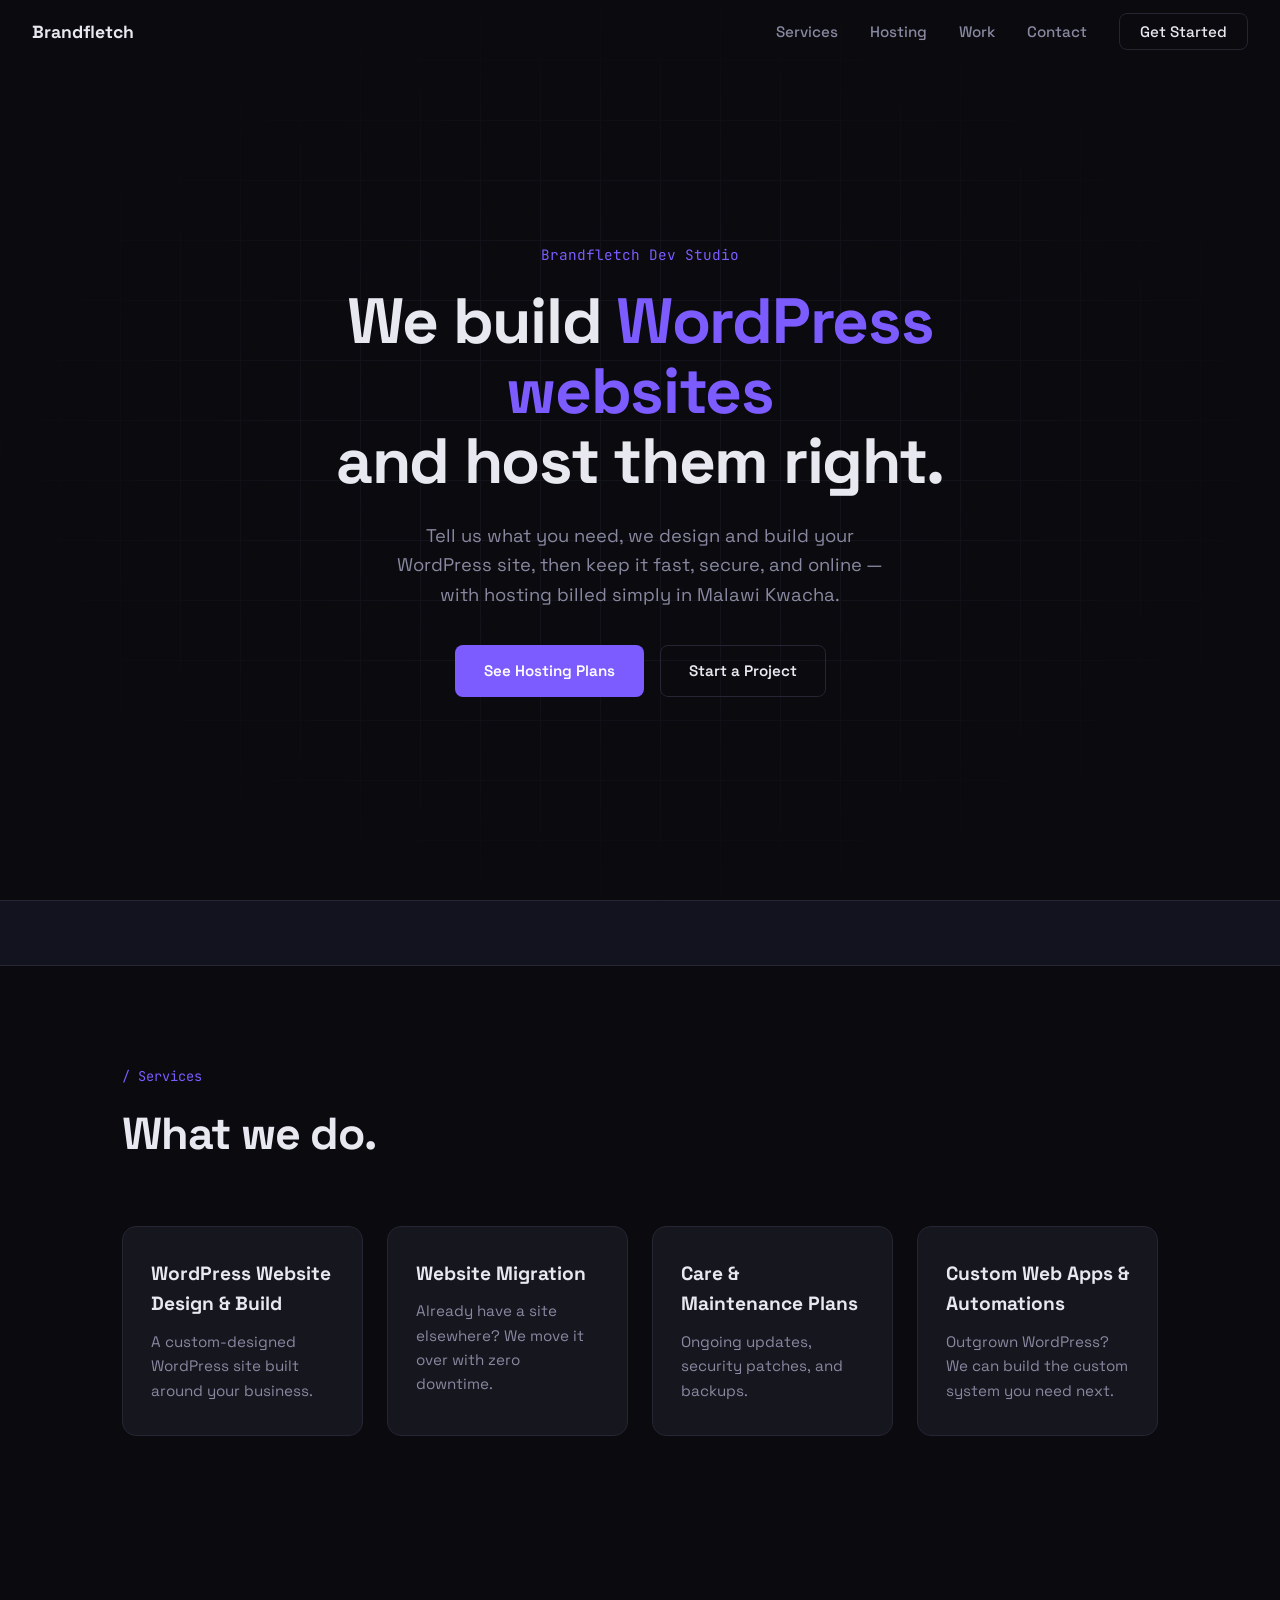
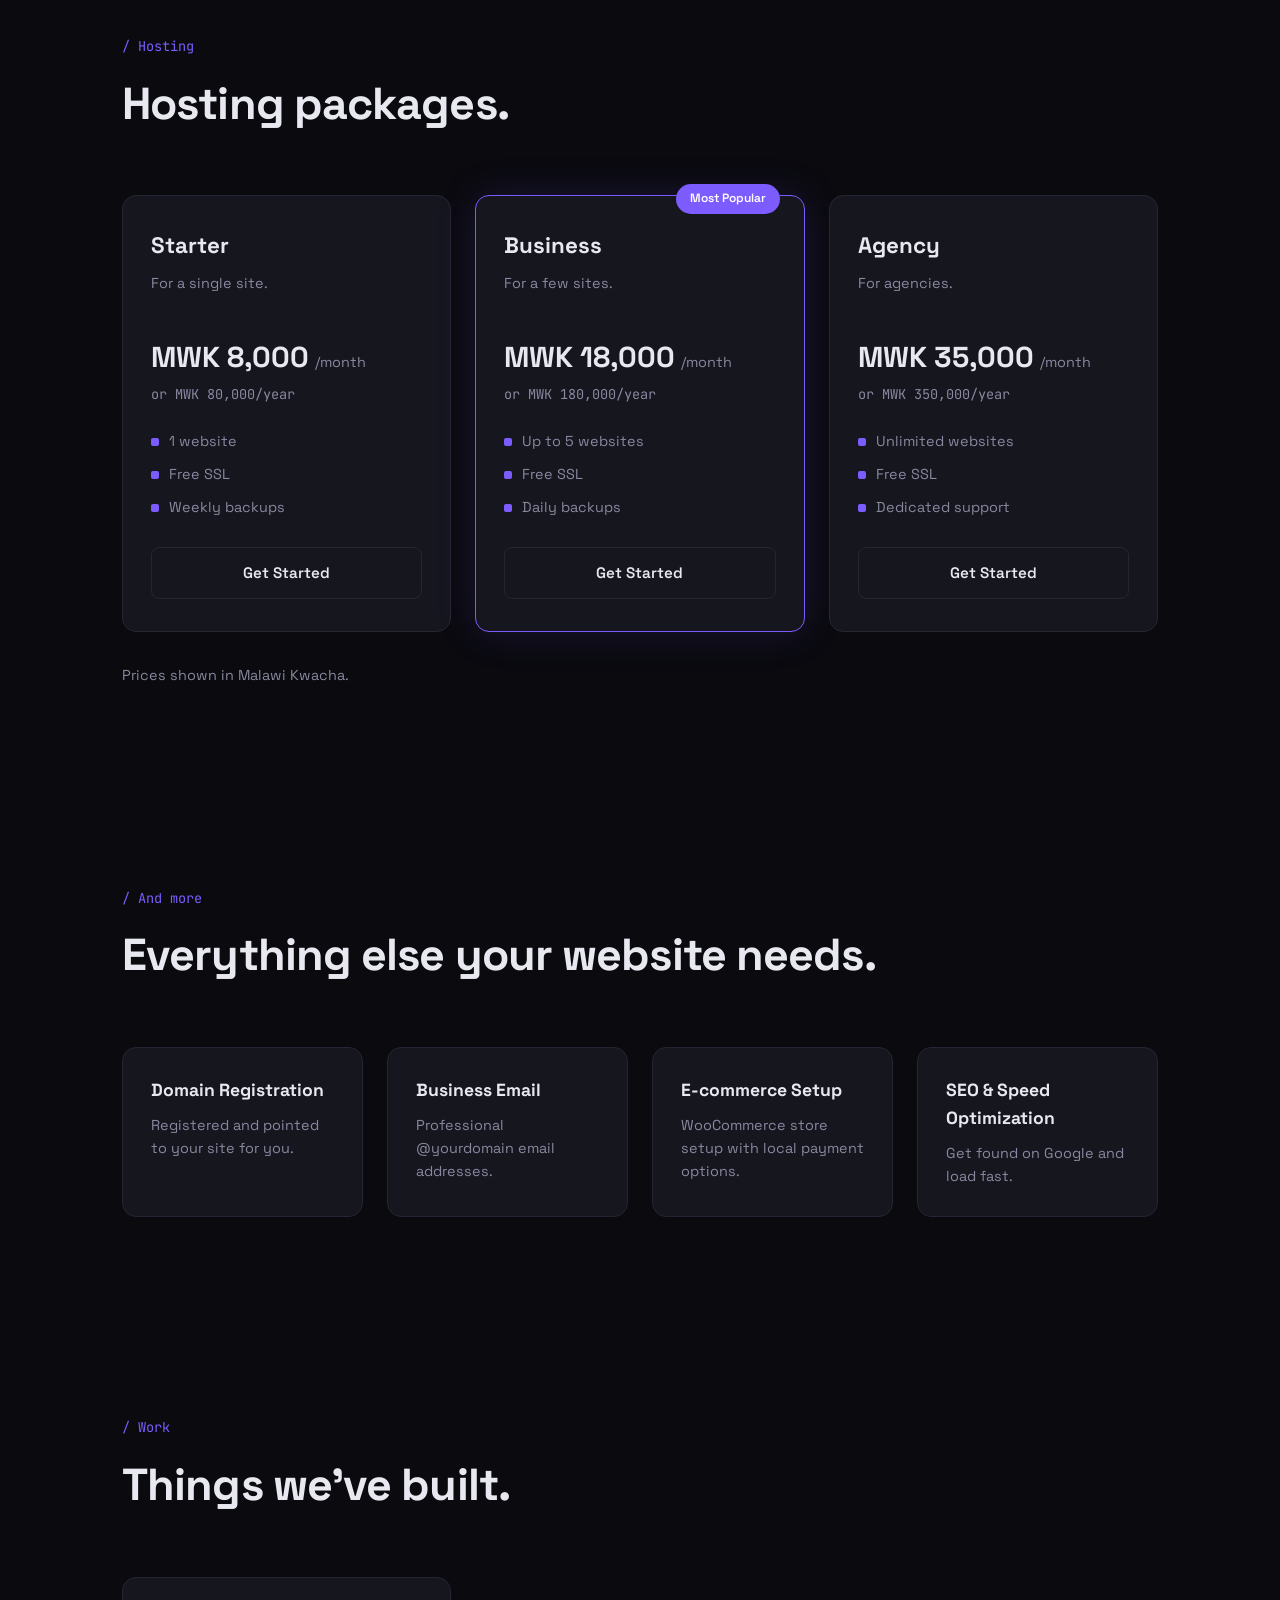
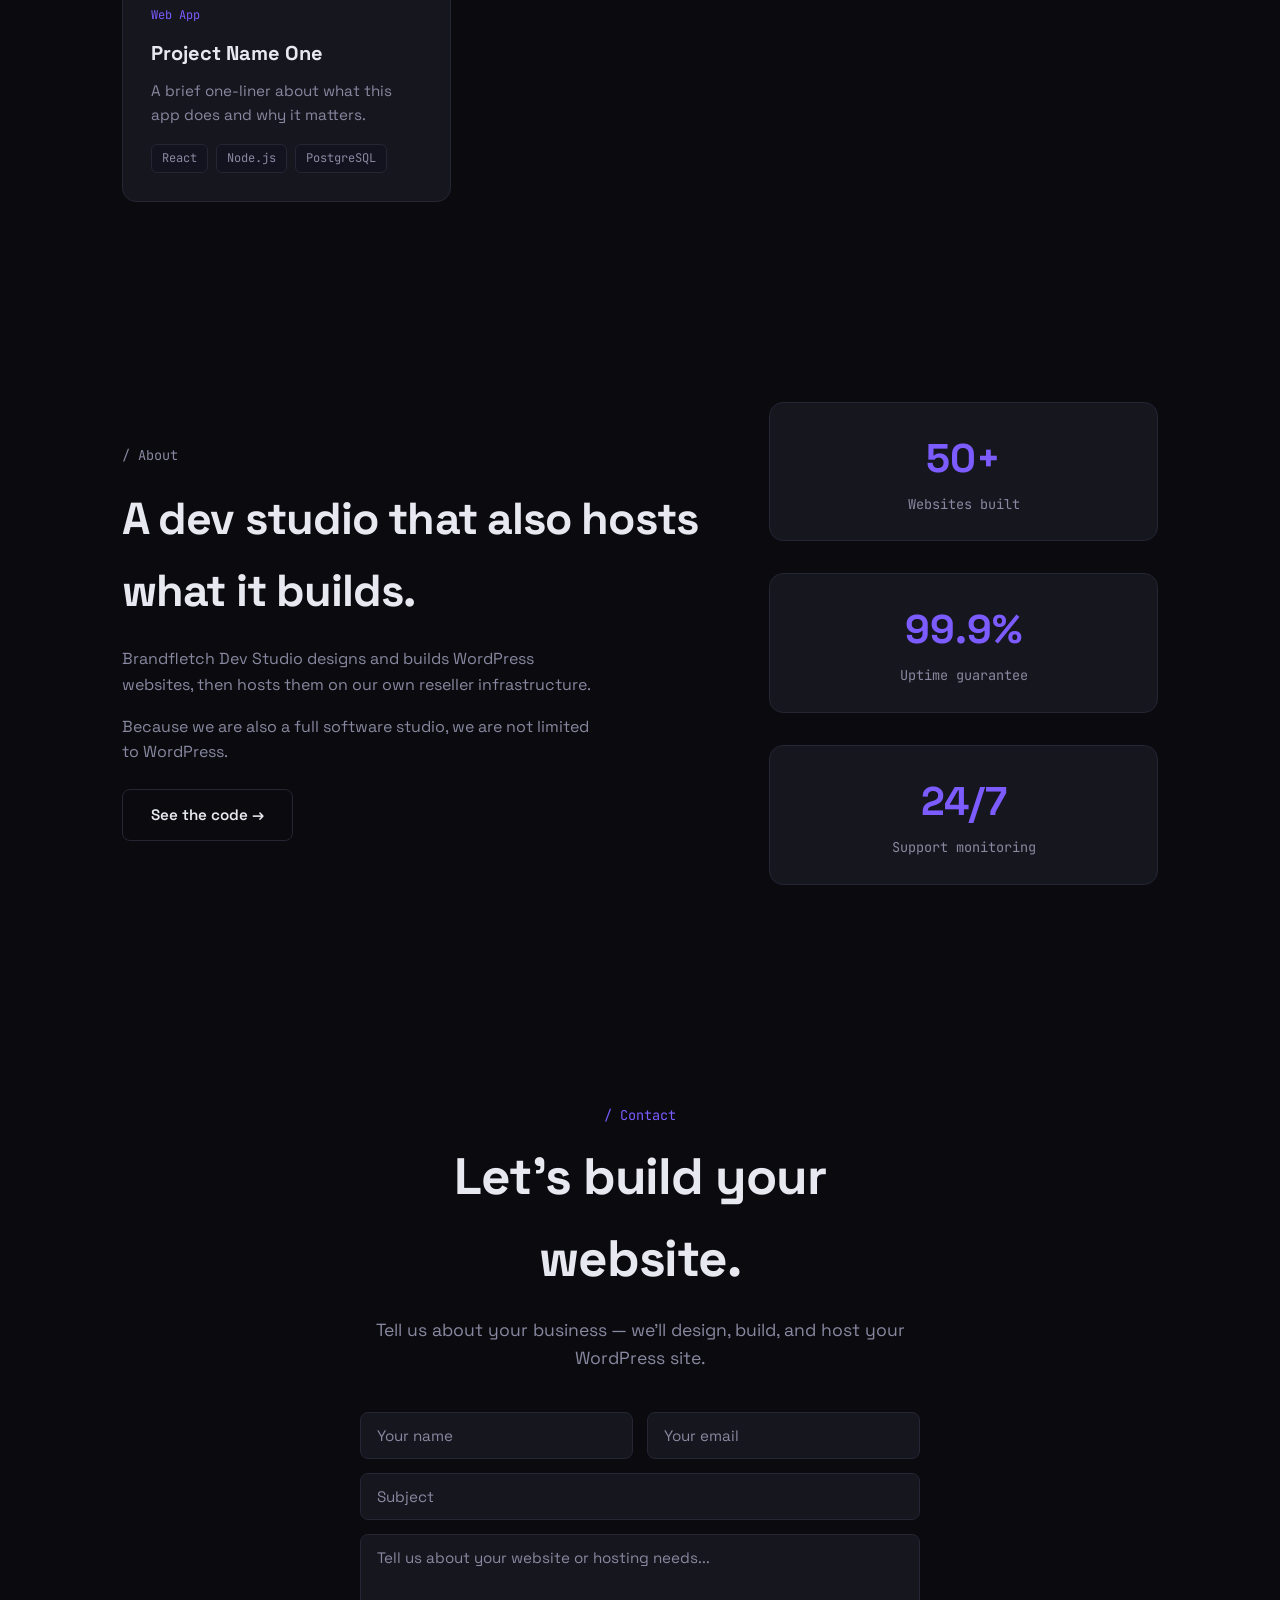
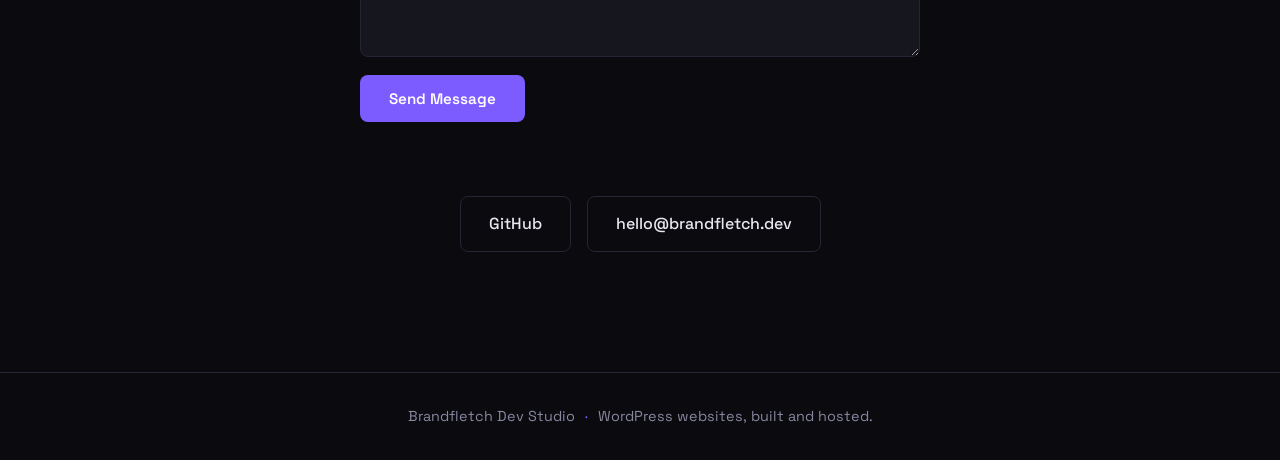
==== index.html @ f89df340 "Restructure site around WordPress build + hosting business model - New positioning: WordPress websit" ====
<!DOCTYPE html>
<html lang="en" data-theme="dark">
<head>
    <meta charset="UTF-8">
    <meta name="viewport" content="width=device-width, initial-scale=1.0">
    <meta name="description" content="Brandfletch Dev Studio builds WordPress websites and hosts them on reliable reseller infrastructure — billed simply in Malawi Kwacha.">
    <meta name="keywords" content="WordPress website Malawi, web hosting Malawi, WordPress hosting MWK, website design Malawi, reseller hosting, Brandfletch">
    <meta name="author" content="Brandfletch Dev Studio">
    <meta name="robots" content="index, follow">
    <meta name="theme-color" content="#0a0a0f">

    <!-- Open Graph -->
    <meta property="og:type" content="website">
    <meta property="og:title" content="Brandfletch Dev Studio — WordPress Websites, Built and Hosted.">
    <meta property="og:description" content="We design and build your WordPress website, then host it on reliable infrastructure — billed in Malawi Kwacha.">
    <meta property="og:url" content="https://brandfletch-studio.vercel.app/">
    <meta property="og:site_name" content="Brandfletch Dev Studio">
    <meta property="og:image" content="https://brandfletch-studio.vercel.app/assets/og-image.png">

    <!-- Twitter Cards -->
    <meta name="twitter:card" content="summary_large_image">
    <meta name="twitter:title" content="Brandfletch Dev Studio">
    <meta name="twitter:description" content="We design and build your WordPress website, then host it on reliable infrastructure — billed in Malawi Kwacha.">
    <meta name="twitter:image" content="https://brandfletch-studio.vercel.app/assets/og-image.png">

    <!-- Canonical -->
    <link rel="canonical" href="https://brandfletch-studio.vercel.app/">

    <!-- Structured Data -->
    <script type="application/ld+json">
    {
      "@context": "https://schema.org",
      "@type": "Organization",
      "name": "Brandfletch Dev Studio",
      "url": "https://brandfletch-studio.vercel.app/",
      "description": "We design and build WordPress websites and host them on reliable reseller infrastructure, billed in Malawi Kwacha.",
      "sameAs": [
        "https://github.com/Brandfletch-Dev-Studio"
      ]
    }
    </script>

    <title>Brandfletch Dev Studio — WordPress Websites, Built and Hosted.</title>
    <link rel="preconnect" href="https://fonts.googleapis.com">
    <link rel="preconnect" href="https://fonts.gstatic.com" crossorigin>
    <link href="https://fonts.googleapis.com/css2?family=Space+Grotesk:wght@400;500;600;700&family=JetBrains+Mono:wght@400;500&display=swap" rel="stylesheet">
    <link rel="stylesheet" href="css/style.css">
    <link rel="icon" href="assets/favicon.svg" type="image/svg+xml">

    <!-- Vercel Analytics -->
    <script defer src="/_vercel/insights/script.js"></script>
</head>
<body>
    <!-- NAV -->
    <nav id="nav">
        <a href="#hero" class="nav-logo">
            <span class="logo-text">Brandfletch</span>
        </a>
        <button class="nav-toggle" aria-label="Toggle menu" id="navToggle">
            <span></span><span></span><span></span>
        </button>
        <ul class="nav-links" id="navLinks">
            <li><a href="#services">Services</a></li>
            <li><a href="#hosting">Hosting</a></li>
            <li><a href="#work">Work</a></li>
            <li><a href="#contact">Contact</a></li>
            <li><a href="#contact" class="nav-cta">Get Started</a></li>
        </ul>
    </nav>

    <!-- HERO -->
    <header id="hero">
        <div class="hero-content">
            <p class="hero-tag" id="heroTag">Brandfletch Dev Studio</p>
            <h1 id="heroHeading">We build <span class="accent">WordPress websites</span><br>and host them right.</h1>
            <p class="hero-sub" id="heroSub">Tell us what you need, we design and build your WordPress site, then keep it fast, secure, and online — with hosting billed simply in Malawi Kwacha.</p>
            <div class="hero-actions">
                <a href="#hosting" class="btn btn-primary" id="heroCtaPrimary">See Hosting Plans</a>
                <a href="#contact" class="btn btn-ghost" id="heroCtaSecondary">Start a Project</a>
            </div>
        </div>
        <div class="hero-grid" aria-hidden="true"></div>
    </header>

    <!-- MARQUEE -->
    <div class="marquee" aria-hidden="true">
        <div class="marquee-track">
            <span>WordPress Design</span><span>•</span>
            <span>Hosting</span><span>•</span>
            <span>Migrations</span><span>•</span>
            <span>Maintenance</span><span>•</span>
            <span>Support</span><span>•</span>
            <span>WordPress Design</span><span>•</span>
            <span>Hosting</span><span>•</span>
            <span>Migrations</span><span>•</span>
            <span>Maintenance</span><span>•</span>
            <span>Support</span><span>•</span>
        </div>
    </div>

    <!-- SERVICES -->
    <section id="services">
        <div class="section-head">
            <p class="section-label">/ Services</p>
            <h2>What we do.</h2>
        </div>
        <div class="services-grid" id="servicesGrid">
            <!-- Services loaded via JS -->
        </div>
    </section>

    <!-- HOSTING -->
    <section id="hosting">
        <div class="section-head">
            <p class="section-label">/ Hosting</p>
            <h2>Hosting packages.</h2>
        </div>
        <div class="pricing-grid" id="pricingGrid">
            <!-- Packages loaded via JS -->
        </div>
        <p class="hosting-note" id="hostingNote"></p>
    </section>

    <!-- ADD-ONS -->
    <section id="addons">
        <div class="section-head">
            <p class="section-label">/ And more</p>
            <h2>Everything else your website needs.</h2>
        </div>
        <div class="addon-grid" id="addonGrid">
            <!-- Add-ons loaded via JS -->
        </div>
    </section>

    <!-- WORK -->
    <section id="work">
        <div class="section-head">
            <p class="section-label">/ Work</p>
            <h2>Things we've built.</h2>
        </div>
        <div class="work-grid" id="workGrid">
            <!-- Projects loaded via JS -->
        </div>
    </section>

    <!-- ABOUT -->
    <section id="about">
        <div class="about-wrap">
            <div class="about-text">
                <p class="section-label">/ About</p>
                <h2 id="aboutHeading">A dev studio that also hosts what it builds.</h2>
                <p id="aboutP1">Brandfletch Dev Studio designs and builds WordPress websites, then hosts them on our own reseller infrastructure — one team, one bill, in Malawi Kwacha.</p>
                <p id="aboutP2">Because we're also a full software studio, we're not limited to WordPress. If your business outgrows it, we can build the custom app or system you need next.</p>
                <a href="https://github.com/Brandfletch-Dev-Studio" target="_blank" rel="noopener" class="btn btn-outline" id="aboutGithubLink">See the code &#8594;</a>
            </div>
            <div class="about-stats" id="aboutStats">
                <!-- Stats loaded via JS -->
            </div>
        </div>
    </section>

    <!-- CONTACT -->
    <section id="contact">
        <div class="contact-wrap">
            <p class="section-label">/ Contact</p>
            <h2 id="contactHeading">Let's build your website.</h2>
            <p class="contact-sub" id="contactSub">Tell us about your business — we'll design, build, and host your WordPress site from start to finish.</p>
            <form id="contactForm" class="contact-form">
                <div class="form-row">
                    <input type="text" name="name" placeholder="Your name" required autocomplete="name">
                    <input type="email" name="email" placeholder="Your email" required autocomplete="email">
                </div>
                <input type="text" name="subject" placeholder="Subject" required>
                <textarea name="message" rows="5" placeholder="Tell us about your website or hosting needs..." required></textarea>
                <button type="submit" class="btn btn-primary">Send Message</button>
                <p id="formStatus" class="form-status"></p>
            </form>
            <div class="contact-links">
                <a href="https://github.com/Brandfletch-Dev-Studio" target="_blank" rel="noopener" class="contact-link" id="contactGithubLink">
                    <span>GitHub</span>
                </a>
                <a href="mailto:hello@brandfletch.dev" class="contact-link" id="contactEmailLink">
                    <span>hello@brandfletch.dev</span>
                </a>
            </div>
        </div>
    </section>

    <!-- FOOTER -->
    <footer>
        <div class="footer-inner">
            <span>Brandfletch Dev Studio</span>
            <span class="footer-sep">&middot;</span>
            <span>WordPress websites, built and hosted.</span>
        </div>
    </footer>

    <script src="js/main.js"></script>
</body>
</html>
---- css/style.css ----
/* ===================================
   BRANDFLETCH DEV STUDIO
   Stylesheet
   =================================== */

/* --- Reset & Base --- */
*, *::before, *::after {
    box-sizing: border-box;
    margin: 0;
    padding: 0;
}

:root {
    --bg: #0a0a0f;
    --bg-elev: #131320;
    --bg-card: #16161f;
    --border: #252533;
    --text: #e8e8f0;
    --text-muted: #8888a0;
    --accent: #7c5cff;
    --accent-glow: rgba(124, 92, 255, 0.15);
    --accent-hover: #9479ff;
    --radius: 14px;
    --radius-sm: 8px;
    --max-w: 1100px;
    --font-display: 'Space Grotesk', sans-serif;
    --font-mono: 'JetBrains Mono', monospace;
    --ease: cubic-bezier(0.22, 1, 0.36, 1);
}

html {
    scroll-behavior: smooth;
    -webkit-text-size-adjust: 100%;
}

body {
    background: var(--bg);
    color: var(--text);
    font-family: var(--font-display);
    font-size: 16px;
    line-height: 1.6;
    overflow-x: hidden;
    -webkit-font-smoothing: antialiased;
}

a {
    color: inherit;
    text-decoration: none;
}

/* --- NAV --- */
#nav {
    position: fixed;
    top: 0;
    left: 0;
    right: 0;
    z-index: 100;
    display: flex;
    align-items: center;
    justify-content: space-between;
    padding: 18px 32px;
    transition: all 0.3s var(--ease);
    border-bottom: 1px solid transparent;
}

#nav.scrolled {
    background: rgba(10, 10, 15, 0.85);
    backdrop-filter: blur(14px);
    -webkit-backdrop-filter: blur(14px);
    border-bottom-color: var(--border);
    padding: 12px 32px;
}

.nav-logo {
    display: flex;
    align-items: center;
    gap: 8px;
    font-weight: 700;
    font-size: 1.1rem;
}

.nav-links {
    display: flex;
    list-style: none;
    gap: 32px;
    align-items: center;
}

.nav-links a {
    color: var(--text-muted);
    font-size: 0.95rem;
    font-weight: 500;
    transition: color 0.2s ease;
}

.nav-links a:hover {
    color: var(--text);
}

.nav-cta {
    padding: 8px 20px;
    border: 1px solid var(--border);
    border-radius: var(--radius-sm);
    color: var(--text) !important;
    transition: all 0.2s ease;
}

.nav-cta:hover {
    border-color: var(--accent) !important;
    background: var(--accent-glow);
}

.nav-toggle {
    display: none;
    background: none;
    border: none;
    cursor: pointer;
    flex-direction: column;
    gap: 5px;
}

.nav-toggle span {
    width: 24px;
    height: 2px;
    background: var(--text);
    border-radius: 2px;
    transition: all 0.3s ease;
}

/* --- HERO --- */
#hero {
    min-height: 100vh;
    display: flex;
    align-items: center;
    justify-content: center;
    position: relative;
    padding: 80px 32px 40px;
    text-align: center;
}

.hero-content {
    max-width: 720px;
    position: relative;
    z-index: 2;
}

.hero-tag {
    font-family: var(--font-mono);
    color: var(--accent);
    font-size: 0.9rem;
    margin-bottom: 20px;
    opacity: 0;
    animation: fadeUp 0.8s var(--ease) 0.1s forwards;
}

.hero-content h1 {
    font-size: clamp(2.2rem, 6vw, 4rem);
    font-weight: 700;
    line-height: 1.1;
    letter-spacing: -0.02em;
    margin-bottom: 24px;
    opacity: 0;
    animation: fadeUp 0.8s var(--ease) 0.25s forwards;
}

.accent {
    color: var(--accent);
}

.hero-sub {
    color: var(--text-muted);
    font-size: 1.15rem;
    max-width: 520px;
    margin: 0 auto 36px;
    opacity: 0;
    animation: fadeUp 0.8s var(--ease) 0.4s forwards;
}

.hero-actions {
    display: flex;
    gap: 16px;
    justify-content: center;
    opacity: 0;
    animation: fadeUp 0.8s var(--ease) 0.55s forwards;
}

/* --- Buttons --- */
.btn {
    display: inline-flex;
    align-items: center;
    justify-content: center;
    padding: 13px 28px;
    border-radius: var(--radius-sm);
    font-family: var(--font-display);
    font-weight: 600;
    font-size: 0.95rem;
    cursor: pointer;
    transition: all 0.25s var(--ease);
    border: 1px solid transparent;
}

.btn-primary {
    background: var(--accent);
    color: #fff;
    box-shadow: 0 0 0 0 var(--accent-glow);
}

.btn-primary:hover {
    background: var(--accent-hover);
    box-shadow: 0 0 30px var(--accent-glow);
    transform: translateY(-2px);
}

.btn-ghost {
    border-color: var(--border);
    color: var(--text);
}

.btn-ghost:hover {
    border-color: var(--accent);
    color: var(--accent);
}

.btn-outline {
    border: 1px solid var(--border);
    color: var(--text);
    display: inline-flex;
    margin-top: 8px;
}

.btn-outline:hover {
    border-color: var(--accent);
    color: var(--accent);
}

/* --- Hero grid bg --- */
.hero-grid {
    position: absolute;
    inset: 0;
    background-image:
        linear-gradient(var(--border) 1px, transparent 1px),
        linear-gradient(90deg, var(--border) 1px, transparent 1px);
    background-size: 60px 60px;
    mask-image: radial-gradient(ellipse at center, black 30%, transparent 75%);
    -webkit-mask-image: radial-gradient(ellipse at center, black 30%, transparent 75%);
    opacity: 0.35;
    z-index: 0;
}

/* --- Marquee --- */
.marquee {
    overflow: hidden;
    border-block: 1px solid var(--border);
    background: var(--bg-elev);
    padding: 18px 0;
    white-space: nowrap;
}

.marquee-track {
    display: inline-flex;
    gap: 32px;
    font-family: var(--font-mono);
    font-size: 1.1rem;
    color: var(--text-muted);
    animation: scroll 24s linear infinite;
    padding-left: 100%;
}

.marquee-track span:nth-child(even) {
    color: var(--accent);
}

/* --- Sections --- */
section {
    padding: 100px 32px;
    max-width: var(--max-w);
    margin: 0 auto;
}

.section-head {
    margin-bottom: 56px;
}

.section-label {
    font-family: var(--font-mono);
    color: var(--accent);
    font-size: 0.85rem;
    margin-bottom: 10px;
    display: block;
}

.section-head h2 {
    font-size: clamp(1.8rem, 4vw, 2.8rem);
    font-weight: 700;
    letter-spacing: -0.02em;
}

/* --- Work Grid --- */
.work-grid {
    display: grid;
    grid-template-columns: repeat(auto-fill, minmax(320px, 1fr));
    gap: 24px;
}

.work-card {
    background: var(--bg-card);
    border: 1px solid var(--border);
    border-radius: var(--radius);
    padding: 28px;
    transition: all 0.3s var(--ease);
    cursor: pointer;
    position: relative;
    overflow: hidden;
}

.work-card::before {
    content: '';
    position: absolute;
    top: 0;
    left: 0;
    right: 0;
    height: 3px;
    background: var(--accent);
    transform: scaleX(0);
    transform-origin: left;
    transition: transform 0.4s var(--ease);
}

.work-card:hover {
    border-color: var(--accent);
    transform: translateY(-4px);
}

.work-card:hover::before {
    transform: scaleX(1);
}

.work-card-tag {
    font-family: var(--font-mono);
    font-size: 0.75rem;
    color: var(--accent);
    margin-bottom: 12px;
    display: block;
}

.work-card h3 {
    font-size: 1.25rem;
    margin-bottom: 10px;
}

.work-card p {
    color: var(--text-muted);
    font-size: 0.95rem;
    margin-bottom: 16px;
}

.work-stack {
    display: flex;
    flex-wrap: wrap;
    gap: 8px;
}

.work-stack span {
    font-family: var(--font-mono);
    font-size: 0.75rem;
    color: var(--text-muted);
    background: var(--bg-elev);
    padding: 4px 10px;
    border-radius: 6px;
    border: 1px solid var(--border);
}

/* --- Services --- */
.services-grid {
    display: grid;
    grid-template-columns: repeat(auto-fit, minmax(240px, 1fr));
    gap: 24px;
}

.service-card {
    background: var(--bg-card);
    border: 1px solid var(--border);
    border-radius: var(--radius);
    padding: 32px 28px;
    transition: all 0.3s var(--ease);
}

.service-card:hover {
    border-color: var(--accent);
    transform: translateY(-3px);
}

.service-card h3 {
    font-size: 1.2rem;
    margin-bottom: 10px;
}

.service-card p {
    color: var(--text-muted);
    font-size: 0.95rem;
}

/* --- About --- */
.about-wrap {
    display: grid;
    grid-template-columns: 1.5fr 1fr;
    gap: 64px;
    align-items: center;
}

.about-text h2 {
    font-size: clamp(1.8rem, 4vw, 2.8rem);
    margin-bottom: 20px;
    letter-spacing: -0.02em;
}

.about-text p {
    color: var(--text-muted);
    margin-bottom: 16px;
    max-width: 480px;
}

.about-stats {
    display: flex;
    flex-direction: column;
    gap: 32px;
}

.stat {
    text-align: center;
    padding: 24px;
    background: var(--bg-card);
    border: 1px solid var(--border);
    border-radius: var(--radius);
}

.stat-num {
    display: block;
    font-size: 2.5rem;
    font-weight: 700;
    color: var(--accent);
}

.stat-label {
    font-family: var(--font-mono);
    font-size: 0.85rem;
    color: var(--text-muted);
}

/* --- Contact --- */
#contact {
    text-align: center;
    padding-top: 120px;
    padding-bottom: 120px;
}

.contact-wrap {
    max-width: 560px;
    margin: 0 auto;
}

.contact-wrap h2 {
    font-size: clamp(2rem, 5vw, 3.2rem);
    margin-bottom: 16px;
    letter-spacing: -0.02em;
}

.contact-sub {
    color: var(--text-muted);
    margin-bottom: 40px;
    font-size: 1.1rem;
}

/* --- Contact Form --- */
.contact-form {
    display: flex;
    flex-direction: column;
    gap: 14px;
    margin-bottom: 32px;
    text-align: left;
}

.form-row {
    display: flex;
    gap: 14px;
}

.form-row input {
    flex: 1;
}

.contact-form input,
.contact-form textarea {
    background: var(--bg-card);
    border: 1px solid var(--border);
    border-radius: var(--radius-sm);
    padding: 13px 16px;
    color: var(--text);
    font-family: var(--font-display);
    font-size: 0.95rem;
    transition: border-color 0.2s ease;
    width: 100%;
    resize: vertical;
}

.contact-form input::placeholder,
.contact-form textarea::placeholder {
    color: var(--text-muted);
}

.contact-form input:focus,
.contact-form textarea:focus {
    outline: none;
    border-color: var(--accent);
}

.contact-form button {
    align-self: flex-start;
    margin-top: 4px;
}

.form-status {
    font-size: 0.9rem;
    margin-top: 8px;
    min-height: 20px;
    transition: opacity 0.3s ease;
}

.form-status.success {
    color: #4ade80;
}

.form-status.error {
    color: #f87171;
}

.form-status.sending {
    color: var(--text-muted);
}

.contact-links {
    display: flex;
    gap: 16px;
    justify-content: center;
    flex-wrap: wrap;
}

.contact-link {
    display: flex;
    align-items: center;
    gap: 10px;
    padding: 14px 28px;
    border: 1px solid var(--border);
    border-radius: var(--radius-sm);
    font-weight: 500;
    transition: all 0.25s var(--ease);
}

.contact-link:hover {
    border-color: var(--accent);
    color: var(--accent);
    transform: translateY(-2px);
}

/* --- Footer --- */
footer {
    border-top: 1px solid var(--border);
    padding: 32px;
    text-align: center;
}

.footer-inner {
    display: flex;
    align-items: center;
    justify-content: center;
    gap: 10px;
    color: var(--text-muted);
    font-size: 0.9rem;
    flex-wrap: wrap;
}

.footer-sep {
    color: var(--accent);
}

/* --- Animations --- */
@keyframes fadeUp {
    from {
        opacity: 0;
        transform: translateY(24px);
    }
    to {
        opacity: 1;
        transform: translateY(0);
    }
}

@keyframes scroll {
    from { transform: translateX(0); }
    to { transform: translateX(-50%); }
}

.reveal {
    opacity: 0;
    transform: translateY(30px);
    transition: opacity 0.7s var(--ease), transform 0.7s var(--ease);
}

.reveal.visible {
    opacity: 1;
    transform: translateY(0);
}

/* --- Responsive --- */
@media (max-width: 768px) {
    .nav-links {
        position: fixed;
        top: 0;
        right: -100%;
        height: 100vh;
        width: 260px;
        background: var(--bg-elev);
        flex-direction: column;
        justify-content: center;
        gap: 24px;
        transition: right 0.4s var(--ease);
        border-left: 1px solid var(--border);
        padding: 40px;
    }

    .nav-links.open {
        right: 0;
    }

    .nav-toggle {
        display: flex;
        z-index: 101;
    }

    .nav-toggle.active span:nth-child(1) {
        transform: rotate(45deg) translate(5px, 5px);
    }
    .nav-toggle.active span:nth-child(2) {
        opacity: 0;
    }
    .nav-toggle.active span:nth-child(3) {
        transform: rotate(-45deg) translate(5px, -5px);
    }

    .about-wrap {
        grid-template-columns: 1fr;
        gap: 40px;
    }

    .about-stats {
        flex-direction: row;
        justify-content: center;
        gap: 16px;
    }

    .stat {
        flex: 1;
        padding: 16px;
    }

    .stat-num {
        font-size: 1.8rem;
    }

    .form-row {
        flex-direction: column;
    }

    section {
        padding: 70px 24px;
    }

    #hero {
        padding: 100px 24px 40px;
    }
}

@media (max-width: 480px) {
    .hero-actions {
        flex-direction: column;
    }

    .btn {
        width: 100%;
    }
}

/* --- Pricing / Hosting --- */
.pricing-grid {
    display: grid;
    grid-template-columns: repeat(auto-fit, minmax(280px, 1fr));
    gap: 24px;
}

.pricing-card {
    background: var(--bg-card);
    border: 1px solid var(--border);
    border-radius: var(--radius);
    padding: 32px 28px;
    display: flex;
    flex-direction: column;
    position: relative;
    transition: all 0.3s var(--ease);
}

.pricing-card:hover {
    border-color: var(--accent);
    transform: translateY(-3px);
}

.pricing-card-highlight {
    border-color: var(--accent);
    box-shadow: 0 0 40px var(--accent-glow);
}

.pricing-badge {
    position: absolute;
    top: -12px;
    right: 24px;
    background: var(--accent);
    color: #fff;
    font-size: 0.75rem;
    font-weight: 600;
    padding: 5px 14px;
    border-radius: 999px;
}

.pricing-card h3 {
    font-size: 1.4rem;
    margin-bottom: 8px;
}

.pricing-tagline {
    color: var(--text-muted);
    font-size: 0.9rem;
    margin-bottom: 20px;
    min-height: 42px;
}

.pricing-amount {
    display: flex;
    align-items: baseline;
    gap: 6px;
    margin-bottom: 4px;
}

.pricing-price {
    font-size: 1.8rem;
    font-weight: 700;
    color: var(--text);
}

.pricing-period {
    color: var(--text-muted);
    font-size: 0.9rem;
}

.pricing-yearly {
    color: var(--text-muted);
    font-size: 0.85rem;
    font-family: var(--font-mono);
    margin-bottom: 24px;
}

.pricing-features {
    list-style: none;
    display: flex;
    flex-direction: column;
    gap: 10px;
    margin-bottom: 28px;
    flex: 1;
}

.pricing-features li {
    color: var(--text-muted);
    font-size: 0.9rem;
    padding-left: 18px;
    position: relative;
}

.pricing-features li::before {
    content: '';
    position: absolute;
    left: 0;
    top: 8px;
    width: 8px;
    height: 8px;
    background: var(--accent);
    border-radius: 2px;
}

.pricing-cta {
    width: 100%;
}

.hosting-note {
    color: var(--text-muted);
    font-size: 0.9rem;
    margin-top: 32px;
    max-width: 640px;
    line-height: 1.6;
}

/* --- Add-ons --- */
.addon-grid {
    display: grid;
    grid-template-columns: repeat(auto-fit, minmax(240px, 1fr));
    gap: 24px;
}

.addon-card {
    background: var(--bg-card);
    border: 1px solid var(--border);
    border-radius: var(--radius);
    padding: 28px;
    transition: all 0.3s var(--ease);
}

.addon-card:hover {
    border-color: var(--accent);
    transform: translateY(-3px);
}

.addon-card h3 {
    font-size: 1.1rem;
    margin-bottom: 10px;
}

.addon-card p {
    color: var(--text-muted);
    font-size: 0.9rem;
}

@media (max-width: 768px) {
    .pricing-grid {
        grid-template-columns: 1fr;
    }
}
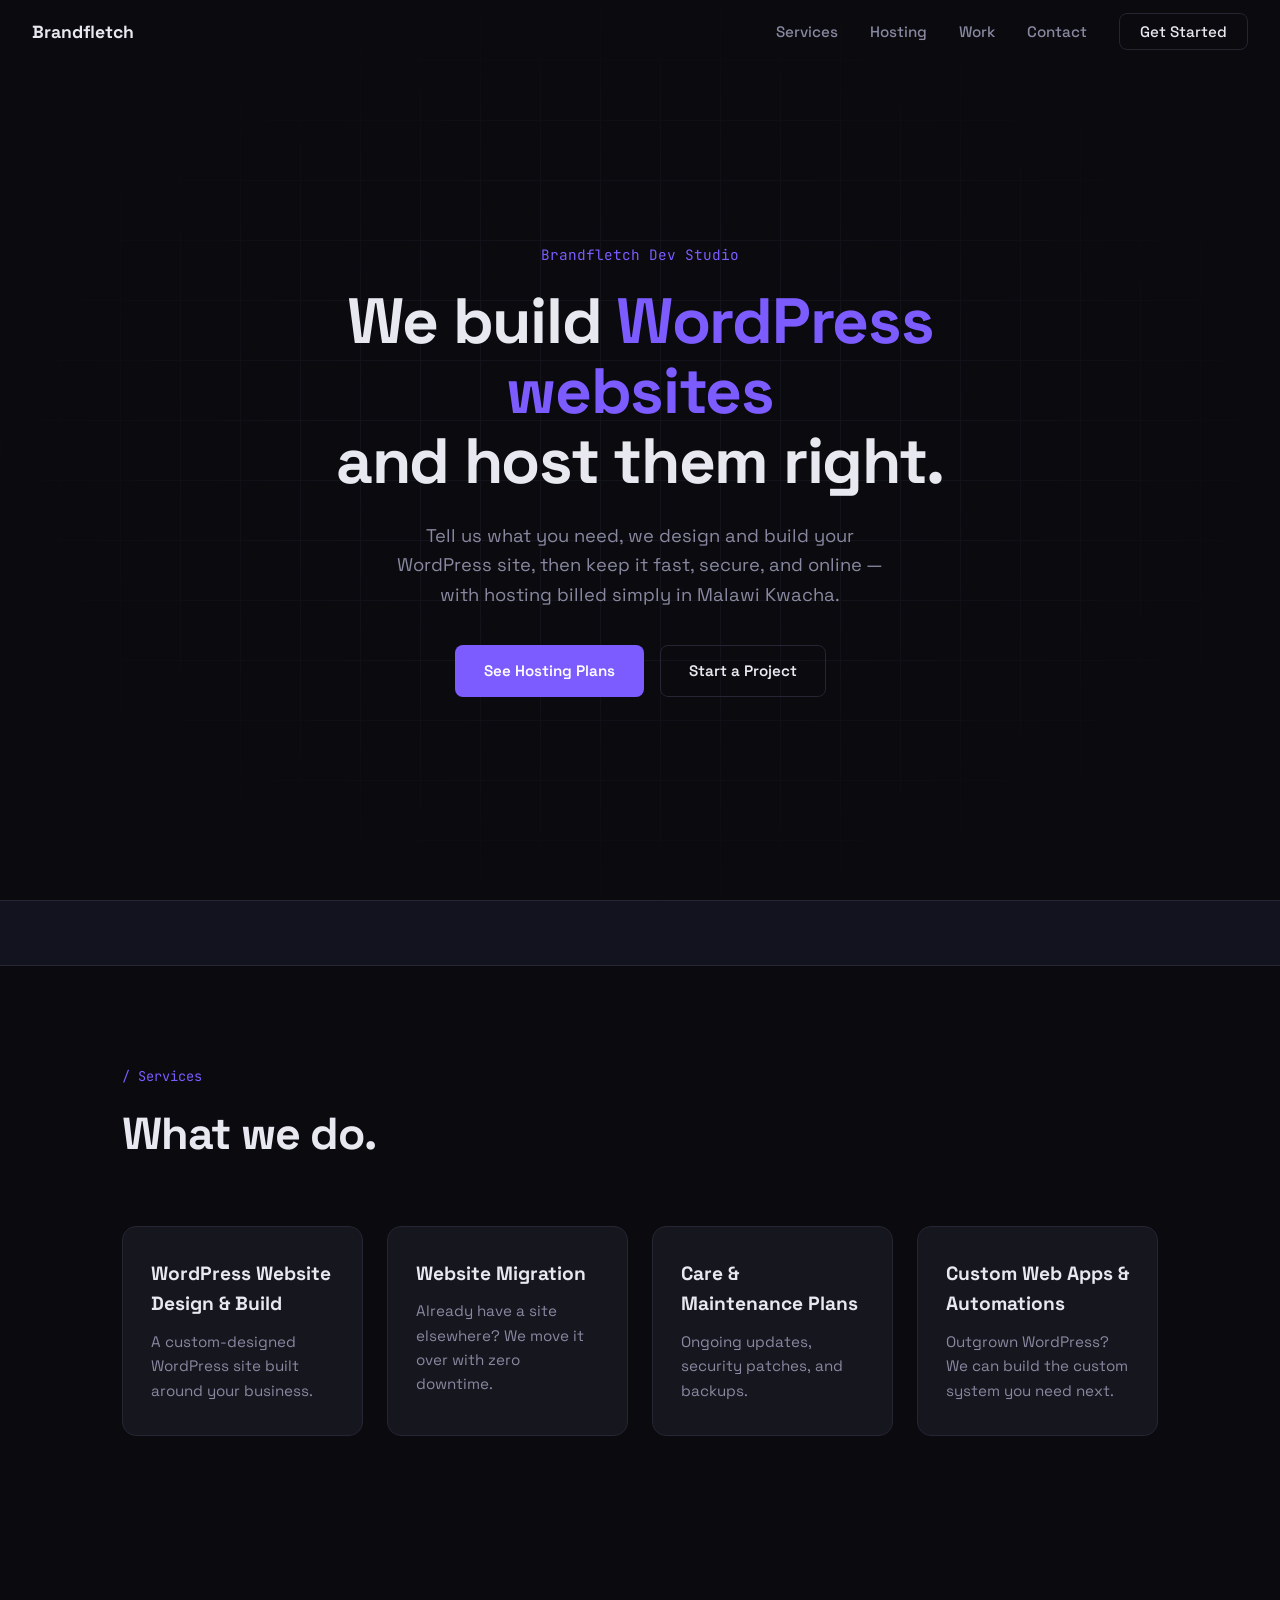
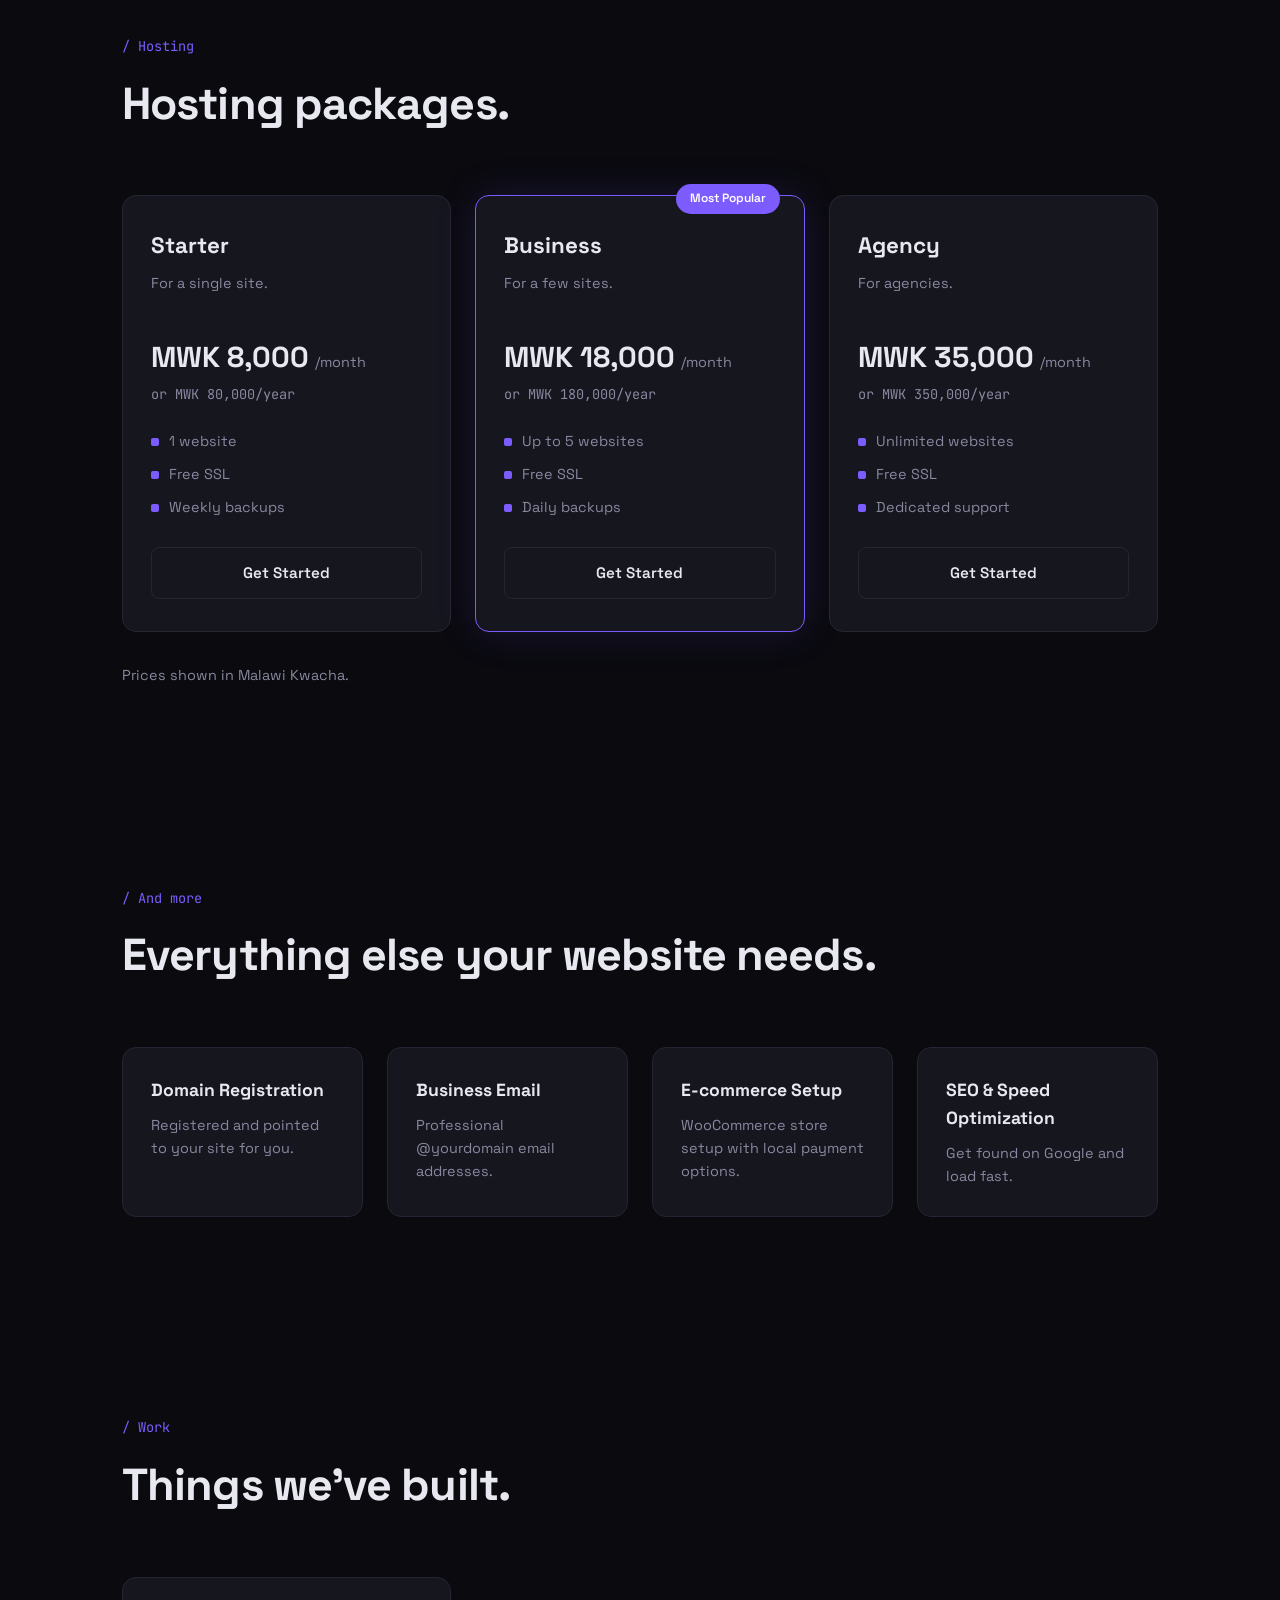
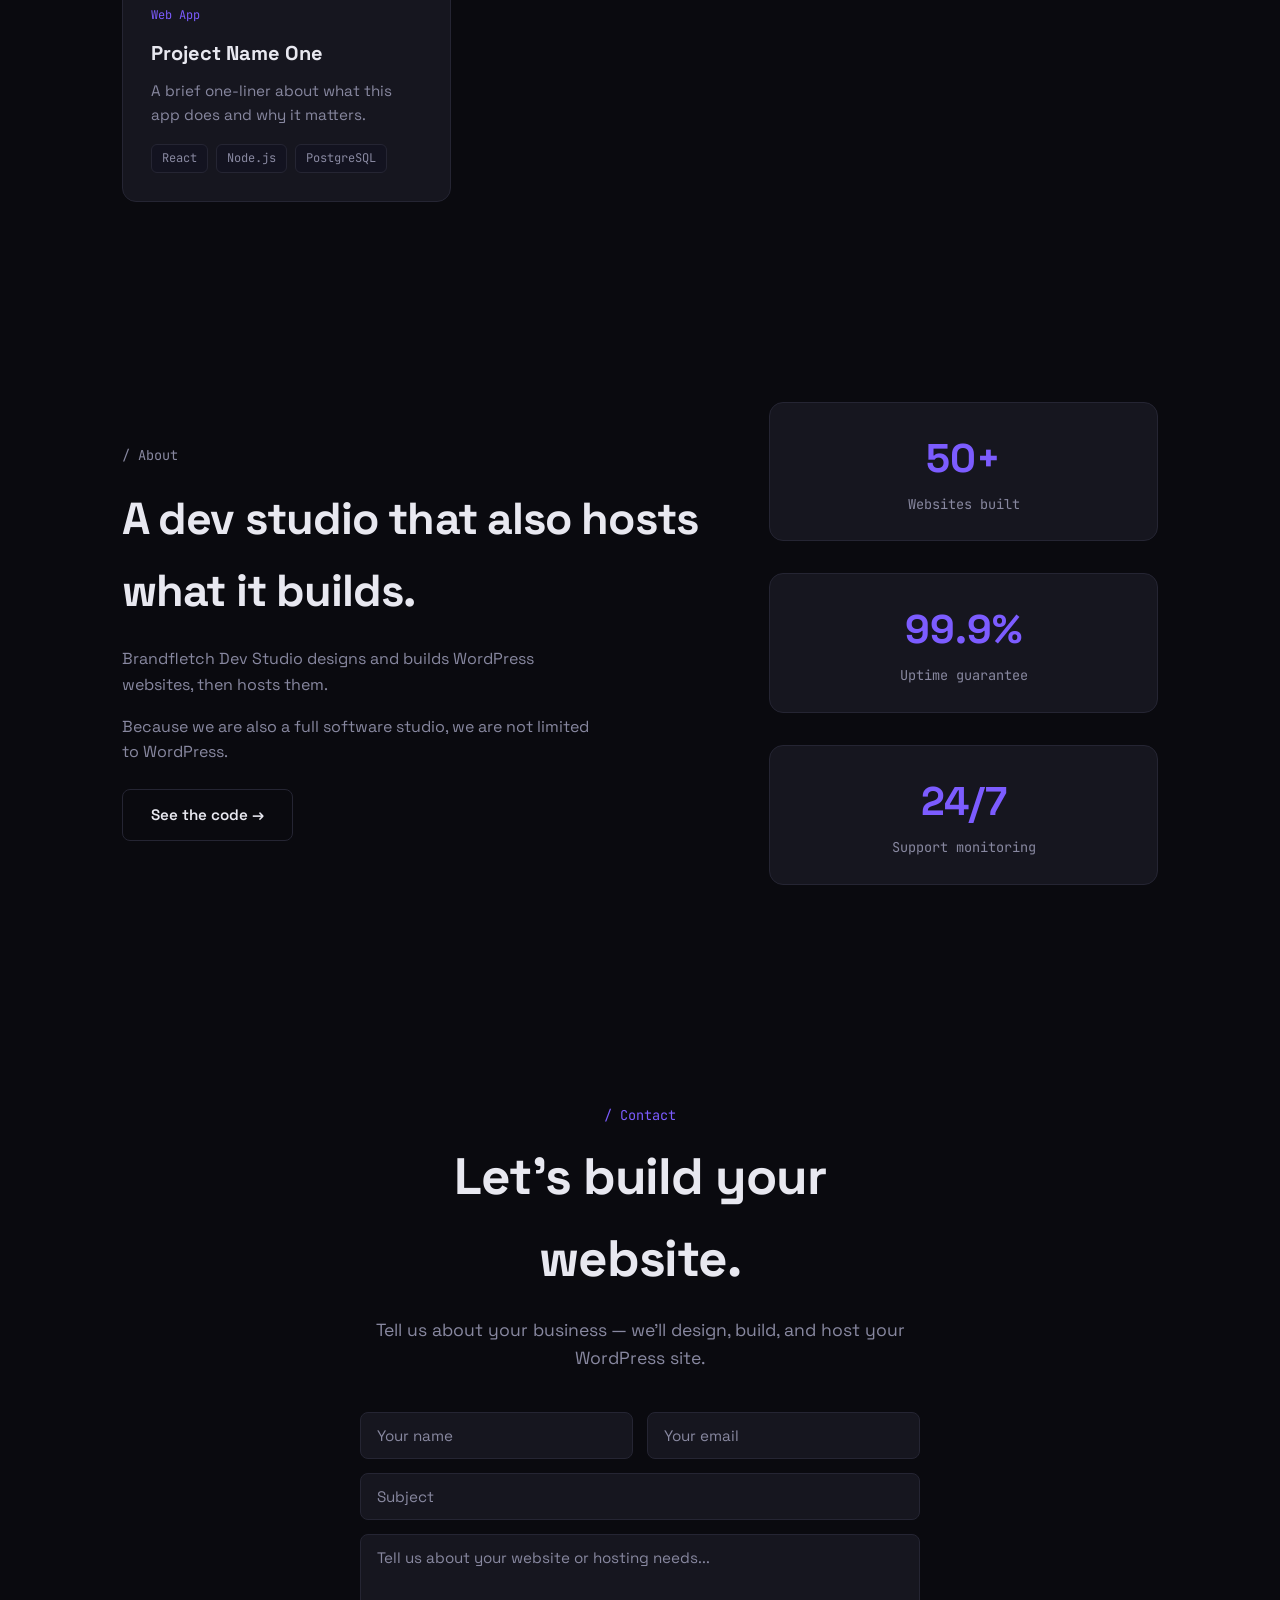
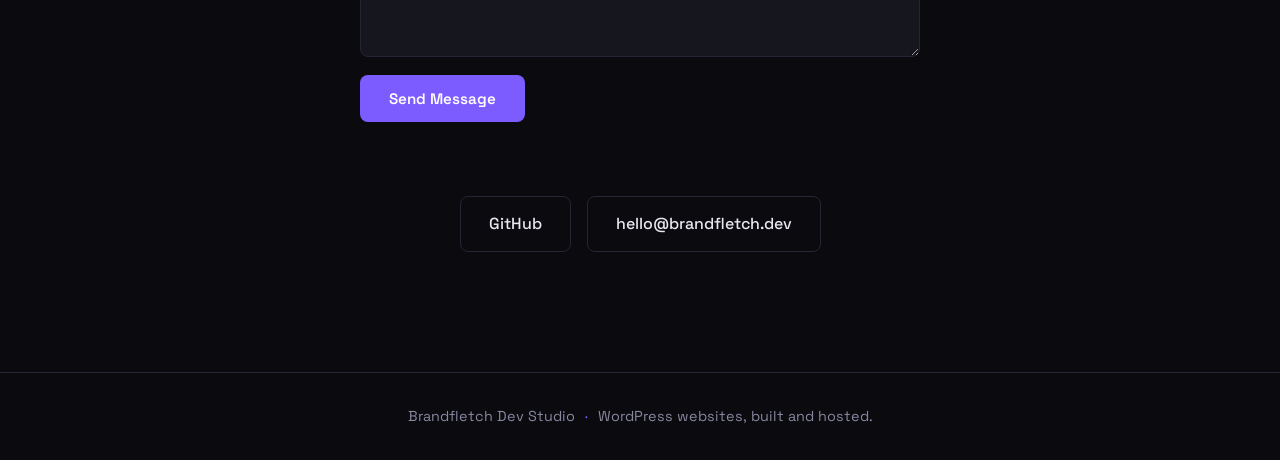
==== commit 92fc1511: "Remove all reseller infrastructure references Replaced mentions of 'reseller infrastructure' with 'm" ====
--- a/index.html
+++ b/index.html
@@ -3,8 +3,8 @@
 <head>
     <meta charset="UTF-8">
     <meta name="viewport" content="width=device-width, initial-scale=1.0">
-    <meta name="description" content="Brandfletch Dev Studio builds WordPress websites and hosts them on reliable reseller infrastructure — billed simply in Malawi Kwacha.">
-    <meta name="keywords" content="WordPress website Malawi, web hosting Malawi, WordPress hosting MWK, website design Malawi, reseller hosting, Brandfletch">
+    <meta name="description" content="Brandfletch Dev Studio builds WordPress websites and hosts them on reliable infrastructure — billed simply in Malawi Kwacha.">
+    <meta name="keywords" content="WordPress website Malawi, web hosting Malawi, WordPress hosting MWK, website design Malawi, managed WordPress hosting, Brandfletch">
     <meta name="author" content="Brandfletch Dev Studio">
     <meta name="robots" content="index, follow">
     <meta name="theme-color" content="#0a0a0f">
@@ -33,7 +33,7 @@
       "@type": "Organization",
       "name": "Brandfletch Dev Studio",
       "url": "https://brandfletch-studio.vercel.app/",
-      "description": "We design and build WordPress websites and host them on reliable reseller infrastructure, billed in Malawi Kwacha.",
+      "description": "We design and build WordPress websites and host them on reliable managed infrastructure, billed in Malawi Kwacha.",
       "sameAs": [
         "https://github.com/Brandfletch-Dev-Studio"
       ]
@@ -149,7 +149,7 @@
             <div class="about-text">
                 <p class="section-label">/ About</p>
                 <h2 id="aboutHeading">A dev studio that also hosts what it builds.</h2>
-                <p id="aboutP1">Brandfletch Dev Studio designs and builds WordPress websites, then hosts them on our own reseller infrastructure — one team, one bill, in Malawi Kwacha.</p>
+                <p id="aboutP1">Brandfletch Dev Studio designs and builds WordPress websites, then hosts them — one team, one bill, in Malawi Kwacha.</p>
                 <p id="aboutP2">Because we're also a full software studio, we're not limited to WordPress. If your business outgrows it, we can build the custom app or system you need next.</p>
                 <a href="https://github.com/Brandfletch-Dev-Studio" target="_blank" rel="noopener" class="btn btn-outline" id="aboutGithubLink">See the code &#8594;</a>
             </div>
--- a/css/style.css
+++ b/css/style.css
@@ -298,7 +298,7 @@
 /* --- Work Grid --- */
 .work-grid {
     display: grid;
-    grid-template-columns: repeat(auto-fill, minmax(320px, 1fr));
+    grid-template-columns: repeat(auto-fill, minmax(min(320px, 100%), 1fr));
     gap: 24px;
 }
 
@@ -373,7 +373,7 @@
 /* --- Services --- */
 .services-grid {
     display: grid;
-    grid-template-columns: repeat(auto-fit, minmax(240px, 1fr));
+    grid-template-columns: repeat(auto-fit, minmax(min(240px, 100%), 1fr));
     gap: 24px;
 }
 
@@ -406,18 +406,27 @@
     grid-template-columns: 1.5fr 1fr;
     gap: 64px;
     align-items: center;
+    min-width: 0;
+}
+
+.about-text {
+    min-width: 0;
 }
 
 .about-text h2 {
     font-size: clamp(1.8rem, 4vw, 2.8rem);
     margin-bottom: 20px;
     letter-spacing: -0.02em;
+    overflow-wrap: break-word;
+    word-break: break-word;
 }
 
 .about-text p {
     color: var(--text-muted);
     margin-bottom: 16px;
-    max-width: 480px;
+    max-width: min(480px, 100%);
+    overflow-wrap: break-word;
+    word-break: break-word;
 }
 
 .about-stats {
@@ -655,16 +664,23 @@
     .about-stats {
         flex-direction: row;
         justify-content: center;
-        gap: 16px;
+        gap: 12px;
+        min-width: 0;
     }
 
     .stat {
         flex: 1;
-        padding: 16px;
+        min-width: 0;
+        padding: 14px 10px;
     }
 
     .stat-num {
-        font-size: 1.8rem;
+        font-size: 1.5rem;
+    }
+
+    .stat-label {
+        font-size: 0.75rem;
+        overflow-wrap: break-word;
     }
 
     .form-row {
@@ -693,7 +709,7 @@
 /* --- Pricing / Hosting --- */
 .pricing-grid {
     display: grid;
-    grid-template-columns: repeat(auto-fit, minmax(280px, 1fr));
+    grid-template-columns: repeat(auto-fit, minmax(min(280px, 100%), 1fr));
     gap: 24px;
 }
 
@@ -809,7 +825,7 @@
 /* --- Add-ons --- */
 .addon-grid {
     display: grid;
-    grid-template-columns: repeat(auto-fit, minmax(240px, 1fr));
+    grid-template-columns: repeat(auto-fit, minmax(min(240px, 100%), 1fr));
     gap: 24px;
 }
 
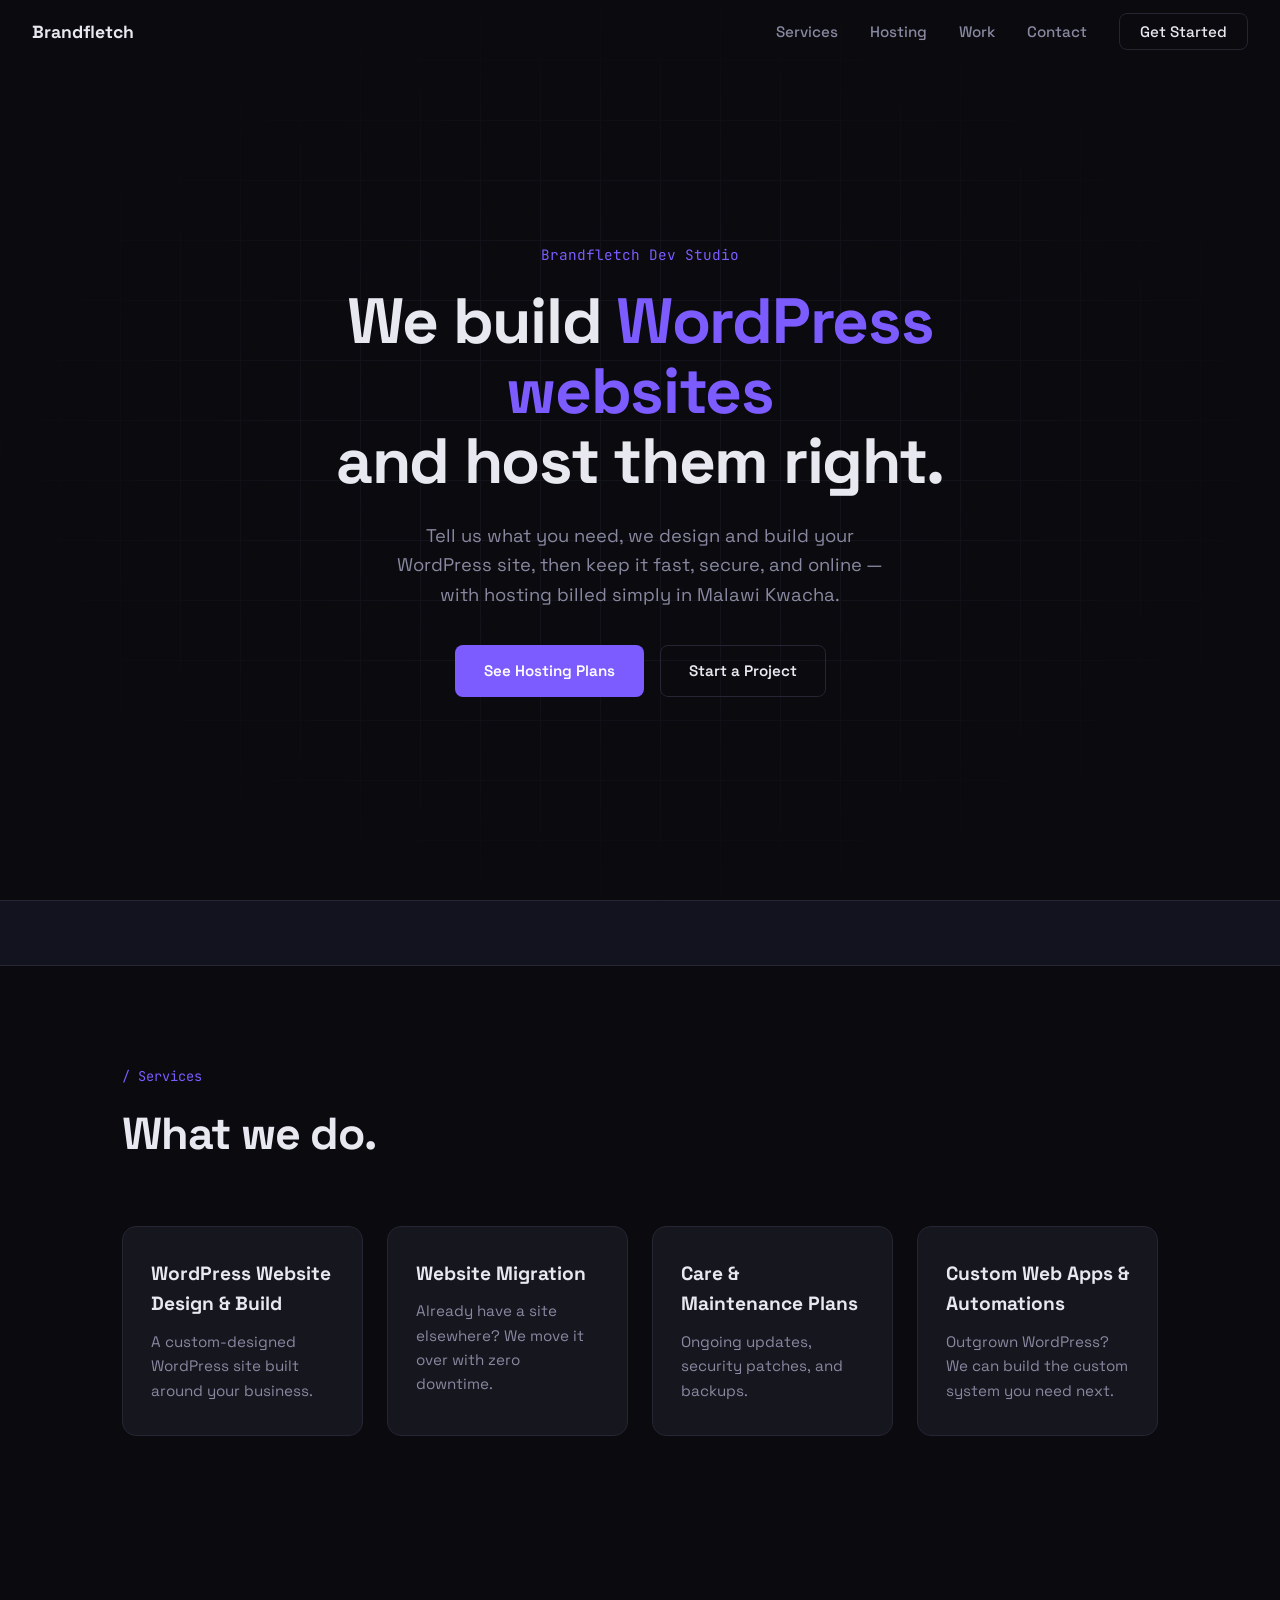
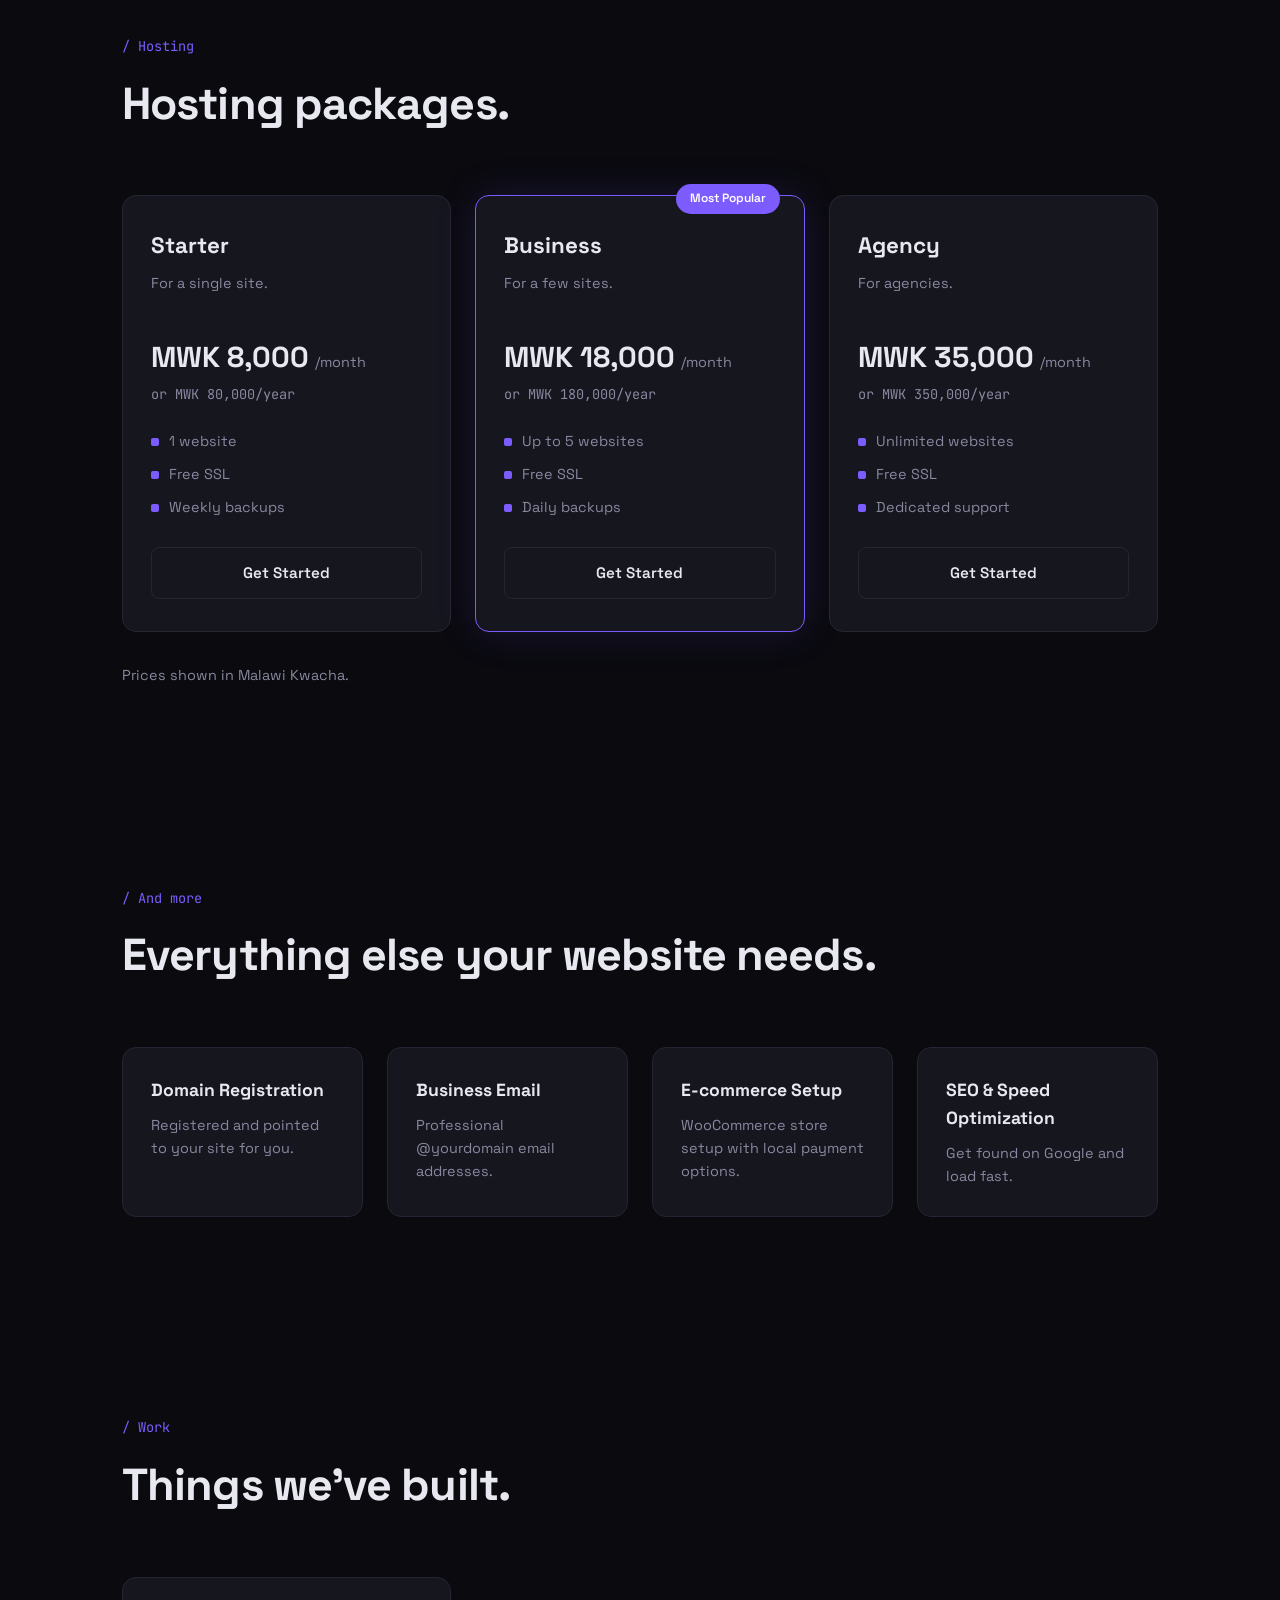
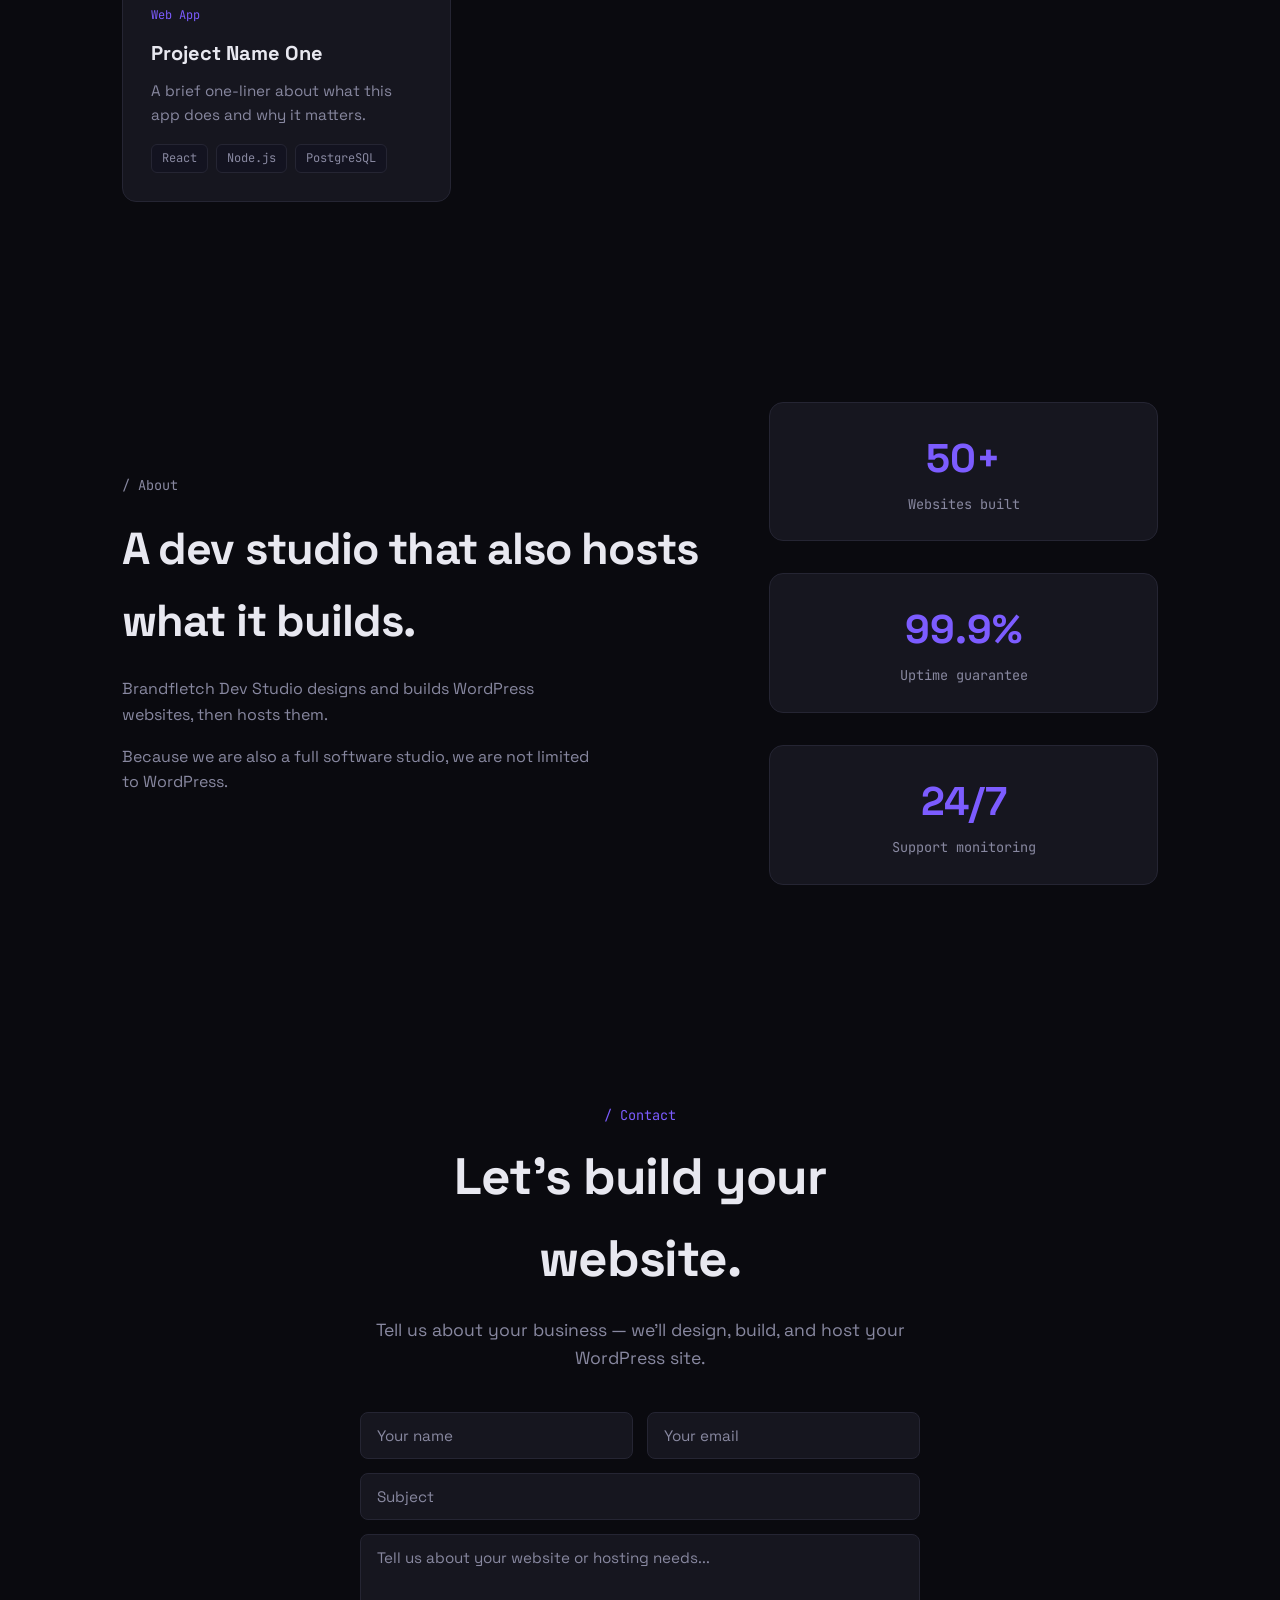
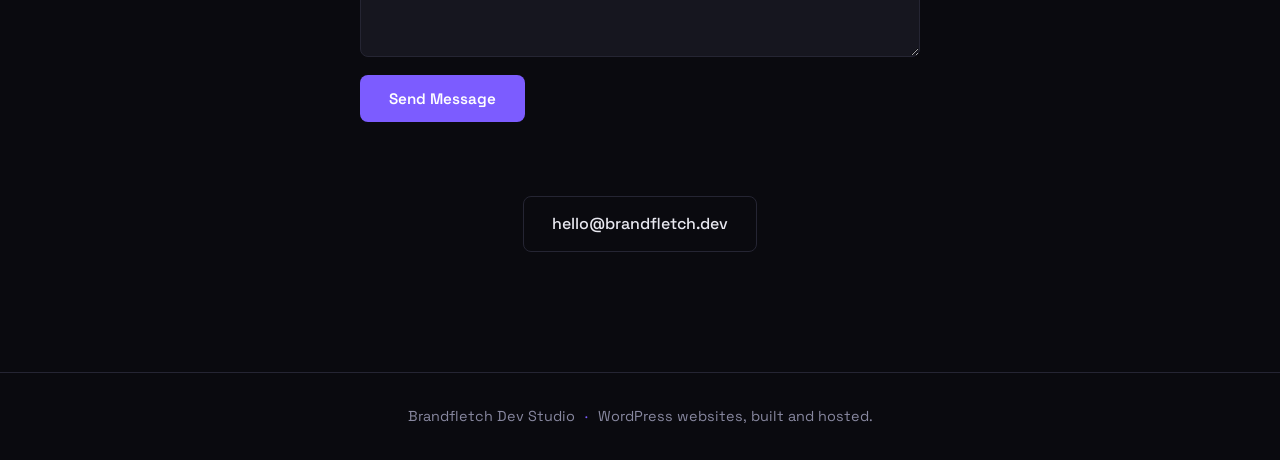
==== commit 4499d179: "Remove all public-facing GitHub links from the site Removed GitHub URL from: About section 'See the " ====
--- a/index.html
+++ b/index.html
@@ -35,7 +35,6 @@
       "url": "https://brandfletch-studio.vercel.app/",
       "description": "We design and build WordPress websites and host them on reliable managed infrastructure, billed in Malawi Kwacha.",
       "sameAs": [
-        "https://github.com/Brandfletch-Dev-Studio"
       ]
     }
     </script>
@@ -151,7 +150,6 @@
                 <h2 id="aboutHeading">A dev studio that also hosts what it builds.</h2>
                 <p id="aboutP1">Brandfletch Dev Studio designs and builds WordPress websites, then hosts them — one team, one bill, in Malawi Kwacha.</p>
                 <p id="aboutP2">Because we're also a full software studio, we're not limited to WordPress. If your business outgrows it, we can build the custom app or system you need next.</p>
-                <a href="https://github.com/Brandfletch-Dev-Studio" target="_blank" rel="noopener" class="btn btn-outline" id="aboutGithubLink">See the code &#8594;</a>
             </div>
             <div class="about-stats" id="aboutStats">
                 <!-- Stats loaded via JS -->
@@ -176,9 +174,7 @@
                 <p id="formStatus" class="form-status"></p>
             </form>
             <div class="contact-links">
-                <a href="https://github.com/Brandfletch-Dev-Studio" target="_blank" rel="noopener" class="contact-link" id="contactGithubLink">
-                    <span>GitHub</span>
-                </a>
+
                 <a href="mailto:hello@brandfletch.dev" class="contact-link" id="contactEmailLink">
                     <span>hello@brandfletch.dev</span>
                 </a>
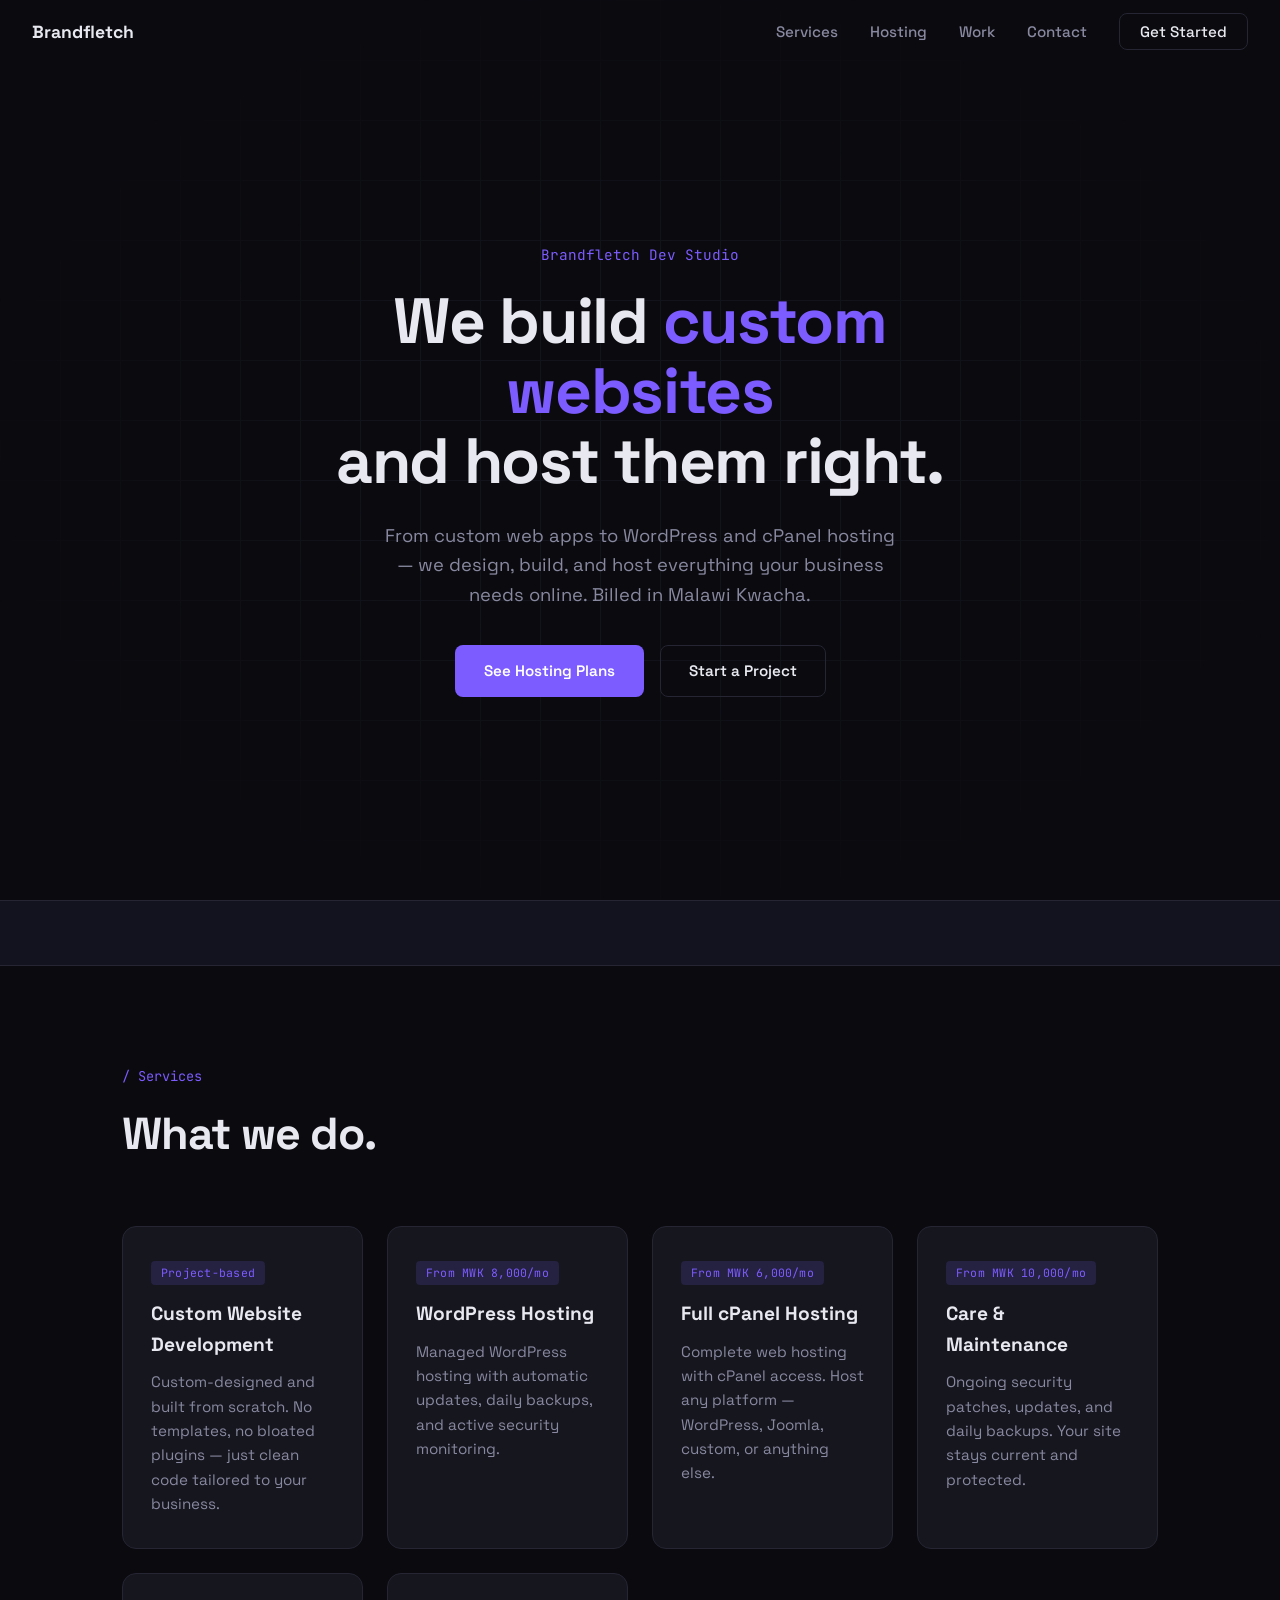
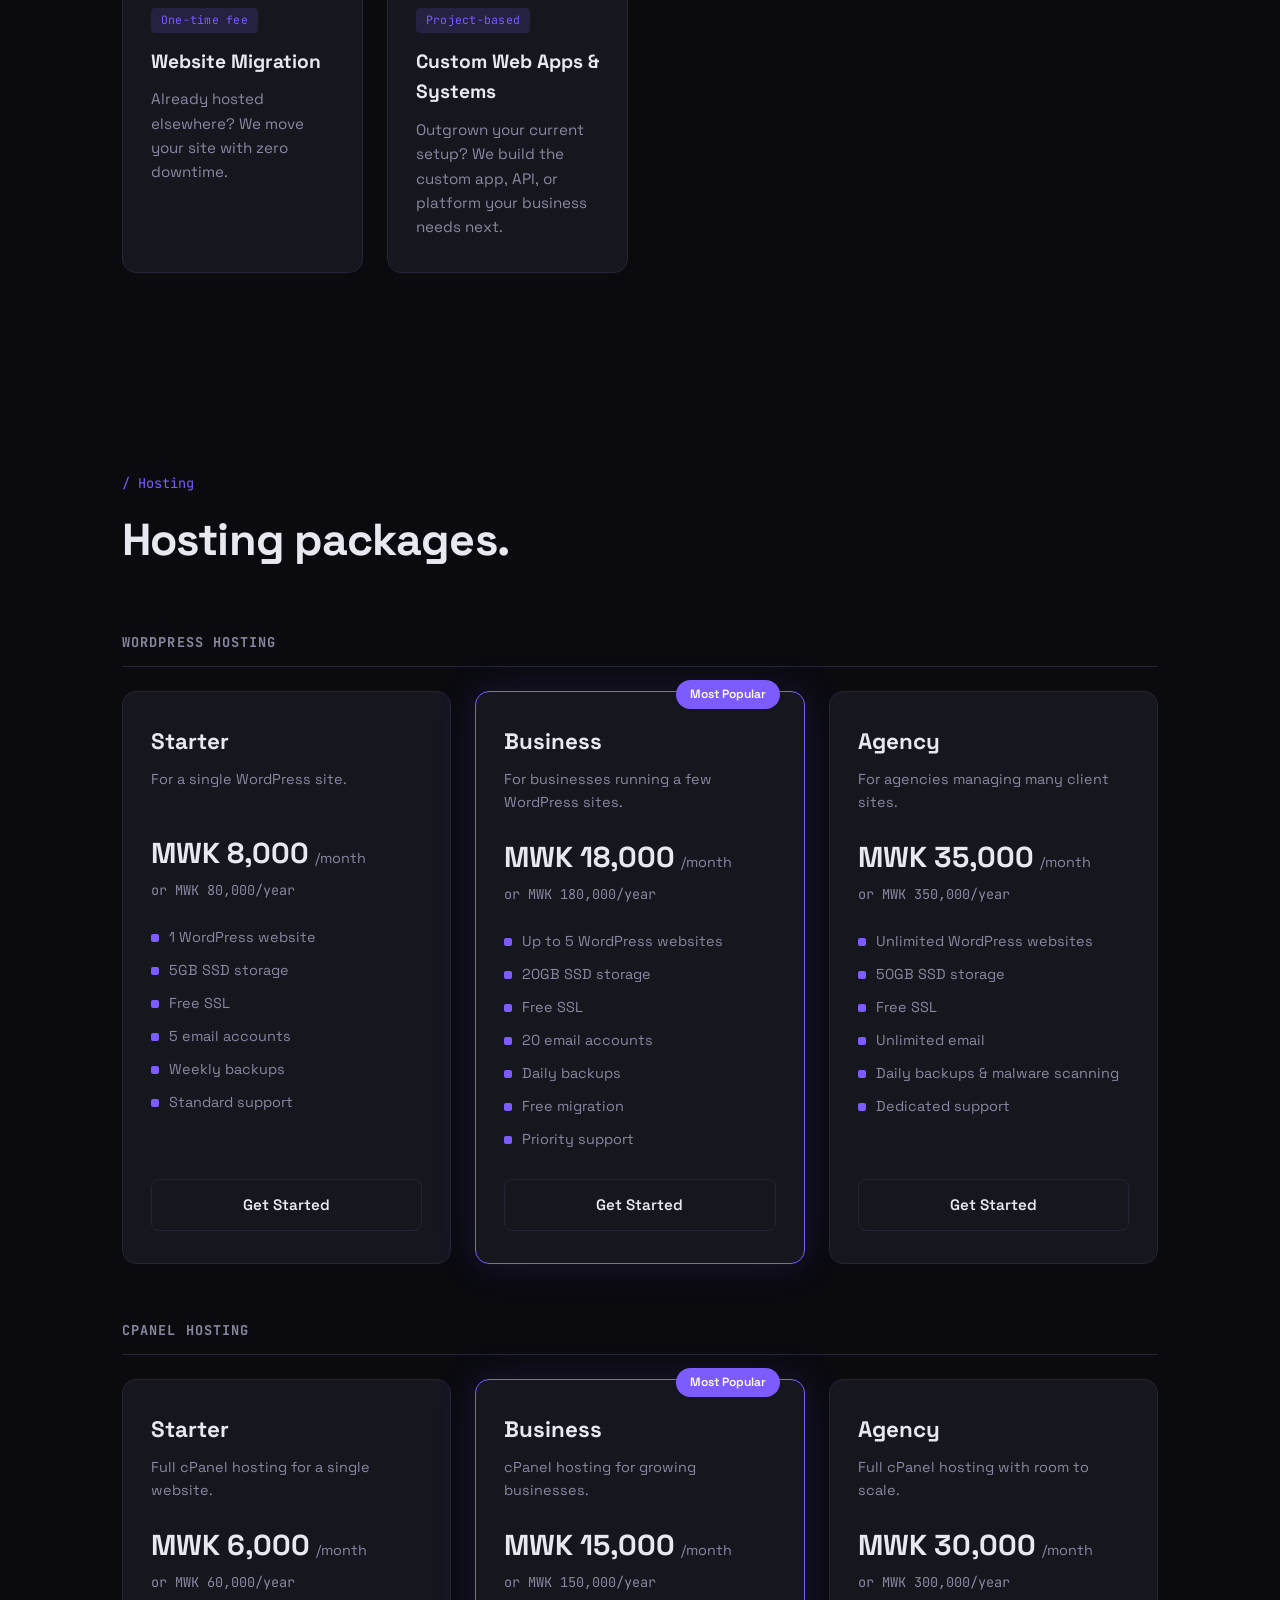
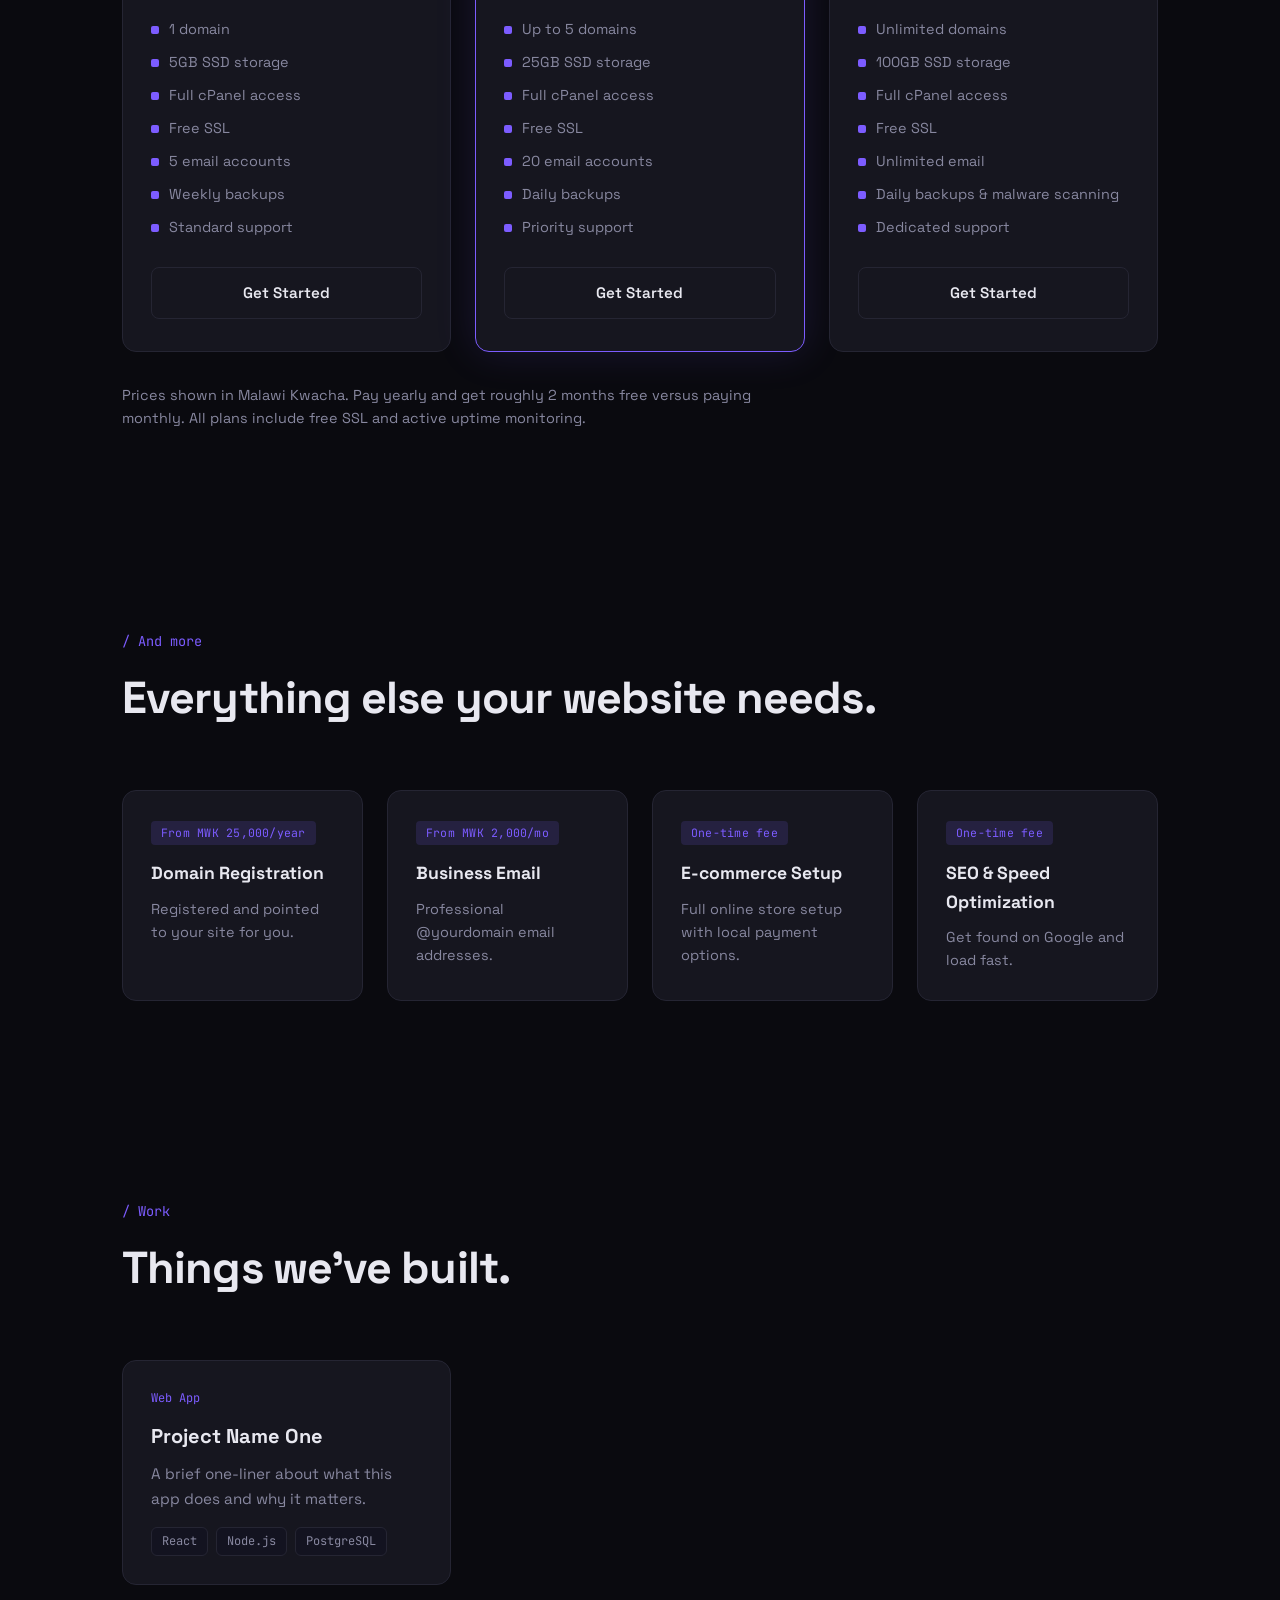
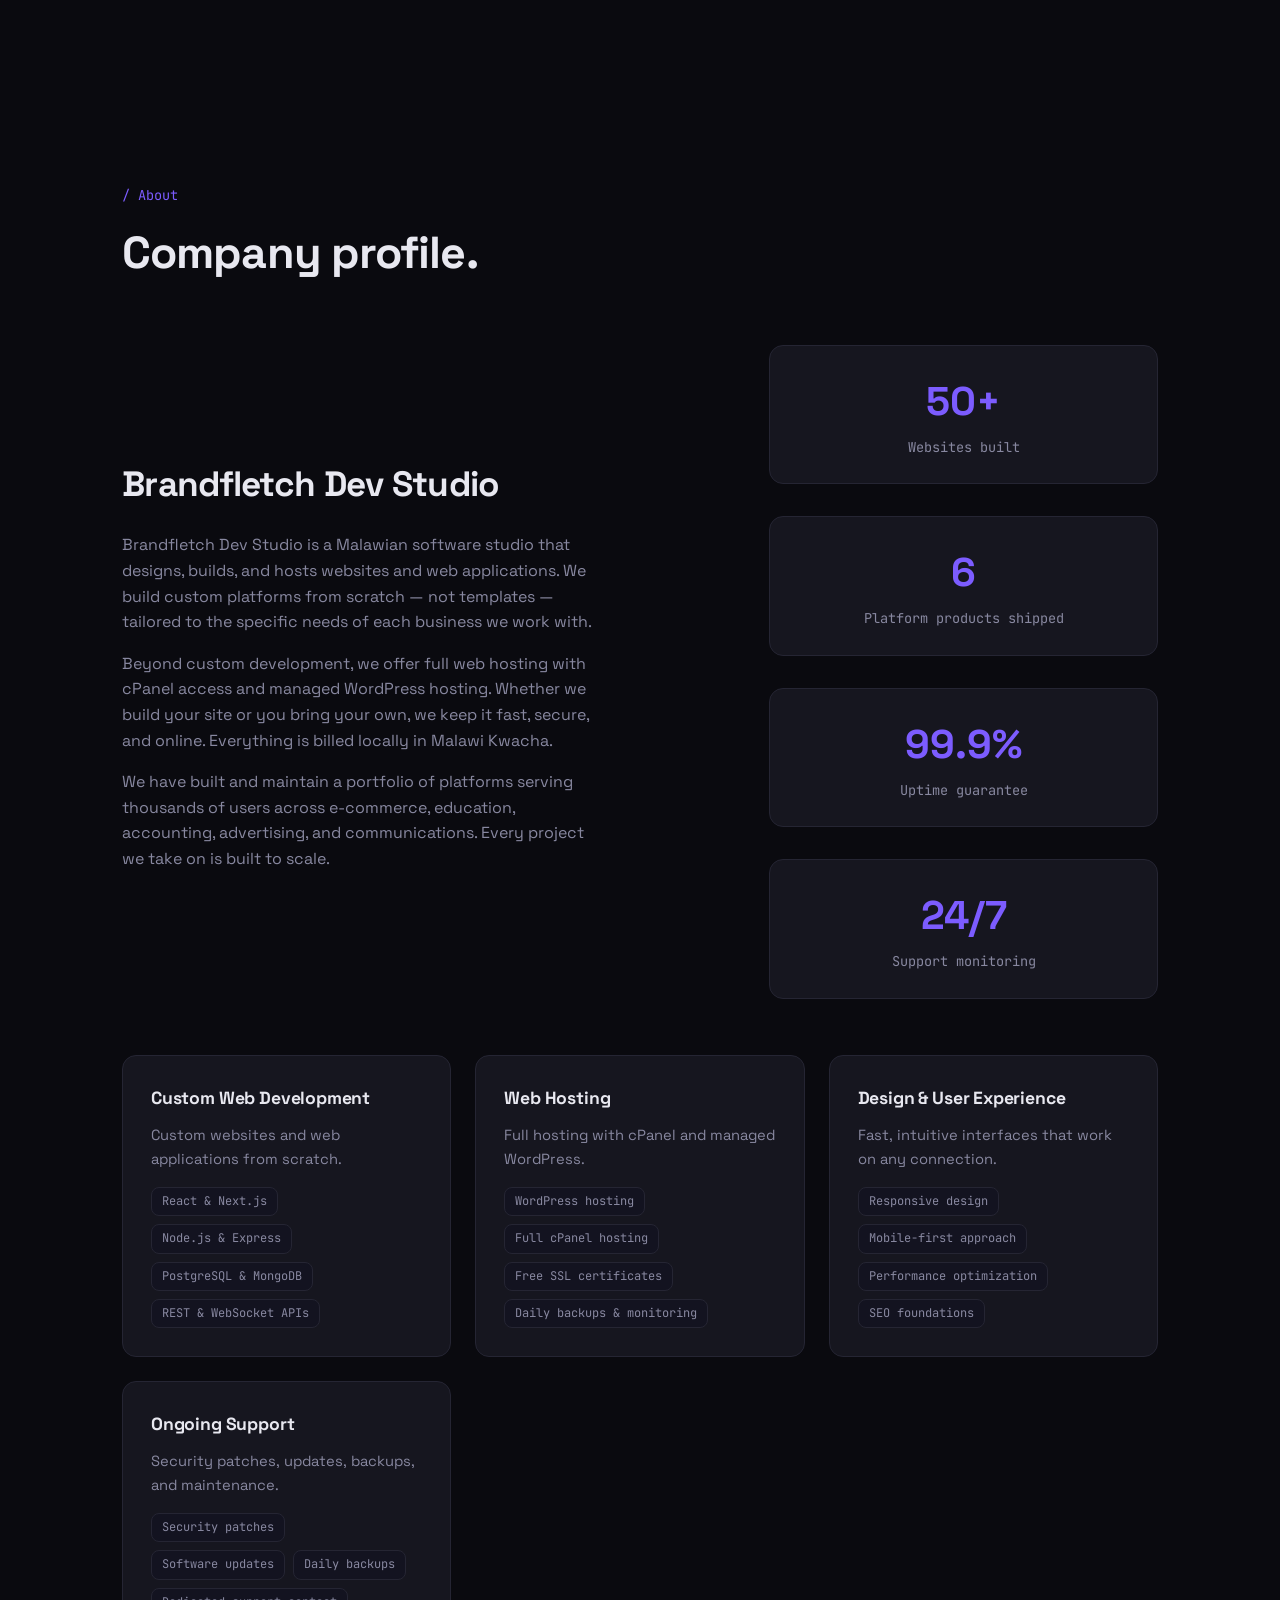
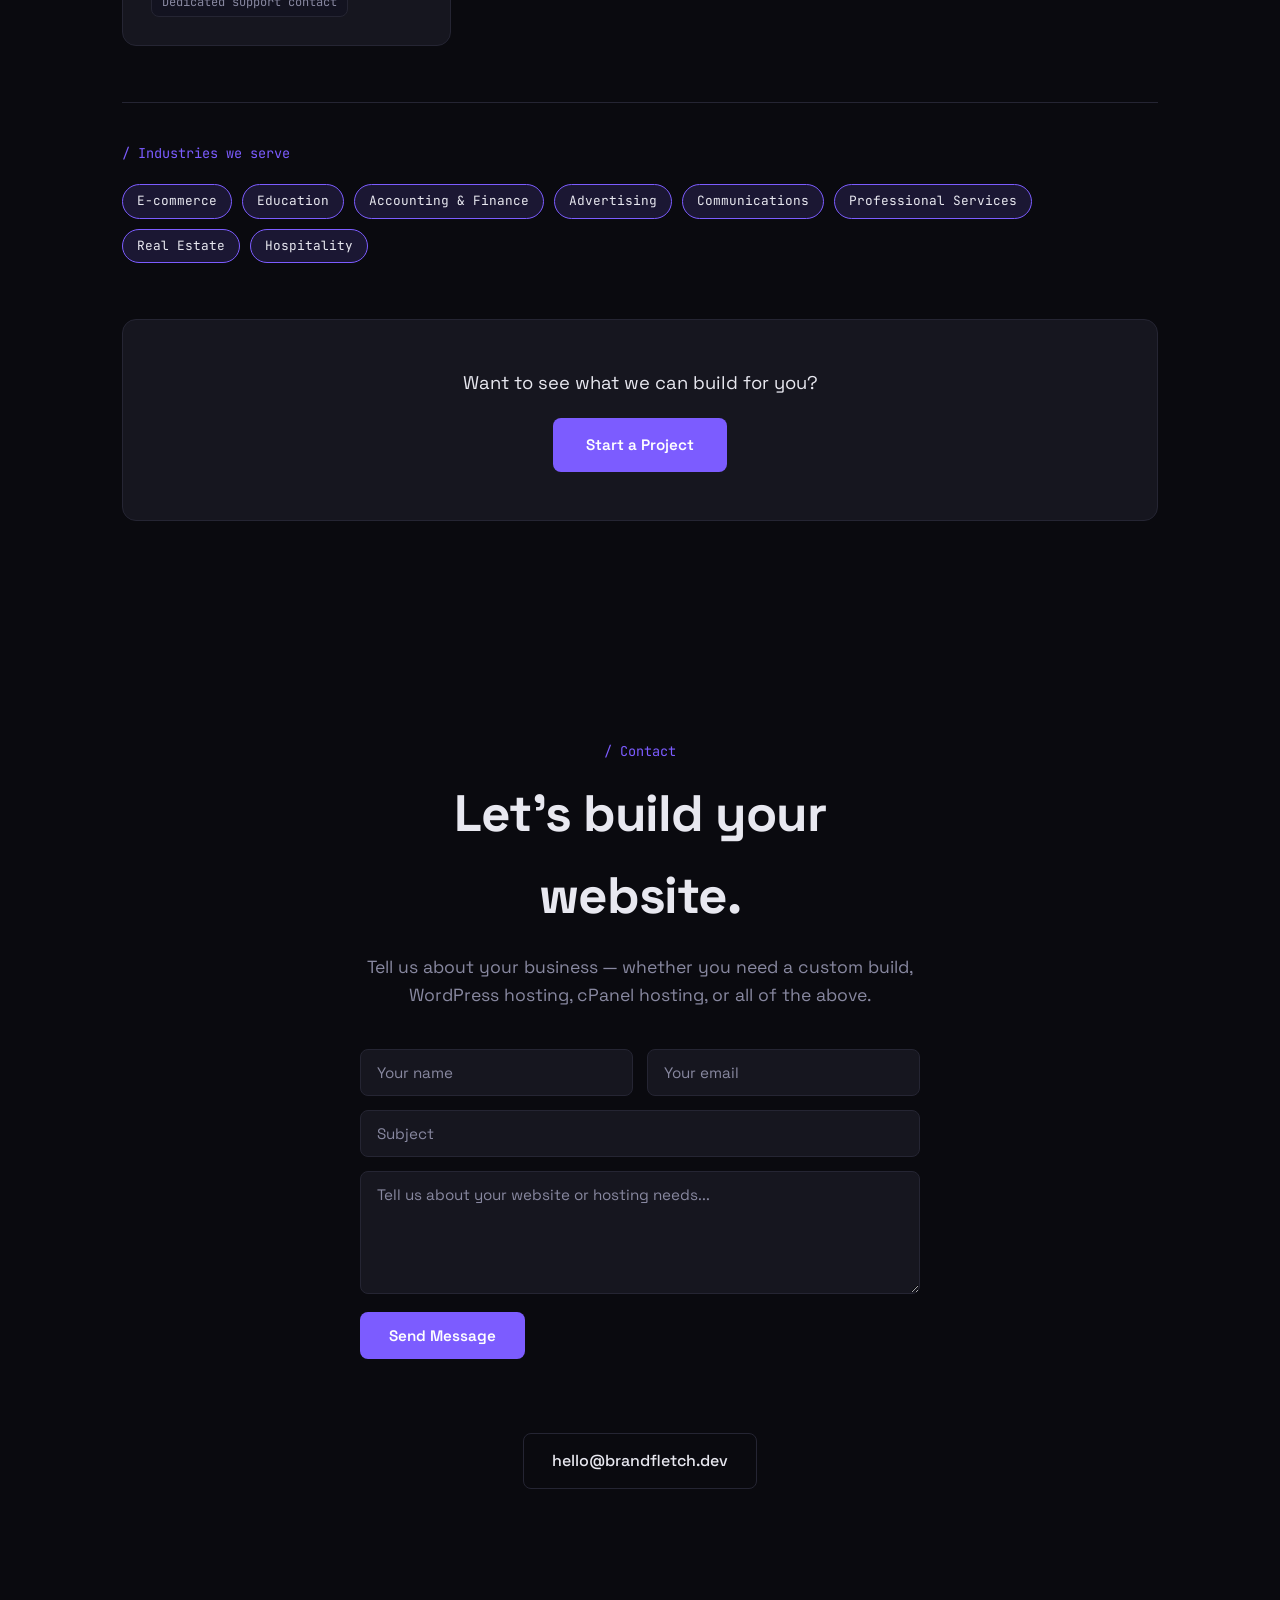
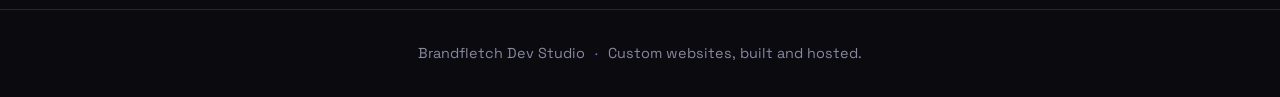
==== commit 8fb87425: "Reposition as custom dev studio with full hosting offerings - Hero: lead with 'custom websites' inst" ====
--- a/index.html
+++ b/index.html
@@ -3,16 +3,16 @@
 <head>
     <meta charset="UTF-8">
     <meta name="viewport" content="width=device-width, initial-scale=1.0">
-    <meta name="description" content="Brandfletch Dev Studio builds WordPress websites and hosts them on reliable infrastructure — billed simply in Malawi Kwacha.">
-    <meta name="keywords" content="WordPress website Malawi, web hosting Malawi, WordPress hosting MWK, website design Malawi, managed WordPress hosting, Brandfletch">
+    <meta name="description" content="Brandfletch Dev Studio builds custom websites and web apps, plus WordPress and cPanel hosting — billed in Malawi Kwacha.">
+    <meta name="keywords" content="custom website Malawi, web hosting Malawi, WordPress hosting MWK, cPanel hosting MWK, web development Malawi, website design Malawi, Brandfletch">
     <meta name="author" content="Brandfletch Dev Studio">
     <meta name="robots" content="index, follow">
     <meta name="theme-color" content="#0a0a0f">
 
     <!-- Open Graph -->
     <meta property="og:type" content="website">
-    <meta property="og:title" content="Brandfletch Dev Studio — WordPress Websites, Built and Hosted.">
-    <meta property="og:description" content="We design and build your WordPress website, then host it on reliable infrastructure — billed in Malawi Kwacha.">
+    <meta property="og:title" content="Brandfletch Dev Studio — Custom Websites, Built and Hosted.">
+    <meta property="og:description" content="Custom websites, web apps, WordPress and cPanel hosting — built and hosted in Malawi Kwacha.">
     <meta property="og:url" content="https://brandfletch-studio.vercel.app/">
     <meta property="og:site_name" content="Brandfletch Dev Studio">
     <meta property="og:image" content="https://brandfletch-studio.vercel.app/assets/og-image.png">
@@ -20,7 +20,7 @@
     <!-- Twitter Cards -->
     <meta name="twitter:card" content="summary_large_image">
     <meta name="twitter:title" content="Brandfletch Dev Studio">
-    <meta name="twitter:description" content="We design and build your WordPress website, then host it on reliable infrastructure — billed in Malawi Kwacha.">
+    <meta name="twitter:description" content="Custom websites, web apps, WordPress and cPanel hosting — built and hosted in Malawi Kwacha.">
     <meta name="twitter:image" content="https://brandfletch-studio.vercel.app/assets/og-image.png">
 
     <!-- Canonical -->
@@ -33,13 +33,13 @@
       "@type": "Organization",
       "name": "Brandfletch Dev Studio",
       "url": "https://brandfletch-studio.vercel.app/",
-      "description": "We design and build WordPress websites and host them on reliable managed infrastructure, billed in Malawi Kwacha.",
+      "description": "We build custom websites and web applications, plus offer WordPress and cPanel hosting — billed in Malawi Kwacha.",
       "sameAs": [
       ]
     }
     </script>
 
-    <title>Brandfletch Dev Studio — WordPress Websites, Built and Hosted.</title>
+    <title>Brandfletch Dev Studio — Custom Websites, Built and Hosted.</title>
     <link rel="preconnect" href="https://fonts.googleapis.com">
     <link rel="preconnect" href="https://fonts.gstatic.com" crossorigin>
     <link href="https://fonts.googleapis.com/css2?family=Space+Grotesk:wght@400;500;600;700&family=JetBrains+Mono:wght@400;500&display=swap" rel="stylesheet">
@@ -71,8 +71,8 @@
     <header id="hero">
         <div class="hero-content">
             <p class="hero-tag" id="heroTag">Brandfletch Dev Studio</p>
-            <h1 id="heroHeading">We build <span class="accent">WordPress websites</span><br>and host them right.</h1>
-            <p class="hero-sub" id="heroSub">Tell us what you need, we design and build your WordPress site, then keep it fast, secure, and online — with hosting billed simply in Malawi Kwacha.</p>
+            <h1 id="heroHeading">We build <span class="accent">custom websites</span><br>and host them right.</h1>
+            <p class="hero-sub" id="heroSub">From custom web apps to WordPress and cPanel hosting — we design, build, and host everything your business needs online. Billed in Malawi Kwacha.</p>
             <div class="hero-actions">
                 <a href="#hosting" class="btn btn-primary" id="heroCtaPrimary">See Hosting Plans</a>
                 <a href="#contact" class="btn btn-ghost" id="heroCtaSecondary">Start a Project</a>
@@ -84,16 +84,18 @@
     <!-- MARQUEE -->
     <div class="marquee" aria-hidden="true">
         <div class="marquee-track">
-            <span>WordPress Design</span><span>•</span>
-            <span>Hosting</span><span>•</span>
-            <span>Migrations</span><span>•</span>
-            <span>Maintenance</span><span>•</span>
-            <span>Support</span><span>•</span>
-            <span>WordPress Design</span><span>•</span>
-            <span>Hosting</span><span>•</span>
-            <span>Migrations</span><span>•</span>
-            <span>Maintenance</span><span>•</span>
-            <span>Support</span><span>•</span>
+            <span>Custom Development</span><span>&middot;</span>
+            <span>WordPress Hosting</span><span>&middot;</span>
+            <span>cPanel Hosting</span><span>&middot;</span>
+            <span>Migrations</span><span>&middot;</span>
+            <span>Maintenance</span><span>&middot;</span>
+            <span>Support</span><span>&middot;</span>
+            <span>Custom Development</span><span>&middot;</span>
+            <span>WordPress Hosting</span><span>&middot;</span>
+            <span>cPanel Hosting</span><span>&middot;</span>
+            <span>Migrations</span><span>&middot;</span>
+            <span>Maintenance</span><span>&middot;</span>
+            <span>Support</span><span>&middot;</span>
         </div>
     </div>
 
@@ -114,8 +116,13 @@
             <p class="section-label">/ Hosting</p>
             <h2>Hosting packages.</h2>
         </div>
-        <div class="pricing-grid" id="pricingGrid">
-            <!-- Packages loaded via JS -->
+        <div class="hosting-group">
+            <h3 class="hosting-group-title">WordPress Hosting</h3>
+            <div class="pricing-grid" id="wpPricingGrid"></div>
+        </div>
+        <div class="hosting-group">
+            <h3 class="hosting-group-title">cPanel Hosting</h3>
+            <div class="pricing-grid" id="cpanelPricingGrid"></div>
         </div>
         <p class="hosting-note" id="hostingNote"></p>
     </section>
@@ -144,16 +151,40 @@
 
     <!-- ABOUT -->
     <section id="about">
+        <div class="section-head">
+            <p class="section-label">/ About</p>
+            <h2>Company profile.</h2>
+        </div>
         <div class="about-wrap">
             <div class="about-text">
-                <p class="section-label">/ About</p>
-                <h2 id="aboutHeading">A dev studio that also hosts what it builds.</h2>
-                <p id="aboutP1">Brandfletch Dev Studio designs and builds WordPress websites, then hosts them — one team, one bill, in Malawi Kwacha.</p>
-                <p id="aboutP2">Because we're also a full software studio, we're not limited to WordPress. If your business outgrows it, we can build the custom app or system you need next.</p>
+                <h3 id="aboutHeading">Brandfletch Dev Studio</h3>
+                <p id="aboutP1">Brandfletch Dev Studio is a Malawian software studio that designs, builds, and hosts websites and web applications. We build custom platforms from scratch — not templates — tailored to the specific needs of each business we work with.</p>
+                <p id="aboutP2">Beyond custom development, we offer full web hosting with cPanel access and managed WordPress hosting. Whether we build your site or you bring your own, we keep it fast, secure, and online. Everything is billed locally in Malawi Kwacha.</p>
+                <p id="aboutP3">We have built and maintain a portfolio of platforms serving thousands of users across e-commerce, education, accounting, advertising, and communications. Every project we take on is built to scale — starting with a clean codebase and growing into whatever the business needs next.</p>
             </div>
             <div class="about-stats" id="aboutStats">
                 <!-- Stats loaded via JS -->
             </div>
+        </div>
+        <div class="about-profile-grid" id="aboutCapabilities">
+            <!-- Capabilities loaded via JS -->
+        </div>
+        <div class="about-industries">
+            <p class="section-label">/ Industries we serve</p>
+            <div class="industry-tags" id="industryTags">
+                <span>E-commerce</span>
+                <span>Education</span>
+                <span>Accounting & Finance</span>
+                <span>Advertising</span>
+                <span>Communications</span>
+                <span>Professional Services</span>
+                <span>Real Estate</span>
+                <span>Hospitality</span>
+            </div>
+        </div>
+        <div class="about-cta">
+            <p id="aboutCtaText">Want to see what we can build for you?</p>
+            <a href="#contact" class="btn btn-primary" id="aboutCtaLink">Start a Project</a>
         </div>
     </section>
 
@@ -162,7 +193,7 @@
         <div class="contact-wrap">
             <p class="section-label">/ Contact</p>
             <h2 id="contactHeading">Let's build your website.</h2>
-            <p class="contact-sub" id="contactSub">Tell us about your business — we'll design, build, and host your WordPress site from start to finish.</p>
+            <p class="contact-sub" id="contactSub">Tell us about your business — whether you need a custom build, WordPress hosting, cPanel hosting, or all of the above.</p>
             <form id="contactForm" class="contact-form">
                 <div class="form-row">
                     <input type="text" name="name" placeholder="Your name" required autocomplete="name">
@@ -187,7 +218,7 @@
         <div class="footer-inner">
             <span>Brandfletch Dev Studio</span>
             <span class="footer-sep">&middot;</span>
-            <span>WordPress websites, built and hosted.</span>
+            <span>Custom websites, built and hosted.</span>
         </div>
     </footer>
 
--- a/css/style.css
+++ b/css/style.css
@@ -399,6 +399,39 @@
     color: var(--text-muted);
     font-size: 0.95rem;
 }
+.service-model {
+    display: inline-block;
+    font-family: var(--font-mono);
+    font-size: 0.72rem;
+    color: var(--accent);
+    background: var(--accent-glow);
+    padding: 3px 10px;
+    border-radius: 4px;
+    margin-bottom: 14px;
+    letter-spacing: 0.02em;
+    min-width: 0;
+}
+
+/* --- Hosting group headers --- */
+.hosting-group {
+    margin-bottom: 56px;
+}
+
+.hosting-group:last-of-type {
+    margin-bottom: 24px;
+}
+
+.hosting-group-title {
+    font-family: var(--font-mono);
+    font-size: 0.85rem;
+    color: var(--text-muted);
+    text-transform: uppercase;
+    letter-spacing: 0.08em;
+    margin-bottom: 24px;
+    padding-bottom: 12px;
+    border-bottom: 1px solid var(--border);
+}
+
 
 /* --- About --- */
 .about-wrap {
@@ -618,6 +651,107 @@
 .reveal.visible {
     opacity: 1;
     transform: translateY(0);
+}
+
+
+
+/* --- About (expanded company profile) --- */
+.about-text h3 {
+    font-size: clamp(1.6rem, 3.5vw, 2.2rem);
+    margin-bottom: 20px;
+    letter-spacing: -0.02em;
+    overflow-wrap: break-word;
+    word-break: break-word;
+}
+
+.about-profile-grid {
+    display: grid;
+    grid-template-columns: repeat(auto-fit, minmax(min(260px, 100%), 1fr));
+    gap: 24px;
+    margin-top: 56px;
+}
+
+.capability-card {
+    background: var(--bg-card);
+    border: 1px solid var(--border);
+    border-radius: var(--radius);
+    padding: 28px;
+    min-width: 0;
+}
+
+.capability-card h3 {
+    font-size: 1.1rem;
+    margin-bottom: 12px;
+    letter-spacing: -0.01em;
+}
+
+.capability-card p {
+    color: var(--text-muted);
+    font-size: 0.92rem;
+    margin-bottom: 16px;
+}
+
+.capability-items {
+    list-style: none;
+    padding: 0;
+    display: flex;
+    flex-wrap: wrap;
+    gap: 8px;
+}
+
+.capability-items li {
+    font-family: var(--font-mono);
+    font-size: 0.75rem;
+    color: var(--text-muted);
+    background: var(--bg-elev);
+    border: 1px solid var(--border);
+    padding: 4px 10px;
+    border-radius: var(--radius-sm);
+    min-width: 0;
+}
+
+.about-industries {
+    margin-top: 56px;
+    padding-top: 40px;
+    border-top: 1px solid var(--border);
+}
+
+.industry-tags {
+    display: flex;
+    flex-wrap: wrap;
+    gap: 10px;
+    margin-top: 20px;
+}
+
+.industry-tags span {
+    font-family: var(--font-mono);
+    font-size: 0.8rem;
+    color: var(--text);
+    background: var(--accent-glow);
+    border: 1px solid var(--accent);
+    padding: 6px 14px;
+    border-radius: 100px;
+    min-width: 0;
+}
+
+.about-cta {
+    margin-top: 56px;
+    text-align: center;
+    padding: 48px 24px;
+    background: var(--bg-card);
+    border: 1px solid var(--border);
+    border-radius: var(--radius);
+}
+
+.about-cta p {
+    font-size: 1.15rem;
+    margin-bottom: 20px;
+    color: var(--text);
+}
+
+.about-cta .btn {
+    font-size: 0.95rem;
+    padding: 14px 32px;
 }
 
 /* --- Responsive --- */
@@ -663,13 +797,14 @@
 
     .about-stats {
         flex-direction: row;
-        justify-content: center;
+        flex-wrap: wrap;
+        justify-content: flex-start;
         gap: 12px;
         min-width: 0;
     }
 
     .stat {
-        flex: 1;
+        flex: 1 1 40%;
         min-width: 0;
         padding: 14px 10px;
     }
@@ -679,8 +814,26 @@
     }
 
     .stat-label {
-        font-size: 0.75rem;
+        font-size: 0.72rem;
         overflow-wrap: break-word;
+    }
+
+    .about-profile-grid {
+        gap: 16px;
+    }
+
+    .capability-card {
+        padding: 20px;
+    }
+
+    .about-cta {
+        padding: 32px 20px;
+        margin-top: 40px;
+    }
+
+    .industry-tags span {
+        font-size: 0.72rem;
+        padding: 5px 12px;
     }
 
     .form-row {
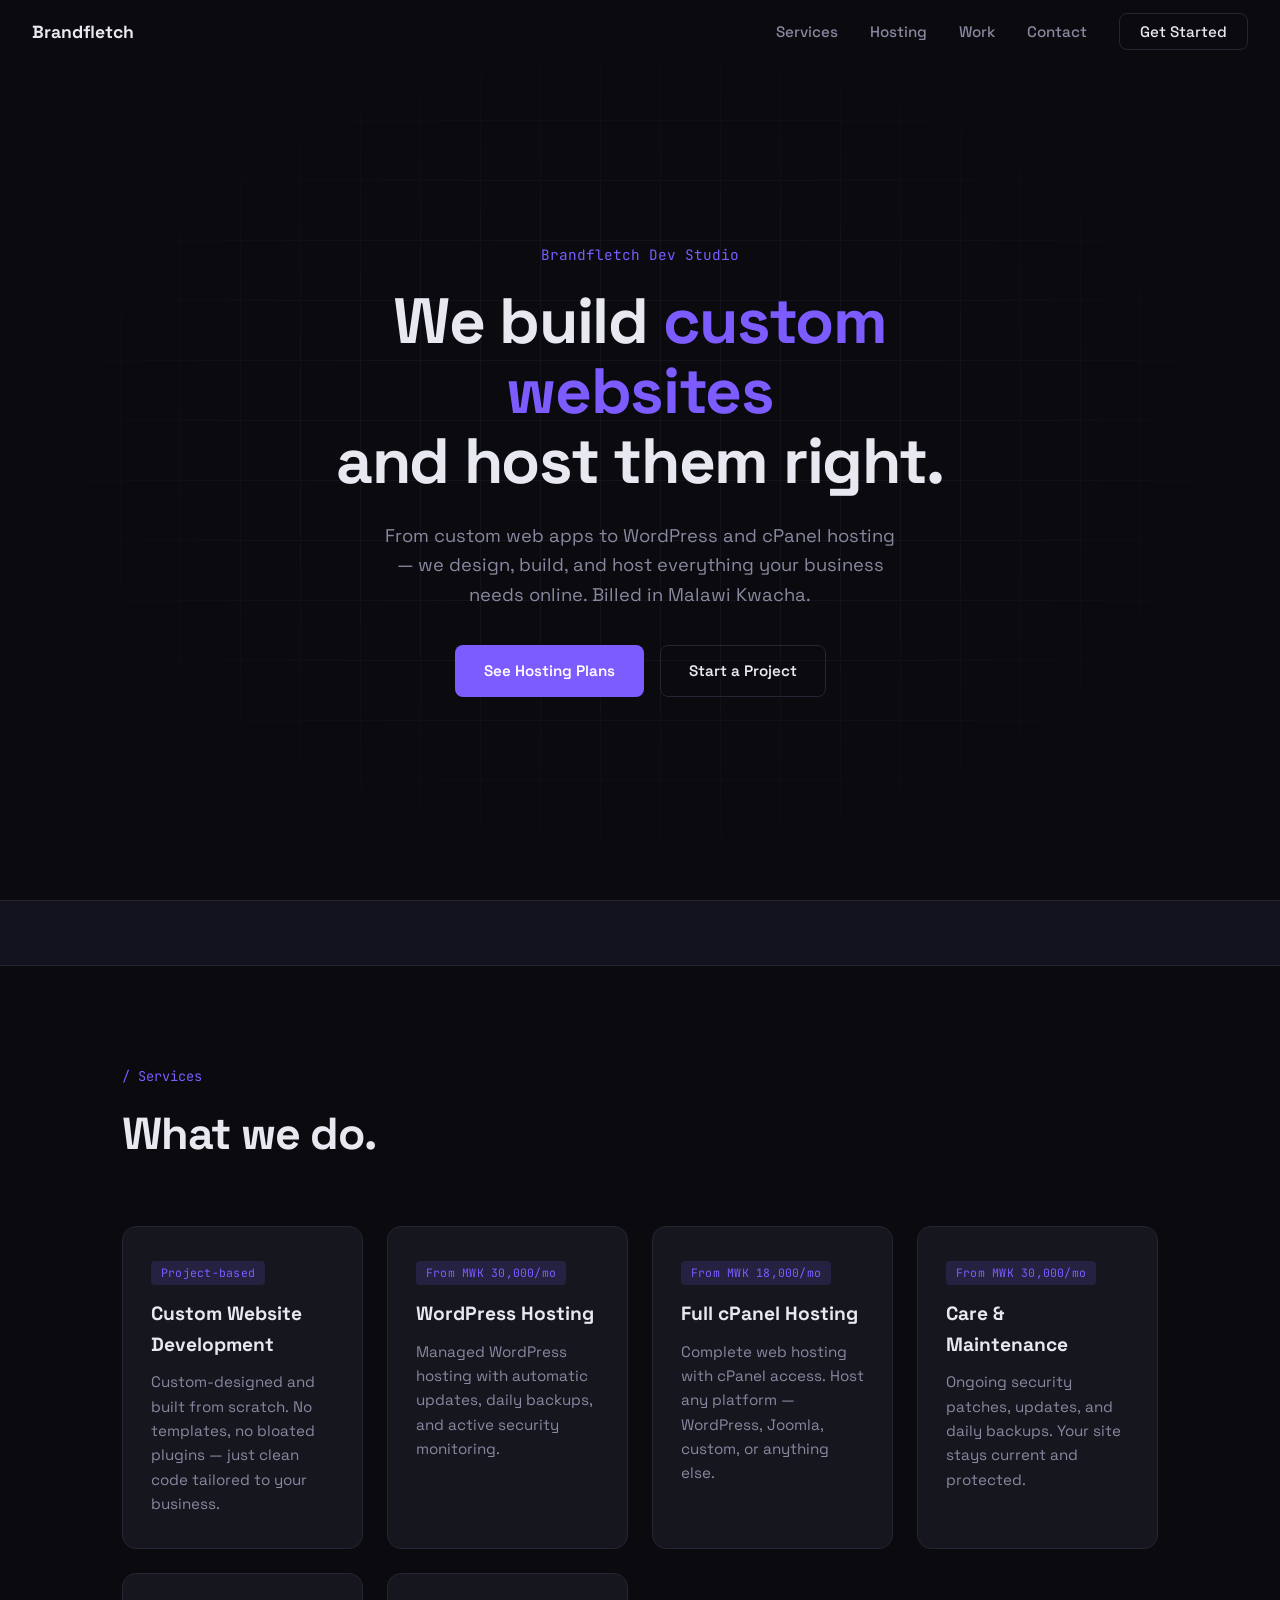
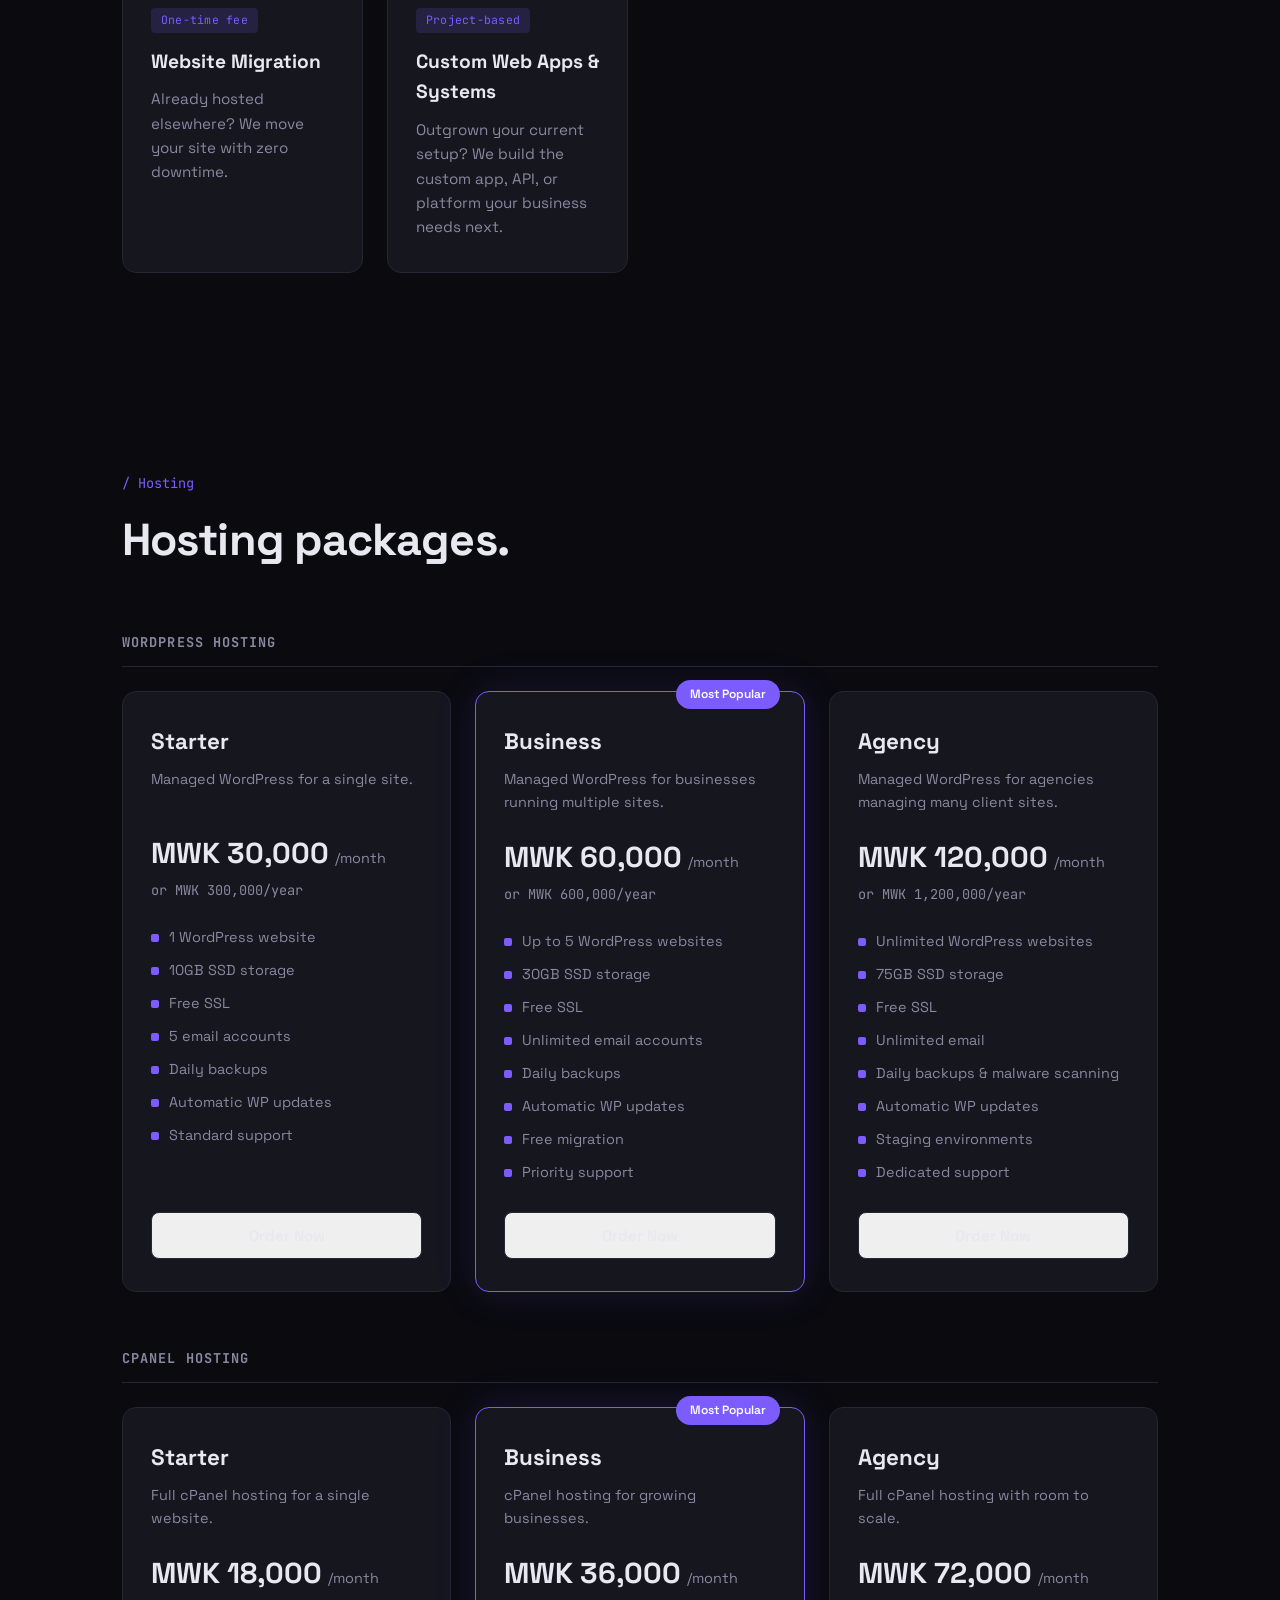
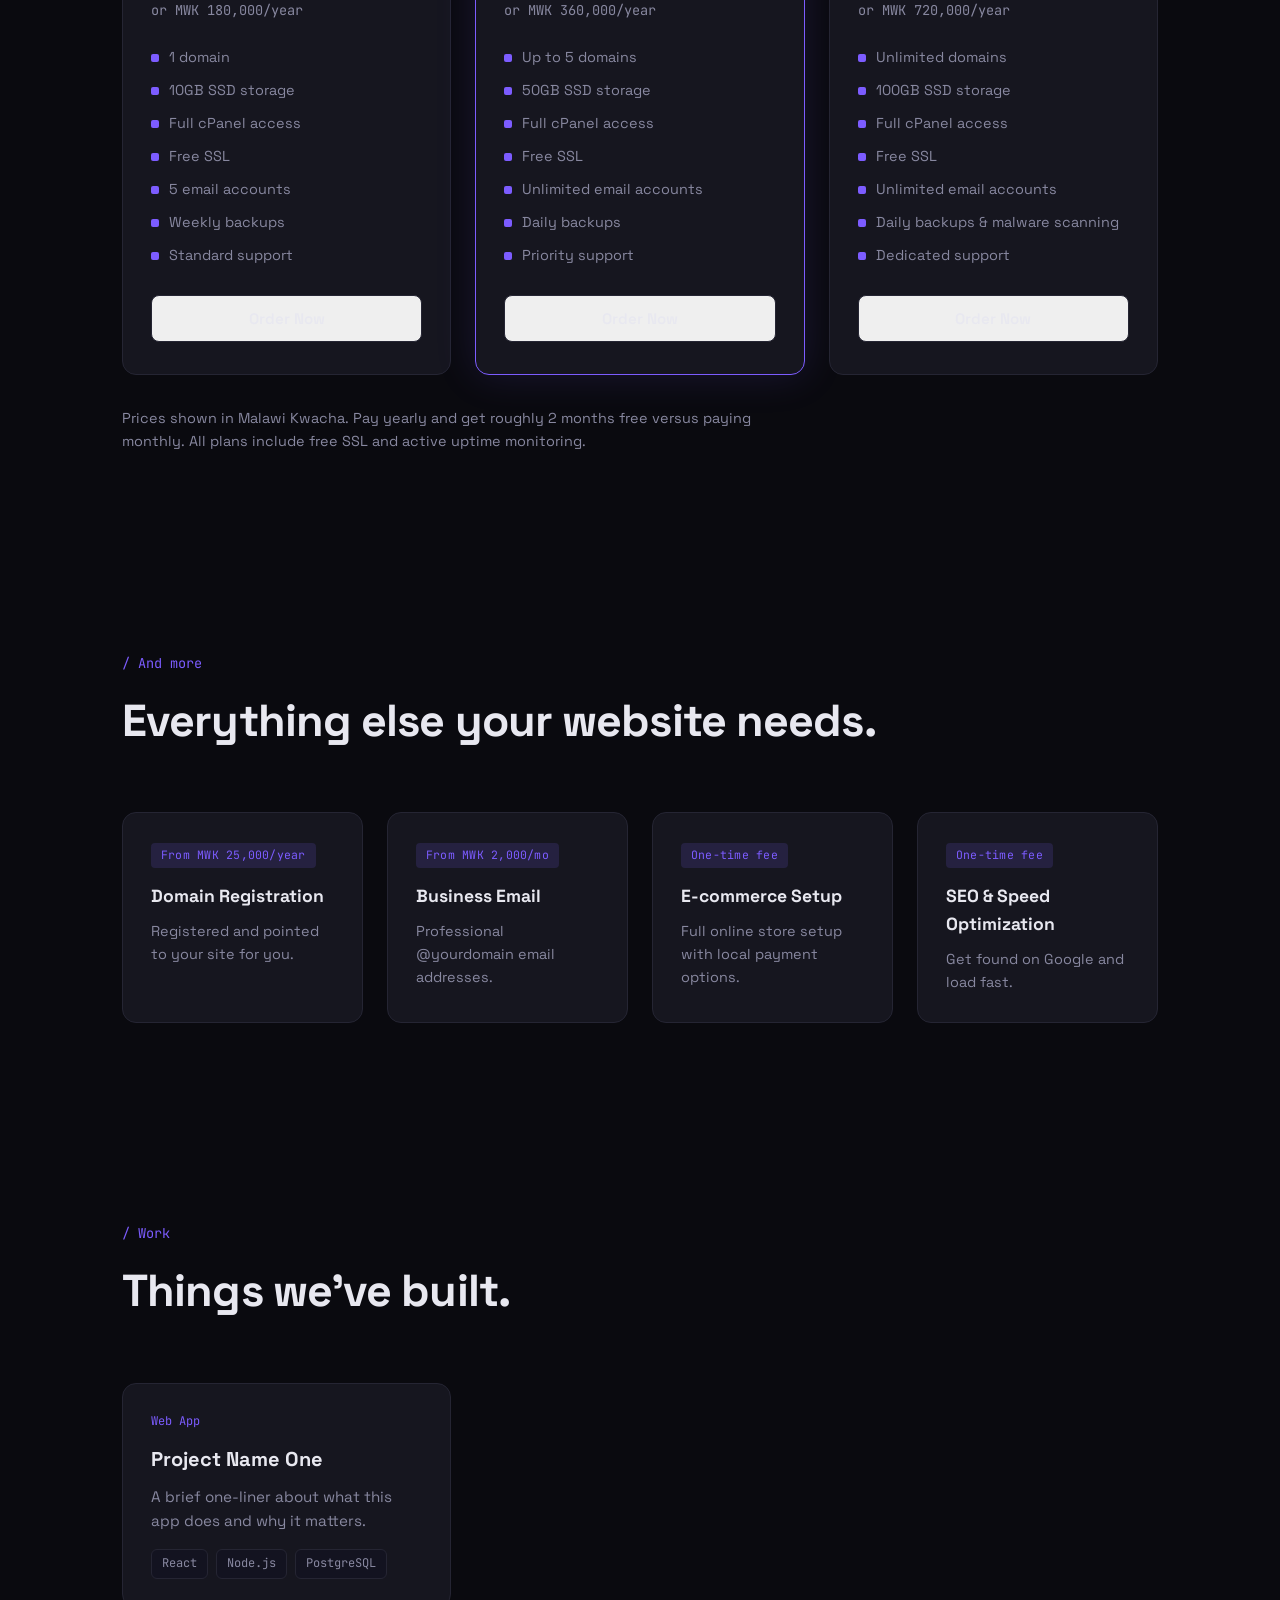
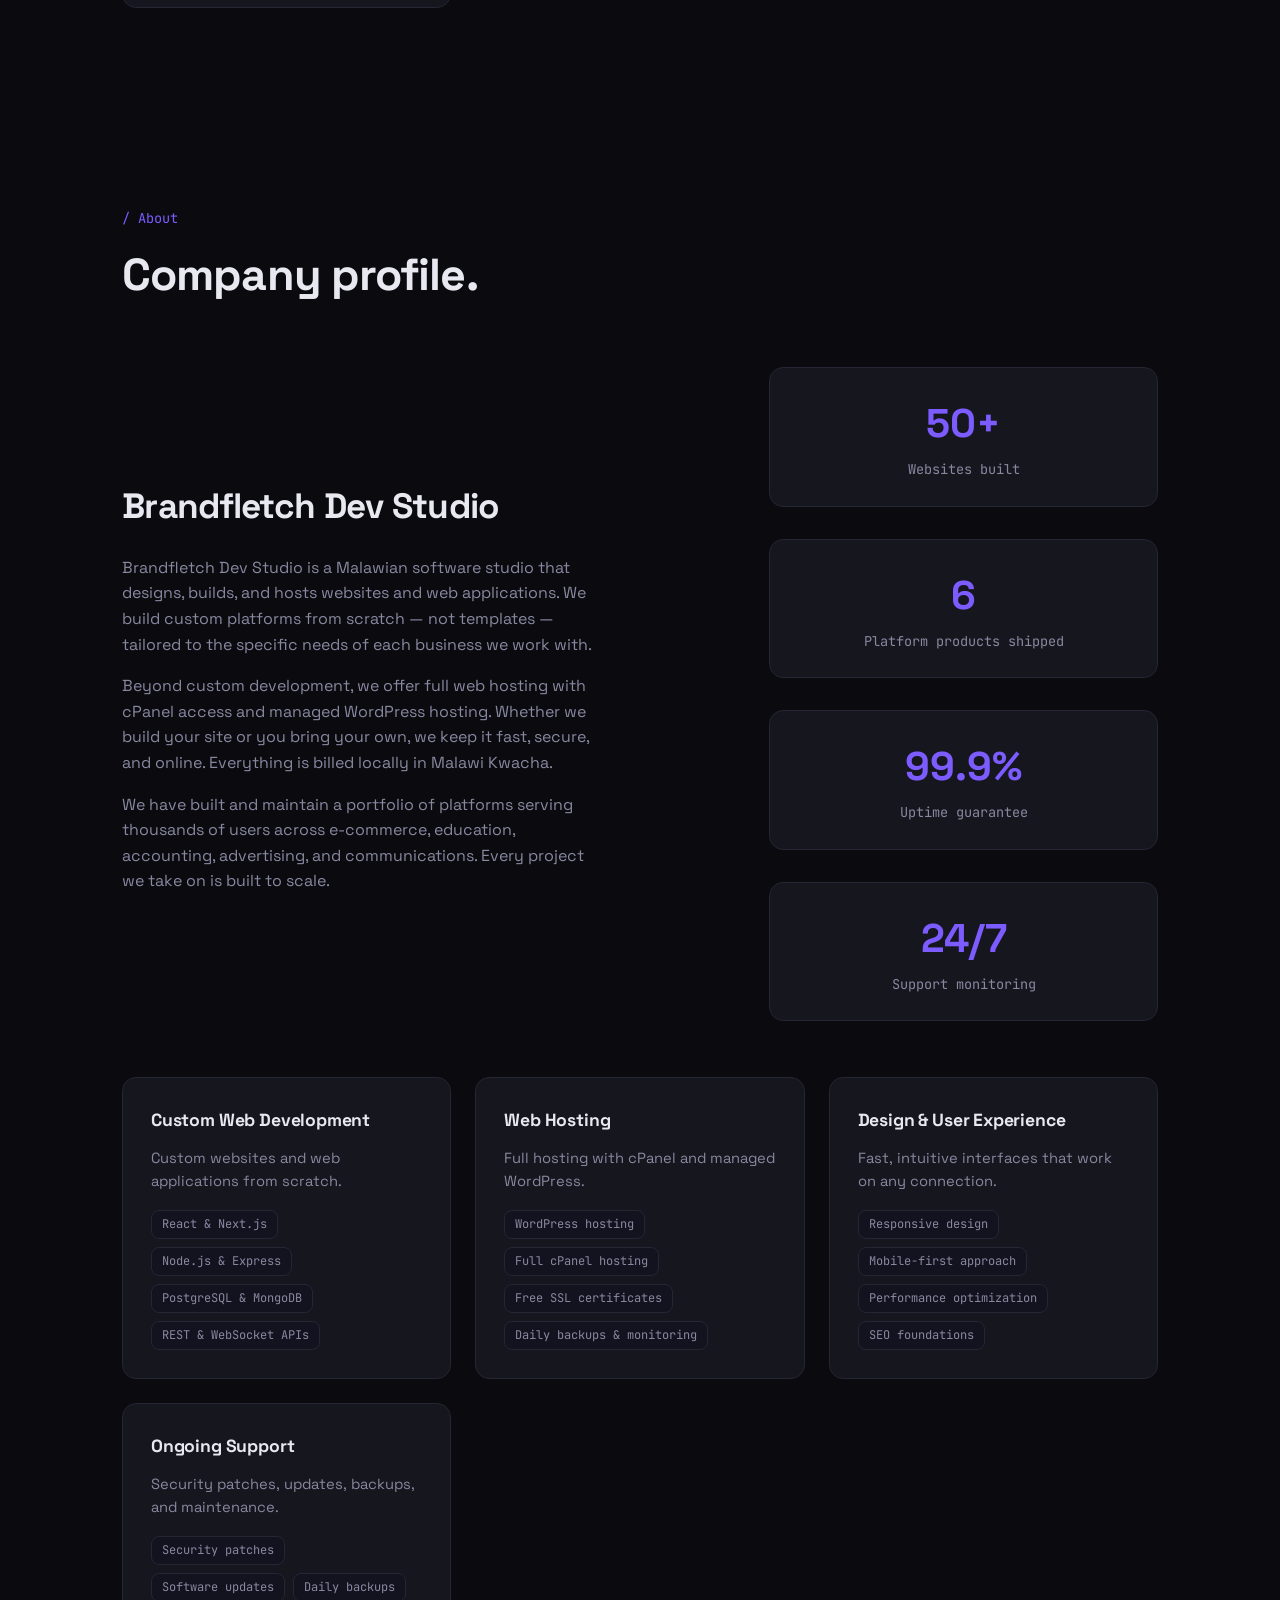
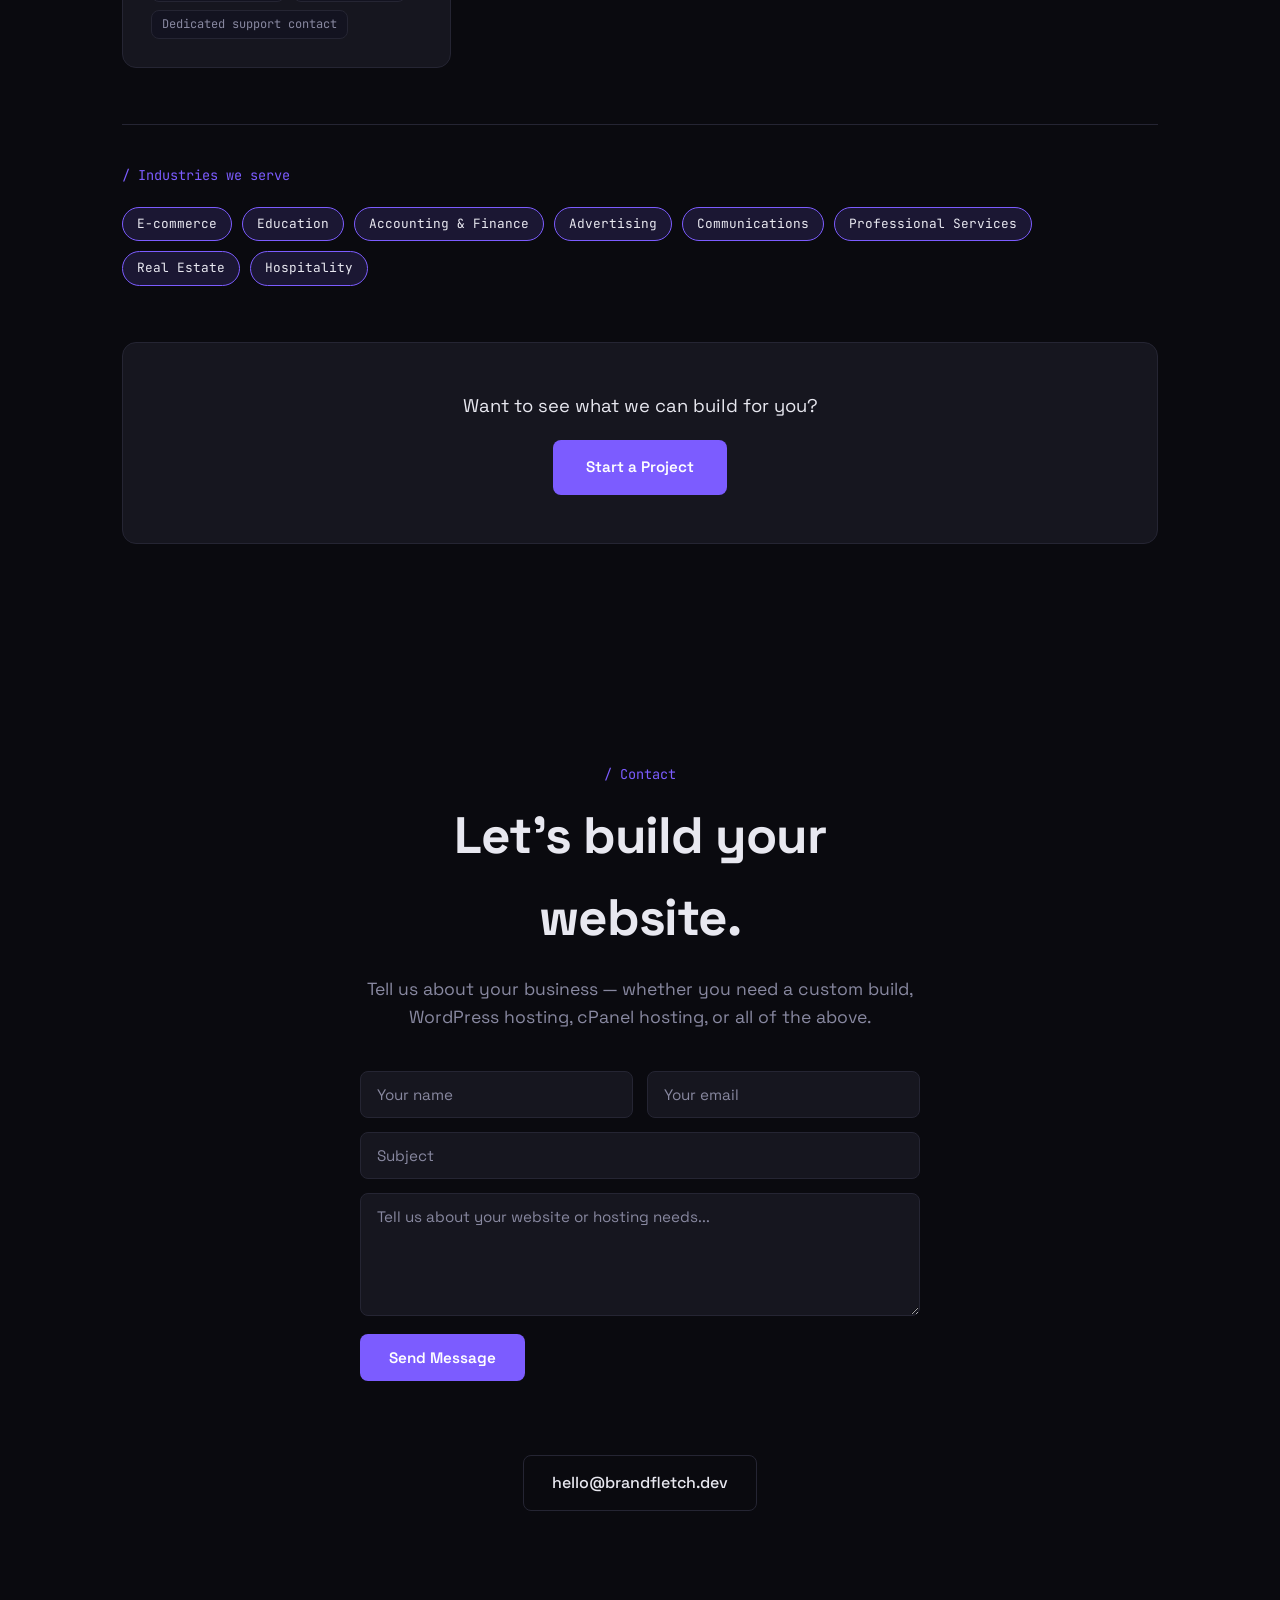
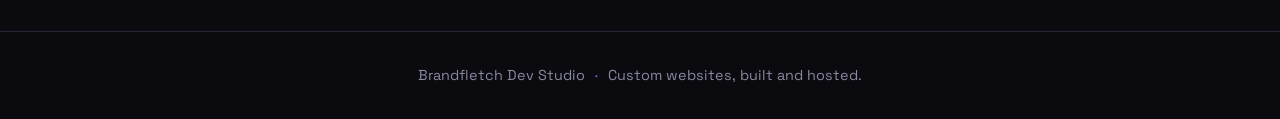
==== commit 5a360bad: "Add checkout.js script tag to index.html" ====
--- a/index.html
+++ b/index.html
@@ -223,5 +223,6 @@
     </footer>
 
     <script src="js/main.js"></script>
+    <script src="js/checkout.js"></script>
 </body>
 </html>
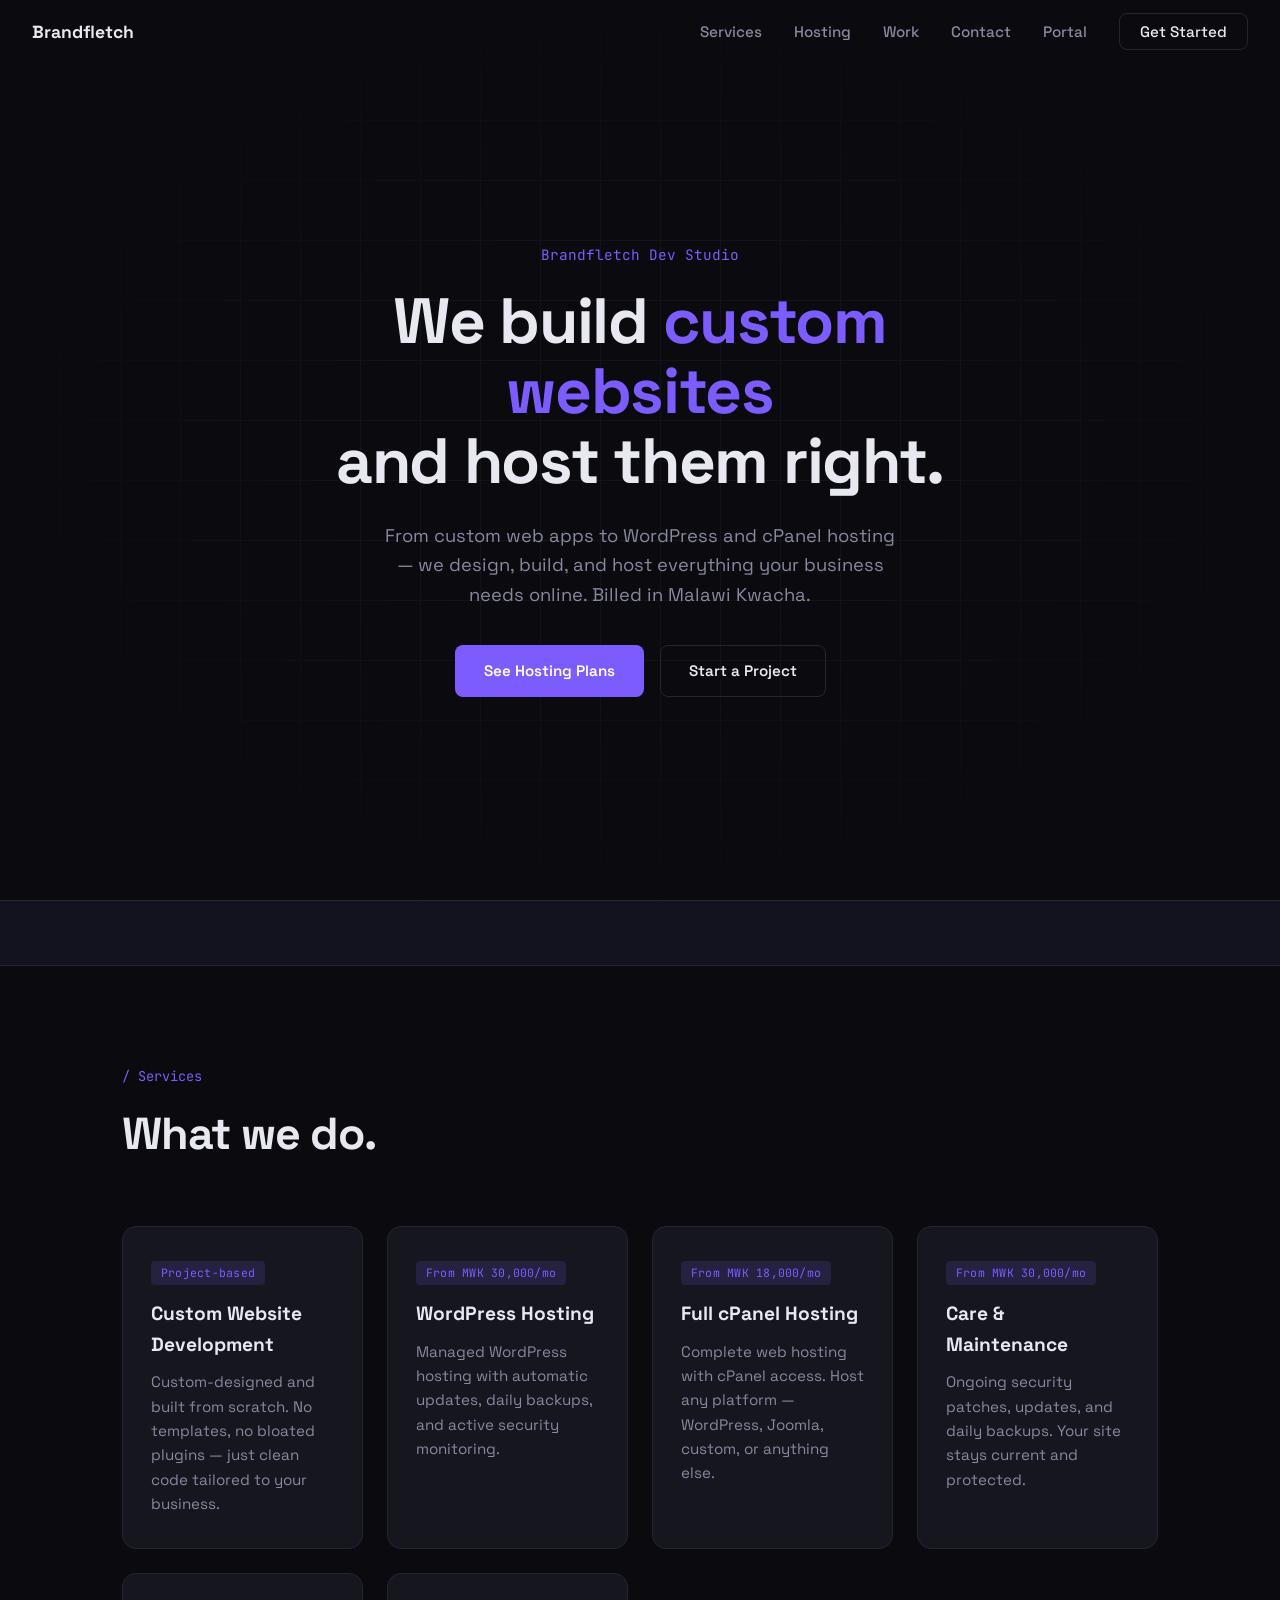
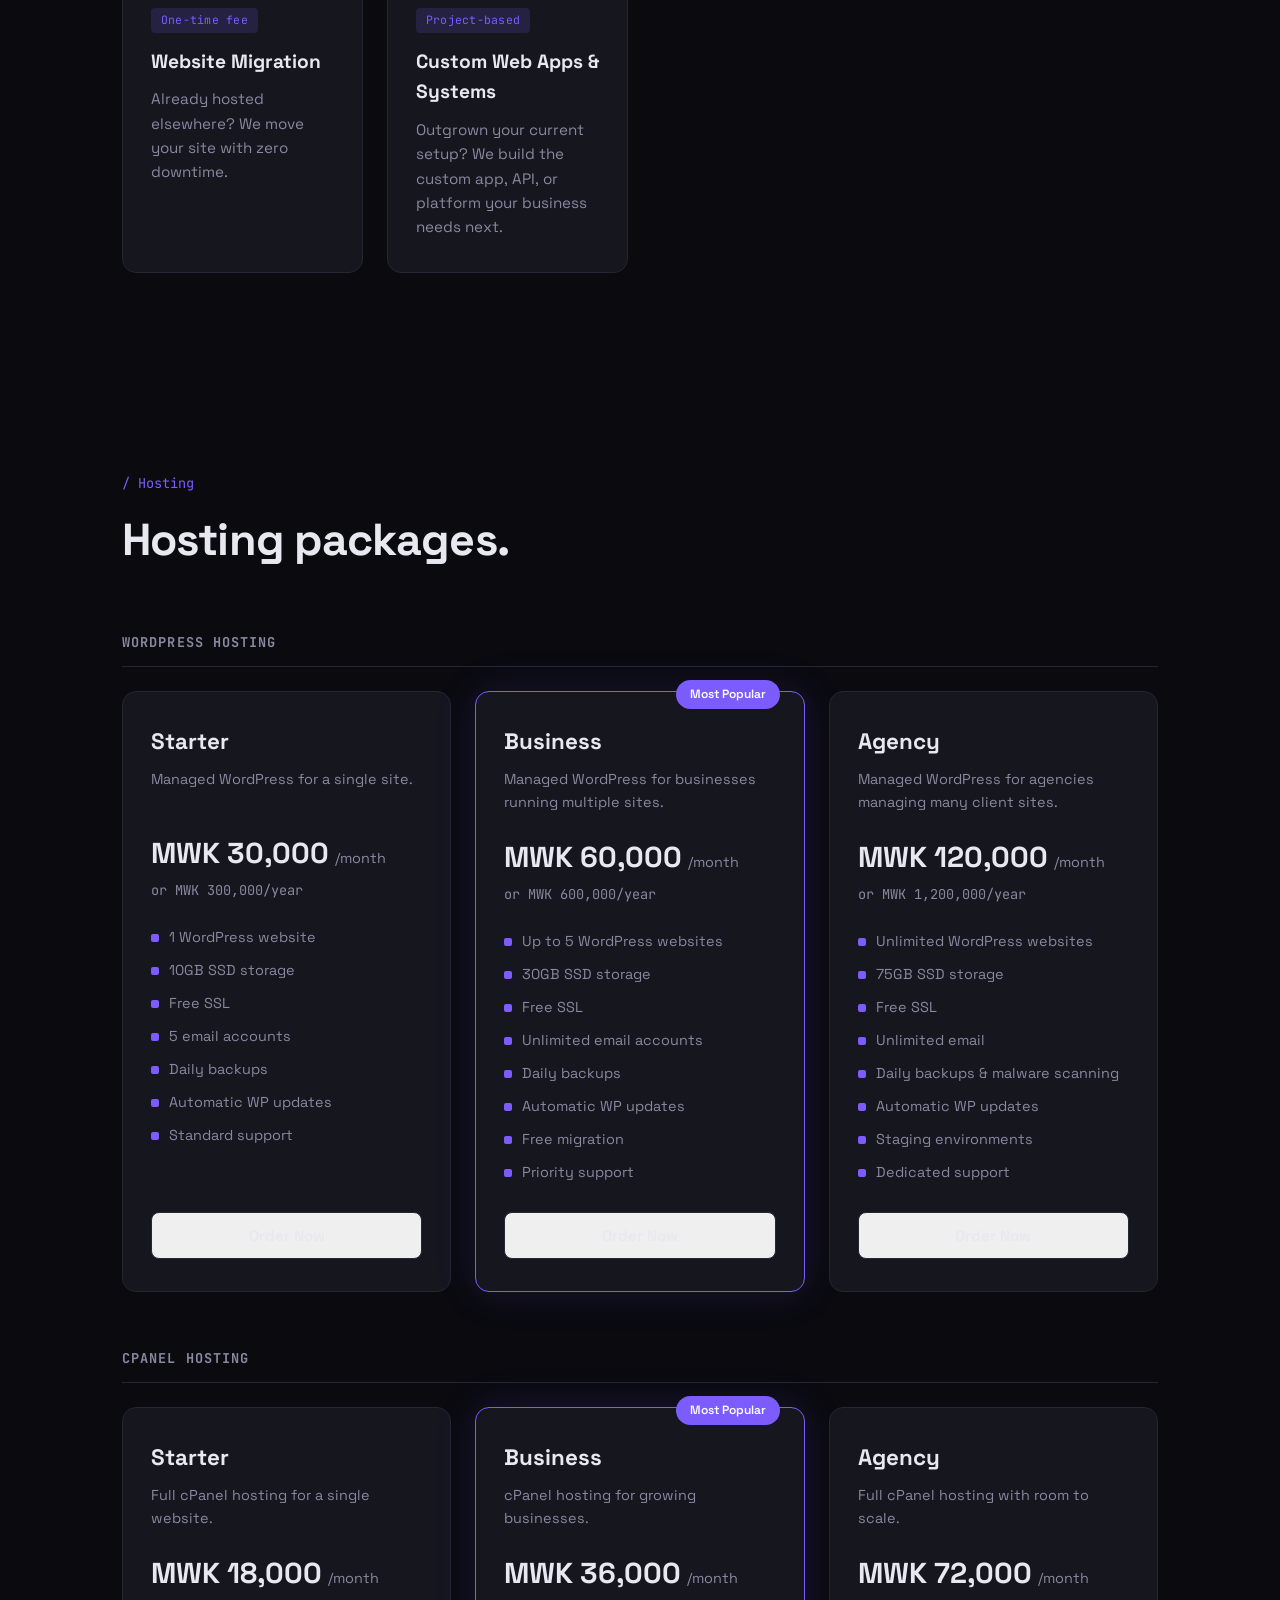
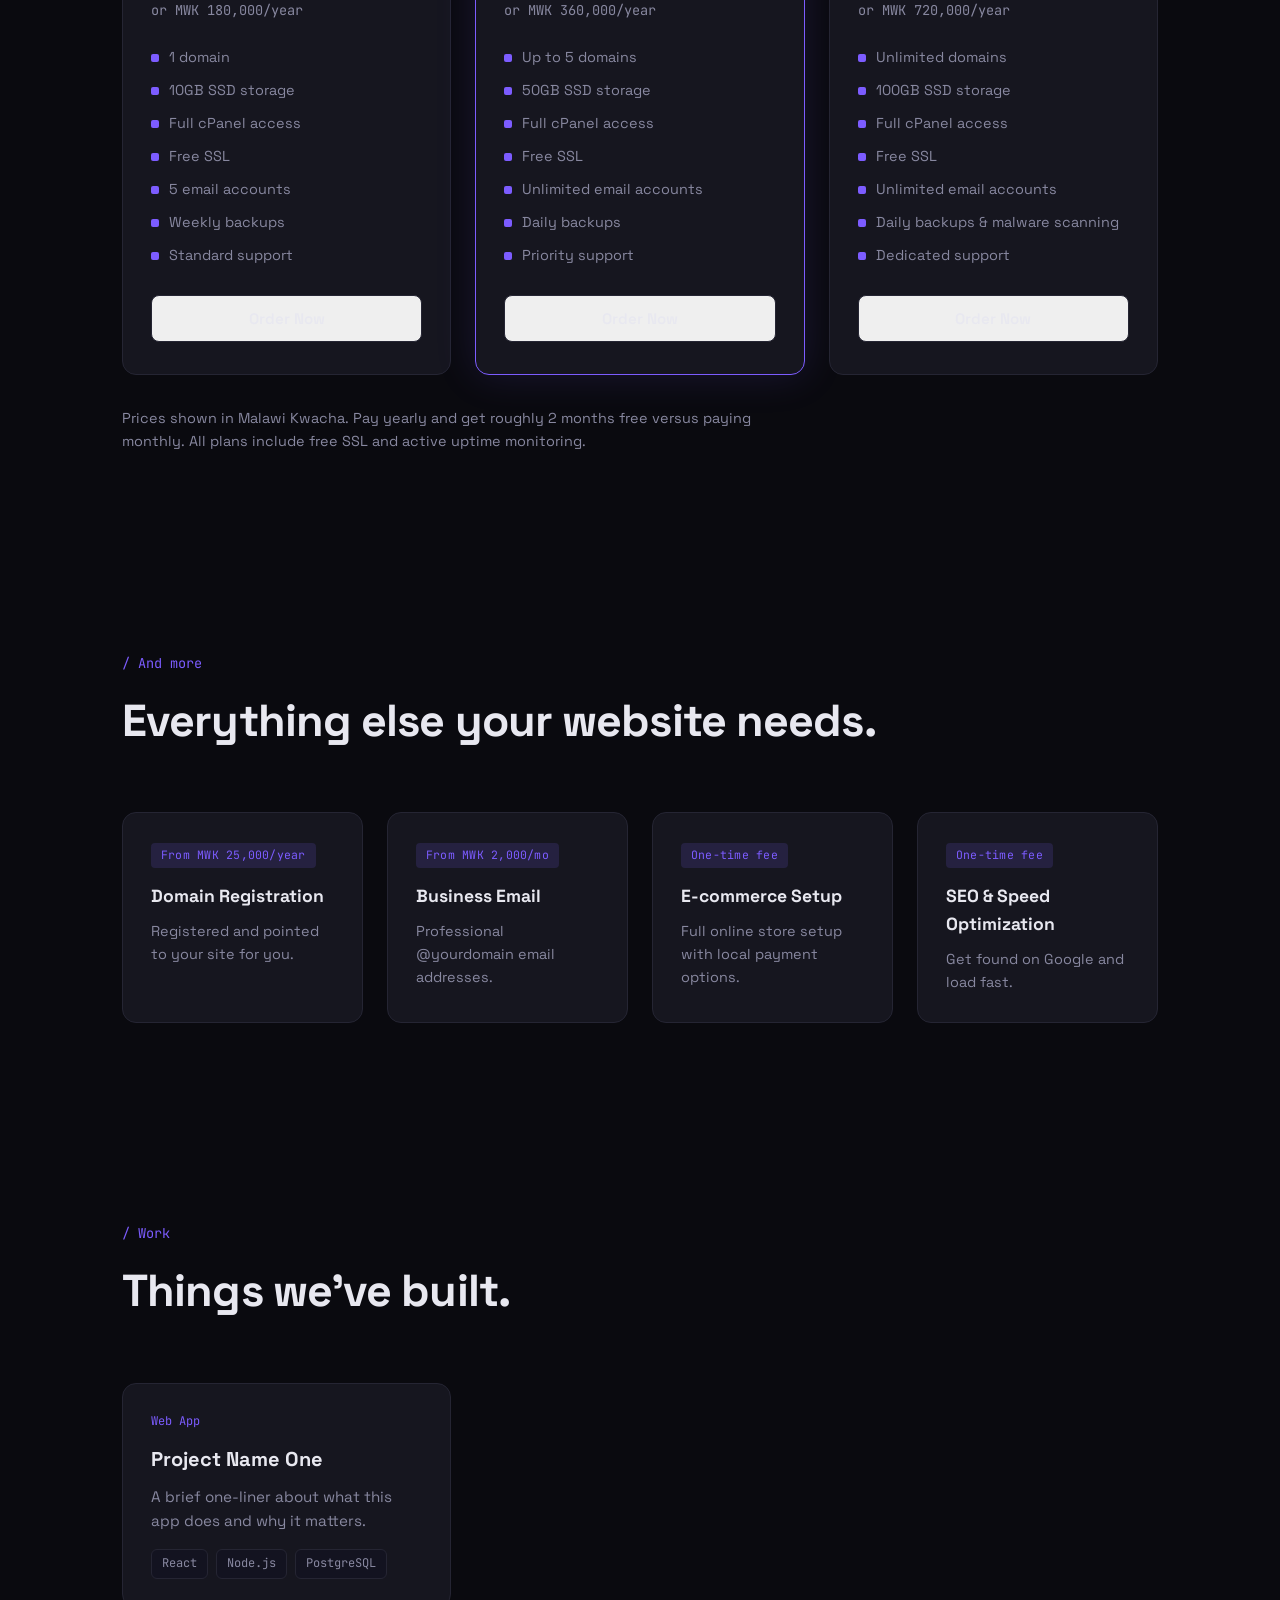
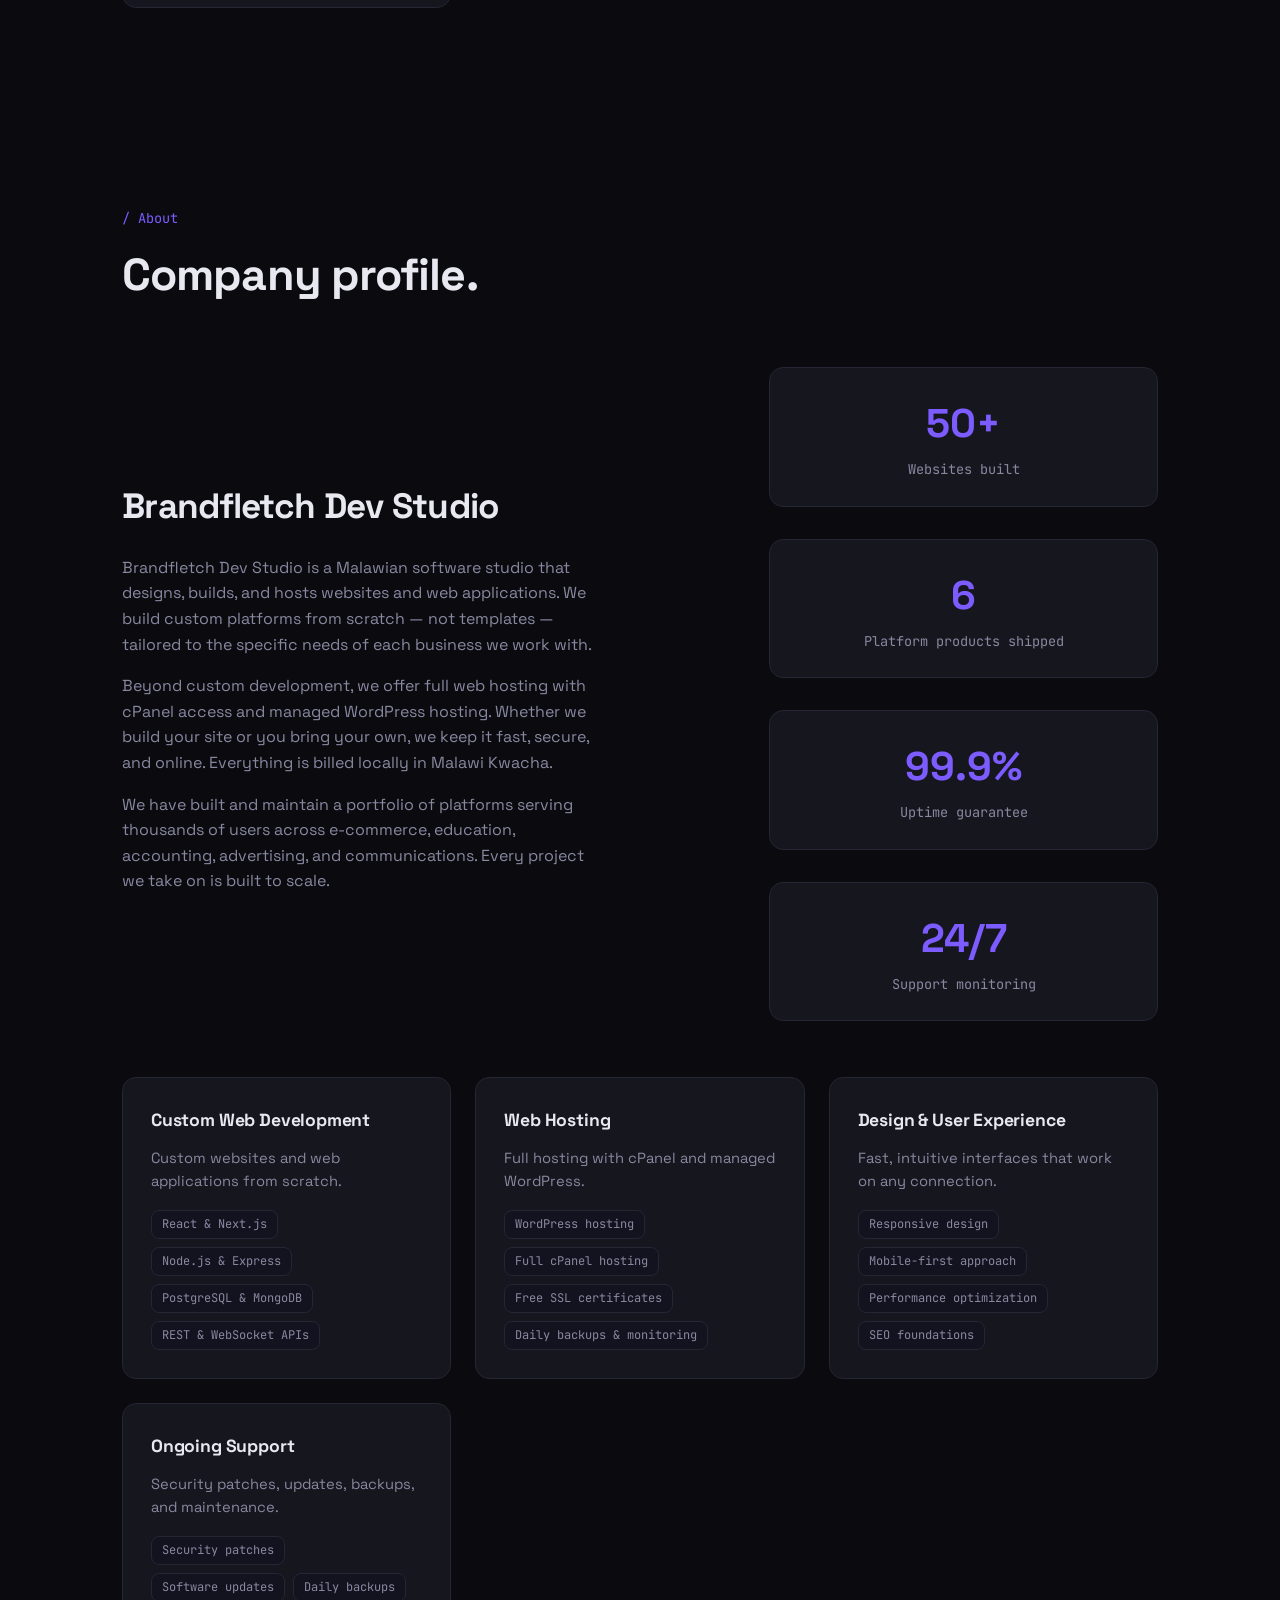
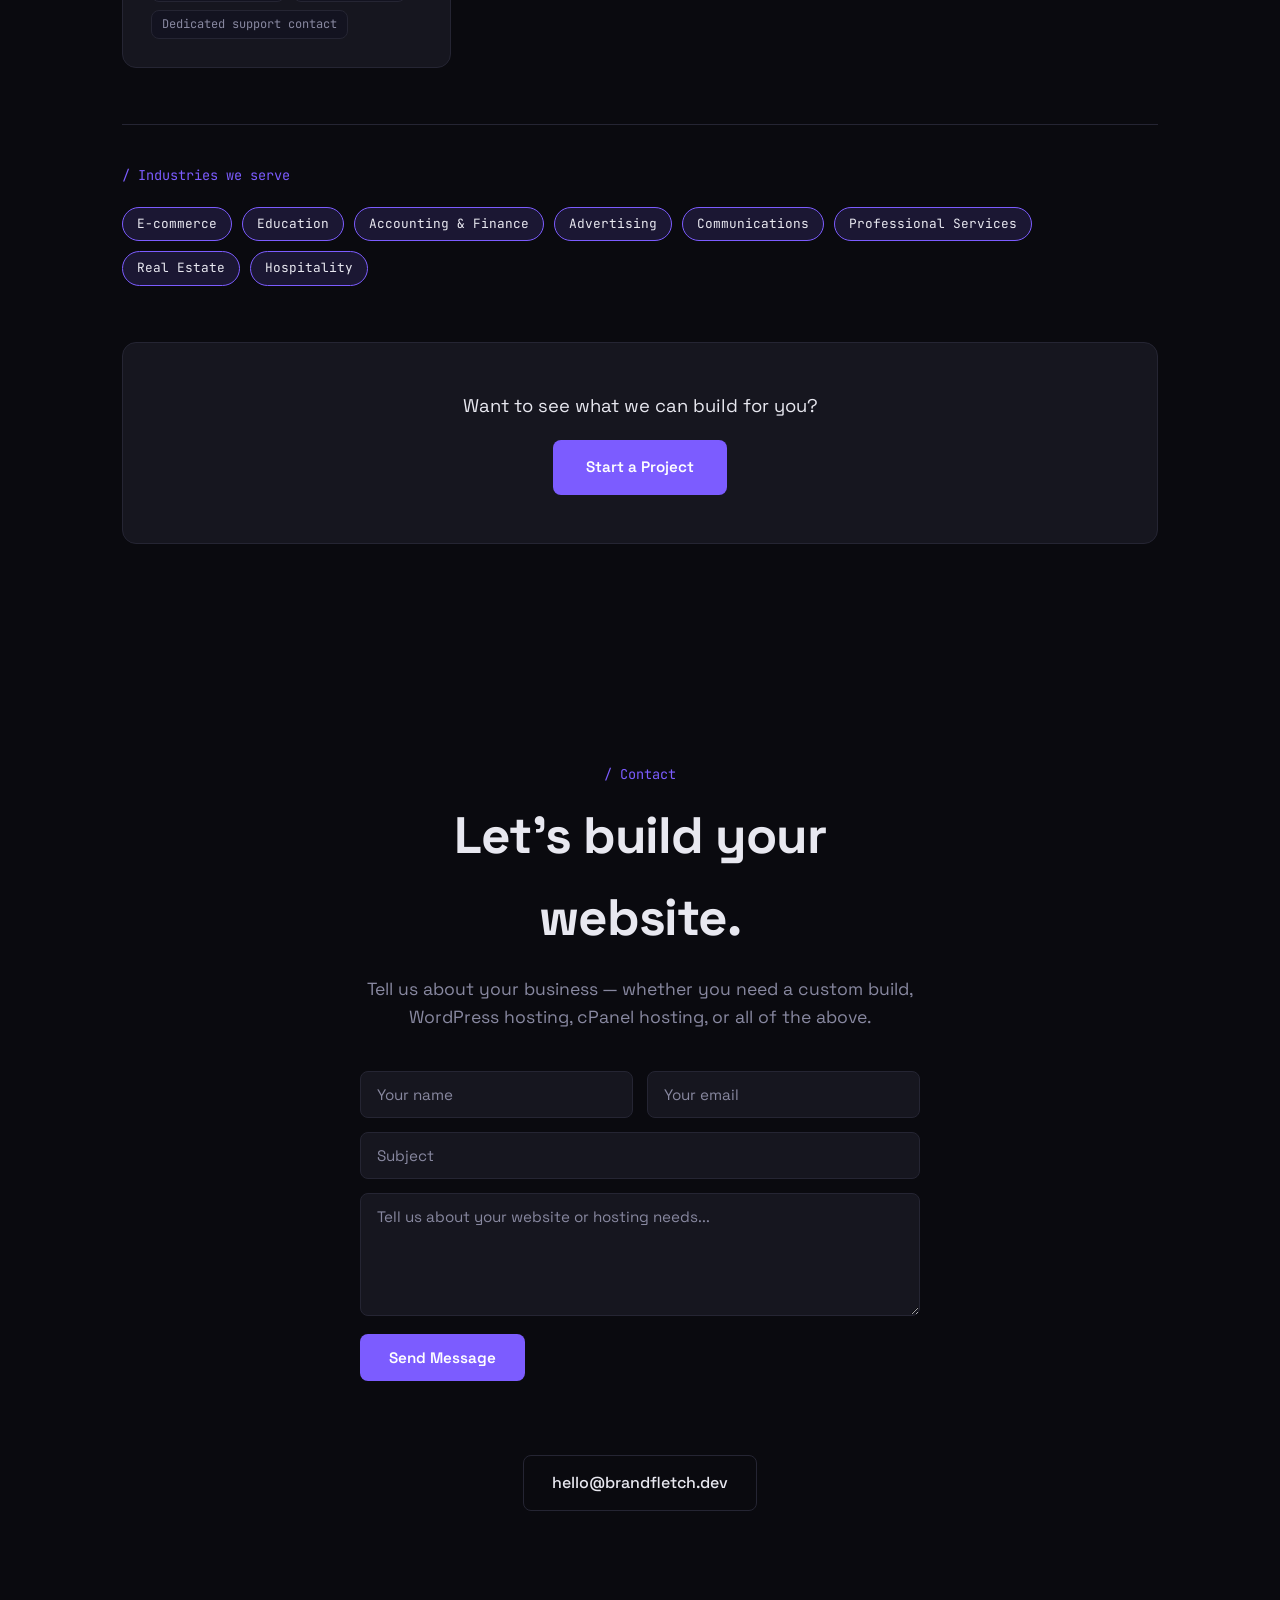
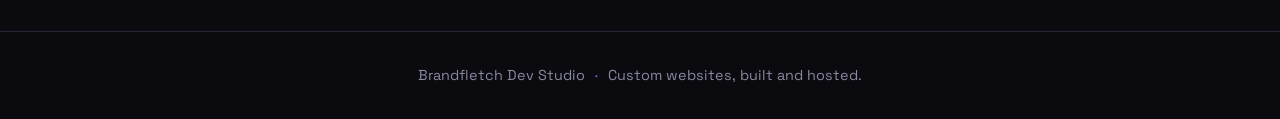
==== commit 7ae7fb91: "Add customer portal with Supabase Auth - New /portal/login.html: login + registration page with Supa" ====
--- a/index.html
+++ b/index.html
@@ -63,6 +63,7 @@
             <li><a href="#hosting">Hosting</a></li>
             <li><a href="#work">Work</a></li>
             <li><a href="#contact">Contact</a></li>
+            <li><a href="/portal/login.html" class="nav-link">Portal</a></li>
             <li><a href="#contact" class="nav-cta">Get Started</a></li>
         </ul>
     </nav>
--- a/css/style.css
+++ b/css/style.css
@@ -1010,3 +1010,403 @@
         grid-template-columns: 1fr;
     }
 }
+
+/* ===================================
+   CHECKOUT — Multi-step modal
+   =================================== */
+
+/* Overlay */
+.ck-overlay {
+    display: none;
+    position: fixed;
+    inset: 0;
+    background: rgba(0, 0, 0, 0.75);
+    backdrop-filter: blur(4px);
+    -webkit-backdrop-filter: blur(4px);
+    z-index: 9999;
+    align-items: flex-start;
+    justify-content: center;
+    overflow-y: auto;
+    padding: 1rem;
+}
+
+/* Modal shell */
+.ck-modal {
+    max-width: 560px;
+    width: 100%;
+    margin: 2vh auto;
+    background: var(--bg-elev, #131320);
+    border: 1px solid var(--border, #252533);
+    border-radius: 16px;
+    overflow: hidden;
+    box-shadow: 0 24px 60px rgba(0, 0, 0, 0.5);
+    animation: ck-slide-up 0.3s var(--ease, cubic-bezier(0.22,1,0.36,1));
+}
+
+@keyframes ck-slide-up {
+    from { opacity: 0; transform: translateY(20px); }
+    to { opacity: 1; transform: translateY(0); }
+}
+
+/* Header */
+.ck-modal-header {
+    display: flex;
+    justify-content: space-between;
+    align-items: center;
+    padding: 1.25rem 1.5rem;
+    border-bottom: 1px solid var(--border, #252533);
+}
+
+.ck-title {
+    font-size: 1.2rem;
+    font-weight: 600;
+    color: var(--text, #e8e8f0);
+}
+
+.ck-close {
+    background: none;
+    border: none;
+    color: var(--text-muted, #8888a0);
+    font-size: 1.5rem;
+    cursor: pointer;
+    padding: 0.25rem 0.5rem;
+    line-height: 1;
+    transition: color 0.2s;
+}
+.ck-close:hover { color: var(--text, #e8e8f0); }
+
+/* Body */
+.ck-modal-body {
+    padding: 1.5rem;
+}
+
+/* Step indicator */
+.ck-steps {
+    display: flex;
+    align-items: center;
+    margin-bottom: 2rem;
+    gap: 0.25rem;
+}
+
+.ck-step {
+    display: flex;
+    align-items: center;
+    gap: 0.4rem;
+    flex-shrink: 0;
+}
+
+.ck-step-num {
+    display: flex;
+    align-items: center;
+    justify-content: center;
+    width: 28px;
+    height: 28px;
+    border-radius: 50%;
+    border: 1.5px solid var(--border, #252533);
+    background: transparent;
+    color: var(--text-muted, #8888a0);
+    font-size: 0.8rem;
+    font-weight: 600;
+    transition: all 0.3s var(--ease, cubic-bezier(0.22,1,0.36,1));
+}
+
+.ck-step.active .ck-step-num {
+    border-color: var(--accent, #7c5cff);
+    background: var(--accent, #7c5cff);
+    color: #fff;
+}
+
+.ck-step.done .ck-step-num {
+    border-color: #22c55e;
+    background: #22c55e;
+    color: #fff;
+}
+.ck-step.done .ck-step-num::after {
+    content: '';
+    width: 10px;
+    height: 5px;
+    border-left: 2px solid #fff;
+    border-bottom: 2px solid #fff;
+    transform: rotate(-45deg) translate(1px, -1px);
+}
+
+.ck-step-label {
+    font-size: 0.8rem;
+    color: var(--text-muted, #8888a0);
+    font-weight: 500;
+    white-space: nowrap;
+}
+.ck-step.active .ck-step-label { color: var(--text, #e8e8f0); }
+.ck-step.done .ck-step-label { color: #22c55e; }
+
+.ck-step-line {
+    flex: 1;
+    min-width: 16px;
+    height: 1.5px;
+    background: var(--border, #252533);
+    transition: background 0.3s;
+}
+.ck-step-line.done { background: #22c55e; }
+
+/* Sections */
+.ck-section {
+    margin-bottom: 0;
+}
+
+.ck-label {
+    font-size: 0.78rem;
+    font-family: var(--font-mono, 'JetBrains Mono', monospace);
+    color: var(--text-muted, #8888a0);
+    margin-bottom: 0.75rem;
+    text-transform: uppercase;
+    letter-spacing: 0.05em;
+}
+
+.ck-hint {
+    font-size: 0.82rem;
+    color: var(--text-muted, #8888a0);
+    margin-top: 0.6rem;
+    line-height: 1.5;
+}
+
+/* Plan box */
+.ck-plan-box {
+    display: flex;
+    justify-content: space-between;
+    align-items: center;
+    padding: 1.25rem;
+    background: var(--bg-card, #16161f);
+    border: 1px solid var(--border, #252533);
+    border-radius: 12px;
+}
+
+.ck-plan-badge {
+    display: inline-block;
+    background: var(--accent, #7c5cff);
+    color: #fff;
+    padding: 0.3rem 0.8rem;
+    border-radius: 6px;
+    font-size: 0.82rem;
+    font-weight: 600;
+    margin-bottom: 0.5rem;
+}
+
+.ck-plan-price {
+    display: flex;
+    align-items: baseline;
+    gap: 0.3rem;
+}
+.ck-price-amount {
+    font-size: 1.4rem;
+    font-weight: 600;
+    color: var(--text, #e8e8f0);
+}
+.ck-price-period {
+    color: var(--text-muted, #8888a0);
+    font-size: 0.88rem;
+}
+
+/* Billing toggle */
+.ck-billing-toggle {
+    display: flex;
+    gap: 0.4rem;
+}
+.ck-toggle-btn {
+    padding: 0.45rem 0.85rem;
+    border-radius: 8px;
+    border: 1px solid var(--border, #252533);
+    background: transparent;
+    color: var(--text-muted, #8888a0);
+    font-size: 0.82rem;
+    font-weight: 500;
+    cursor: pointer;
+    font-family: inherit;
+    transition: all 0.2s;
+}
+.ck-toggle-btn.active {
+    background: var(--accent, #7c5cff);
+    color: #fff;
+    border-color: var(--accent, #7c5cff);
+}
+
+/* Domain tabs */
+.ck-domain-tabs {
+    display: flex;
+    gap: 0.4rem;
+    margin-bottom: 1rem;
+}
+.ck-tab {
+    flex: 1;
+    padding: 0.65rem;
+    border-radius: 8px;
+    border: 1px solid var(--border, #252533);
+    background: transparent;
+    color: var(--text-muted, #8888a0);
+    font-size: 0.85rem;
+    cursor: pointer;
+    font-family: inherit;
+    transition: all 0.2s;
+}
+.ck-tab.active {
+    background: var(--accent, #7c5cff);
+    color: #fff;
+    border-color: var(--accent, #7c5cff);
+}
+
+/* Inputs */
+.ck-input-group {
+    display: flex;
+    gap: 0.5rem;
+}
+
+.ck-input {
+    flex: 1;
+    padding: 0.7rem 0.85rem;
+    border-radius: 8px;
+    border: 1px solid var(--border, #252533);
+    background: var(--bg, #0a0a0f);
+    color: var(--text, #e8e8f0);
+    font-size: 0.92rem;
+    font-family: inherit;
+    outline: none;
+    transition: border-color 0.2s;
+    width: 100%;
+}
+.ck-input:focus {
+    border-color: var(--accent, #7c5cff);
+}
+.ck-input::placeholder { color: var(--text-muted, #8888a0); }
+
+.ck-input-full { width: 100%; margin-bottom: 0.75rem; }
+
+.ck-btn-input {
+    padding: 0.7rem 1.1rem;
+    border-radius: 8px;
+    border: none;
+    background: var(--accent, #7c5cff);
+    color: #fff;
+    font-weight: 500;
+    font-size: 0.85rem;
+    cursor: pointer;
+    font-family: inherit;
+    white-space: nowrap;
+    transition: background 0.2s;
+}
+.ck-btn-input:hover { background: var(--accent-hover, #9479ff); }
+.ck-btn-input:disabled { opacity: 0.5; cursor: default; }
+
+/* Domain result */
+.ck-domain-result {
+    margin-top: 0.6rem;
+    font-size: 0.85rem;
+    min-height: 1.2rem;
+    line-height: 1.5;
+}
+.ck-domain-ok { color: #22c55e; }
+.ck-domain-error { color: #ef4444; }
+.ck-domain-warn { color: #f59e0b; }
+.ck-domain-checking { color: var(--text-muted, #8888a0); }
+
+/* Form grid */
+.ck-form-grid {
+    display: grid;
+    grid-template-columns: 1fr 1fr;
+    gap: 0.75rem;
+    margin-bottom: 0.75rem;
+}
+
+/* Review */
+.ck-review {
+    display: flex;
+    flex-direction: column;
+    gap: 1.25rem;
+}
+
+.ck-review-section {
+    padding-bottom: 1rem;
+    border-bottom: 1px solid var(--border, #252533);
+}
+.ck-review-section:last-of-type {
+    border-bottom: none;
+}
+
+.ck-review-row {
+    display: flex;
+    justify-content: space-between;
+    align-items: center;
+    font-size: 0.9rem;
+    color: var(--text, #e8e8f0);
+    padding: 0.35rem 0;
+}
+.ck-review-row span:first-child {
+    color: var(--text-muted, #8888a0);
+}
+
+.ck-review-total {
+    padding-top: 0.5rem;
+    border-top: 2px solid var(--border, #252533);
+}
+.ck-total-amount {
+    font-size: 1.2rem !important;
+    font-weight: 600;
+    color: var(--accent, #7c5cff) !important;
+}
+
+/* Actions */
+.ck-actions {
+    display: flex;
+    justify-content: space-between;
+    gap: 0.75rem;
+    margin-top: 1.75rem;
+}
+
+.ck-btn-primary {
+    flex: 1;
+    padding: 0.85rem 1.5rem;
+    border-radius: 10px;
+    border: none;
+    background: var(--accent, #7c5cff);
+    color: #fff;
+    font-weight: 600;
+    font-size: 0.95rem;
+    cursor: pointer;
+    font-family: inherit;
+    transition: background 0.2s;
+}
+.ck-btn-primary:hover { background: var(--accent-hover, #9479ff); }
+.ck-btn-primary:disabled { opacity: 0.5; cursor: default; }
+
+.ck-btn-secondary {
+    padding: 0.85rem 1.25rem;
+    border-radius: 10px;
+    border: 1px solid var(--border, #252533);
+    background: transparent;
+    color: var(--text-muted, #8888a0);
+    font-weight: 500;
+    font-size: 0.95rem;
+    cursor: pointer;
+    font-family: inherit;
+    transition: all 0.2s;
+}
+.ck-btn-secondary:hover { color: var(--text, #e8e8f0); border-color: var(--text-muted, #8888a0); }
+
+/* Error */
+.ck-error {
+    margin-top: 0.85rem;
+    color: #ef4444;
+    font-size: 0.85rem;
+    text-align: center;
+}
+
+/* Mobile */
+@media (max-width: 540px) {
+    .ck-modal { margin: 0; border-radius: 0; min-height: 100vh; }
+    .ck-overlay { padding: 0; }
+    .ck-modal-body { padding: 1.25rem 1rem; }
+    .ck-step-label { display: none; }
+    .ck-step-line { min-width: 12px; }
+    .ck-plan-box { flex-direction: column; gap: 1rem; align-items: flex-start; }
+    .ck-form-grid { grid-template-columns: 1fr; }
+    .ck-actions { flex-direction: column-reverse; }
+    .ck-btn-primary, .ck-btn-secondary { width: 100%; }
+}
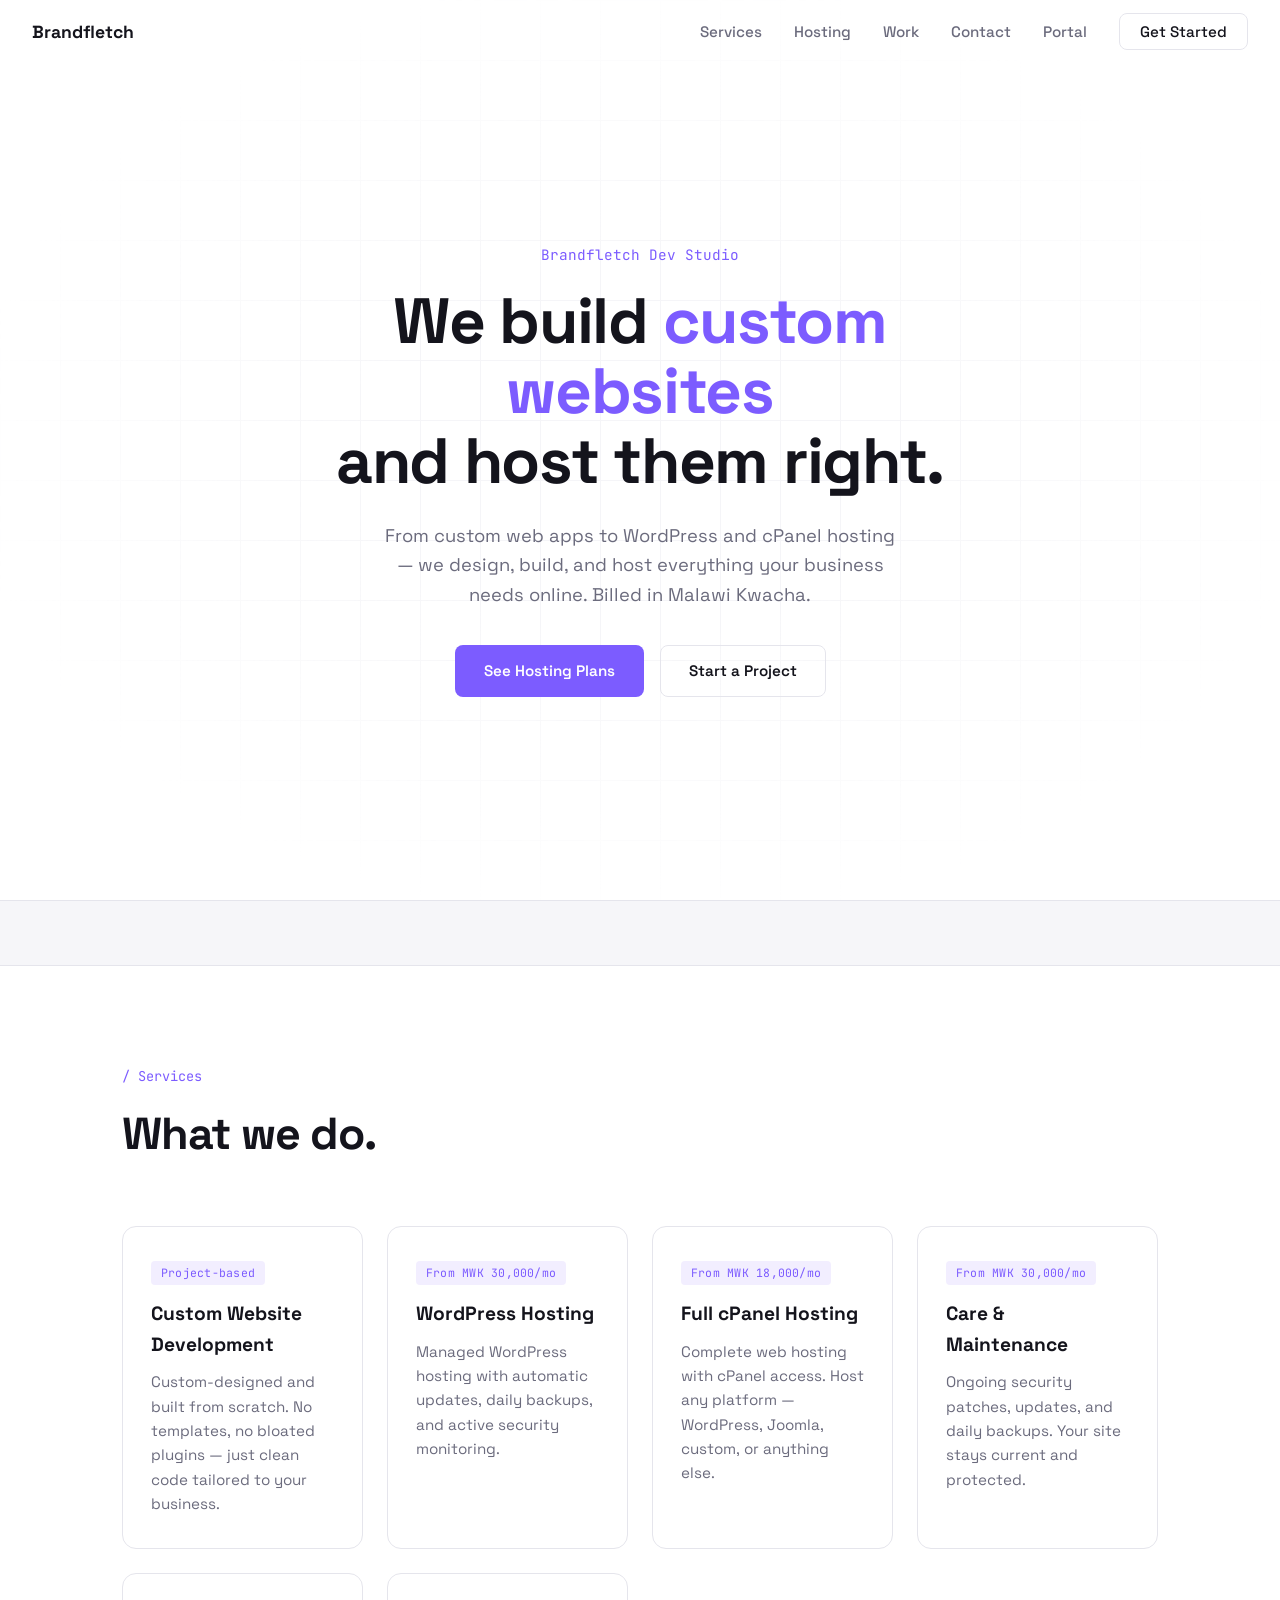
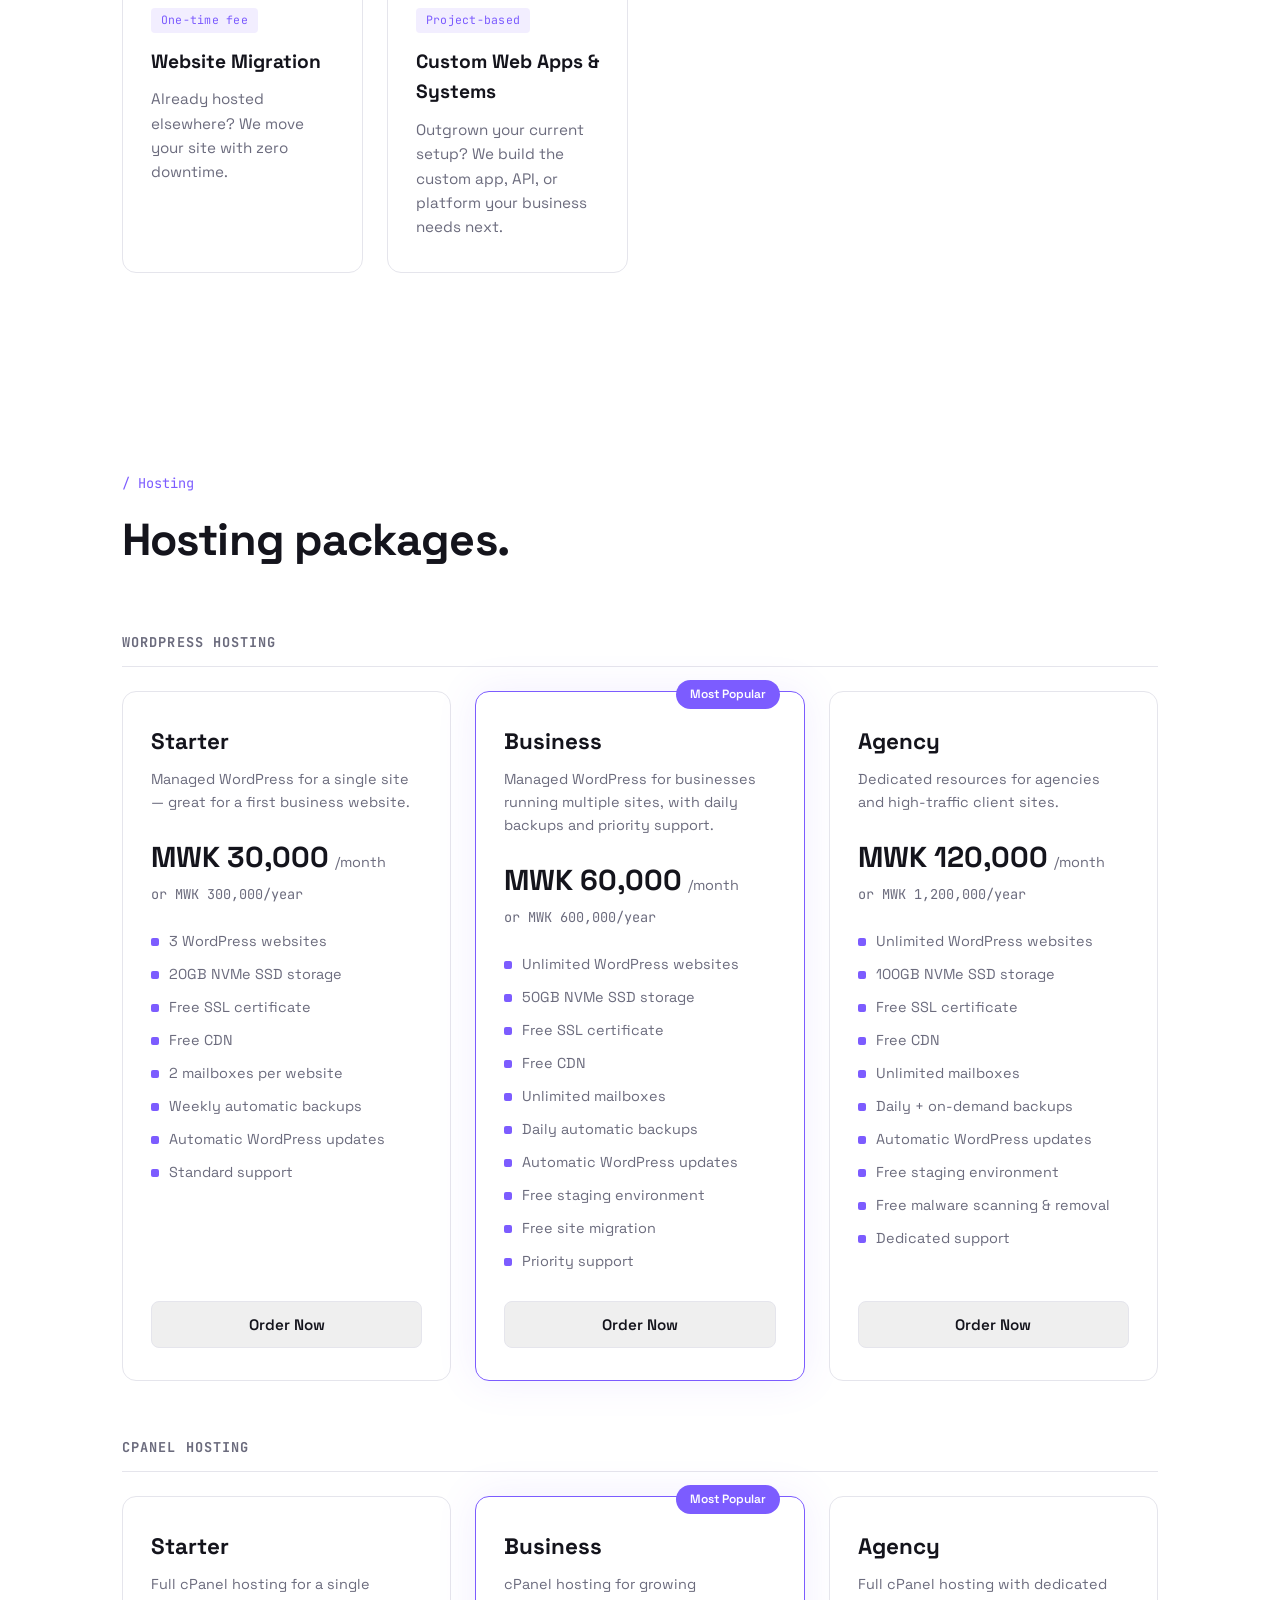
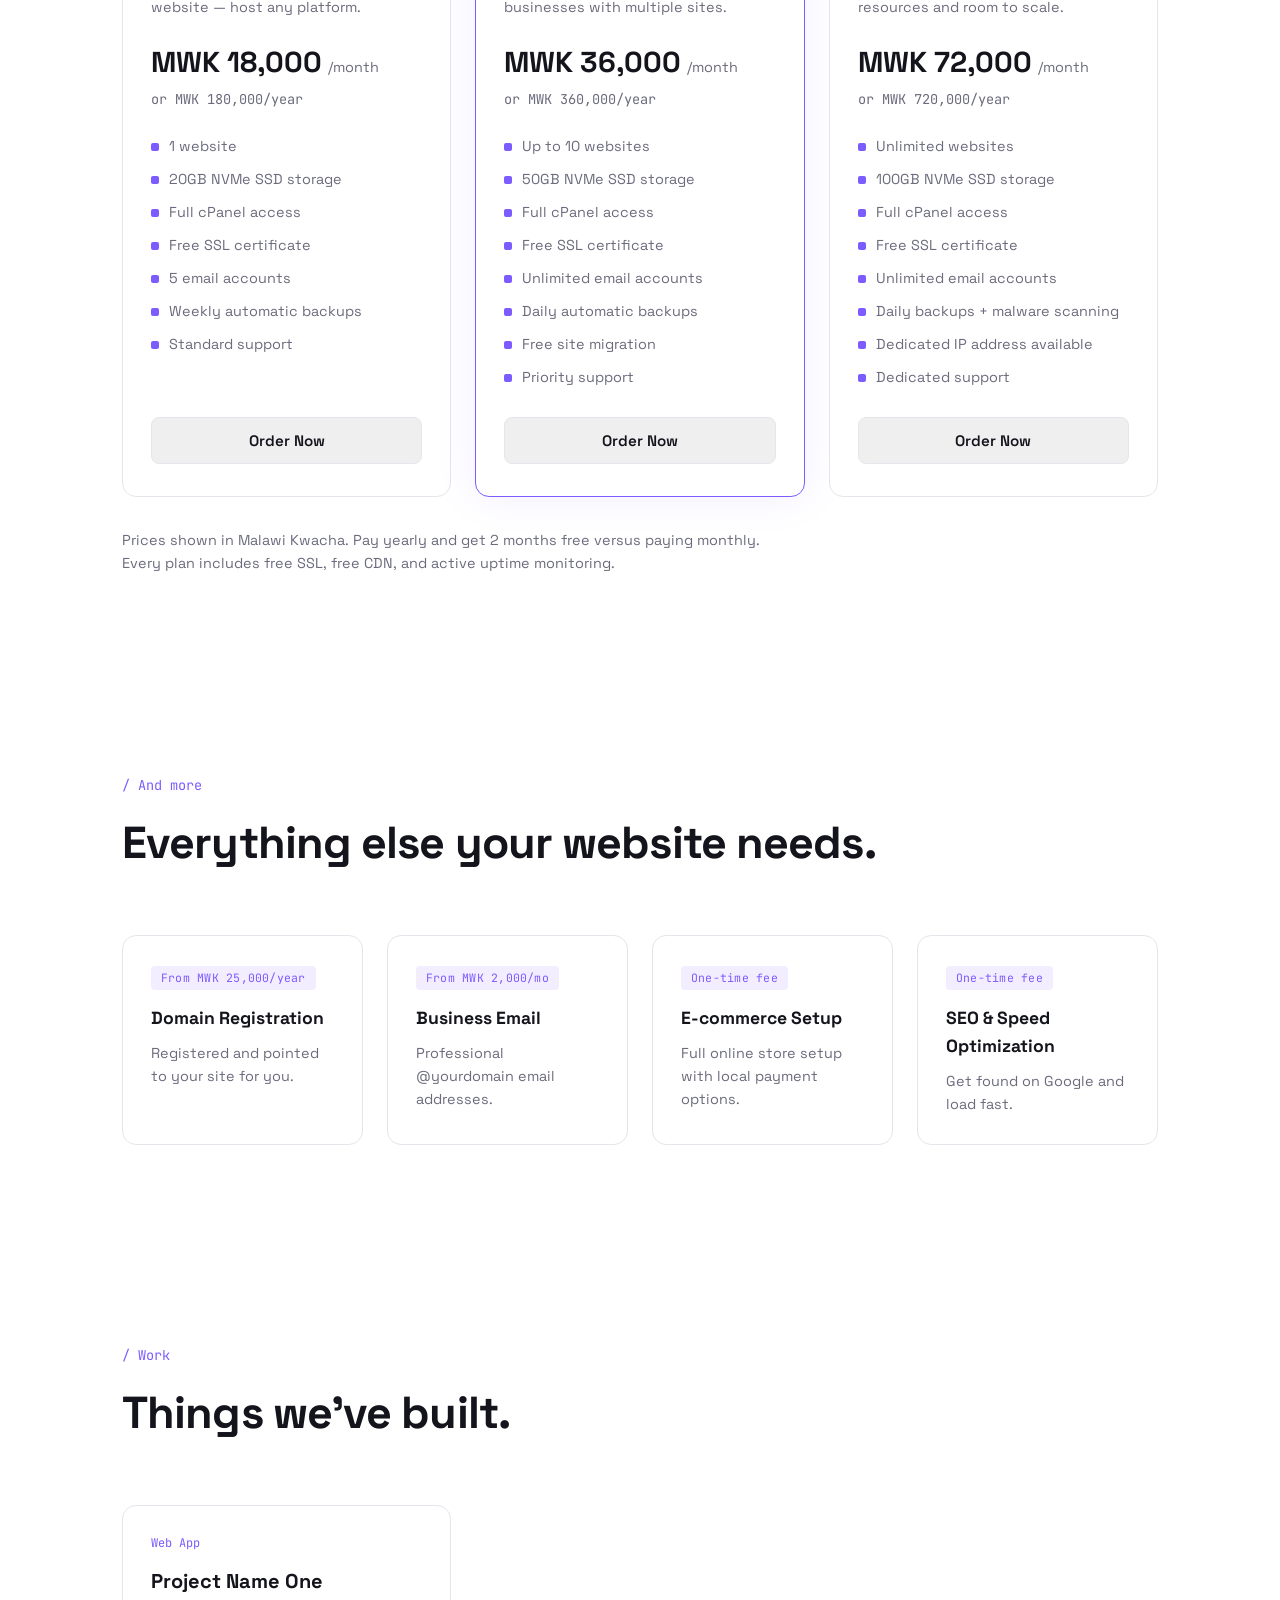
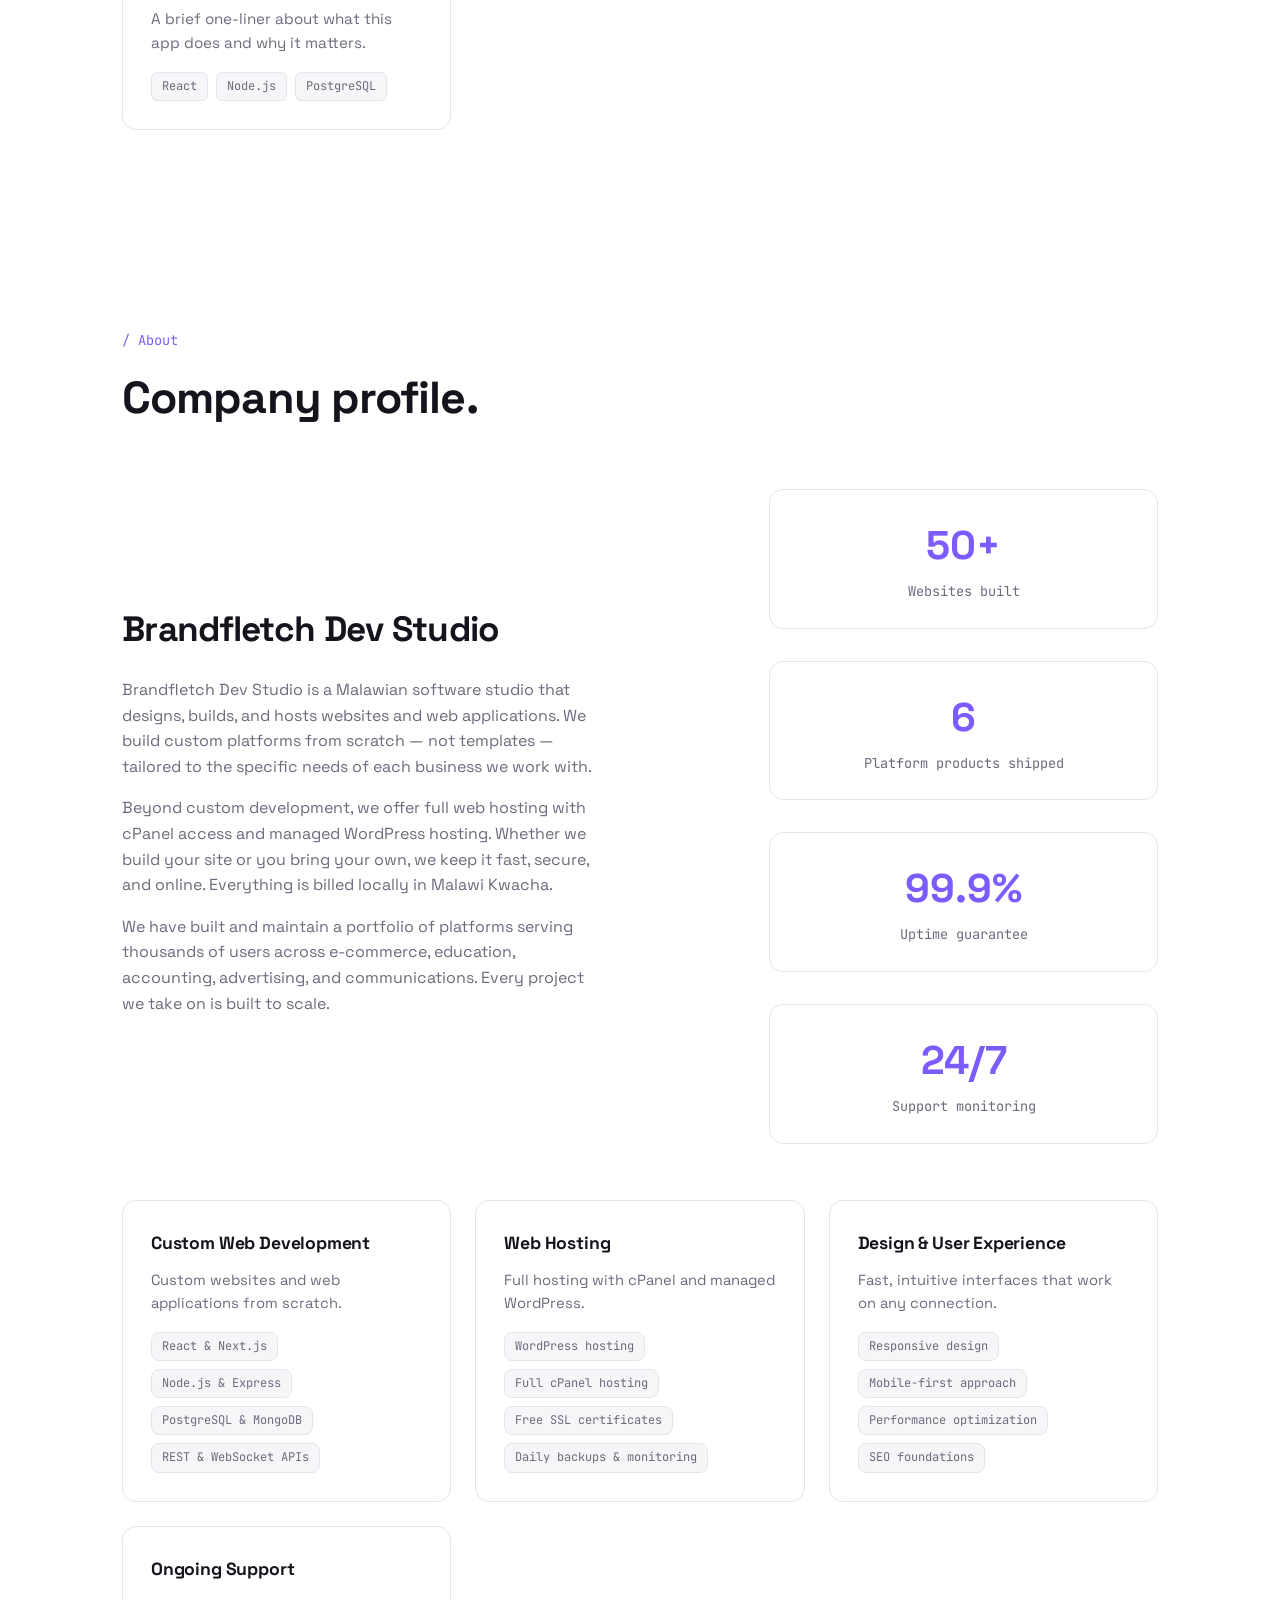
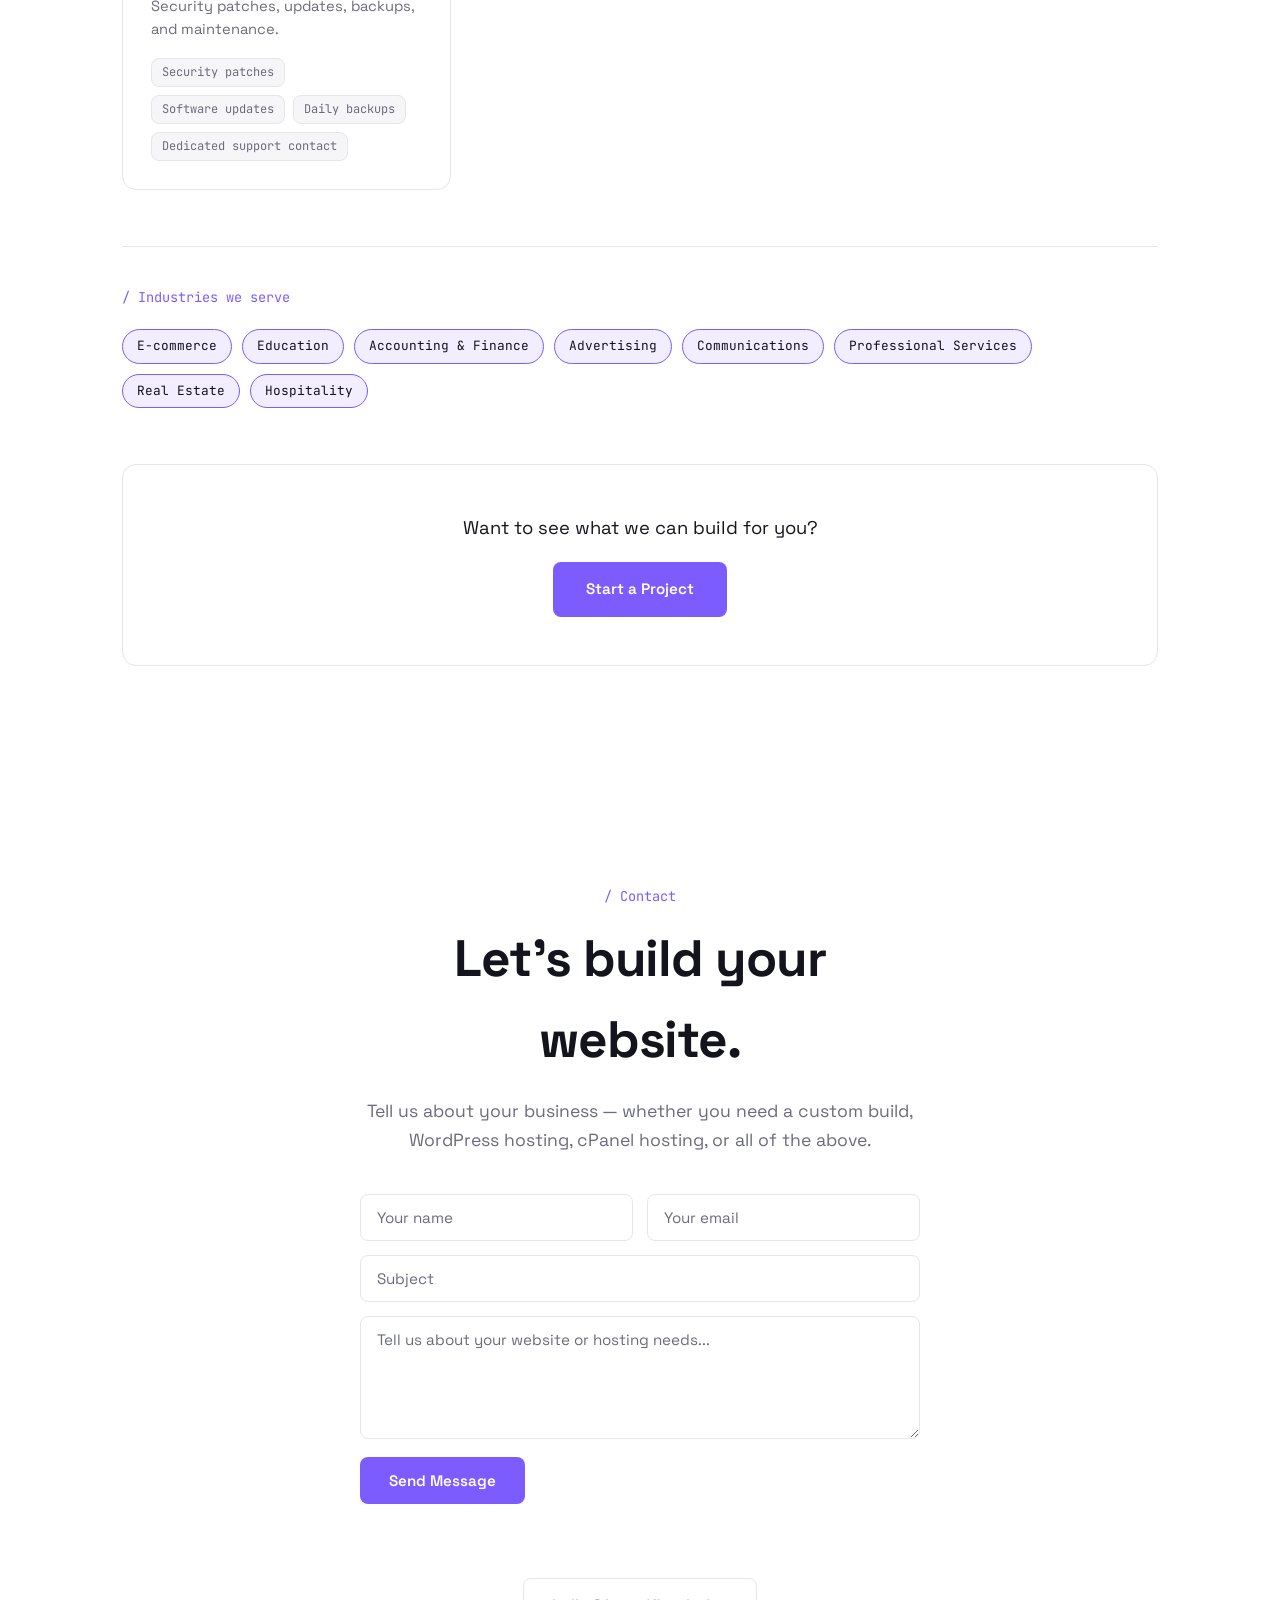
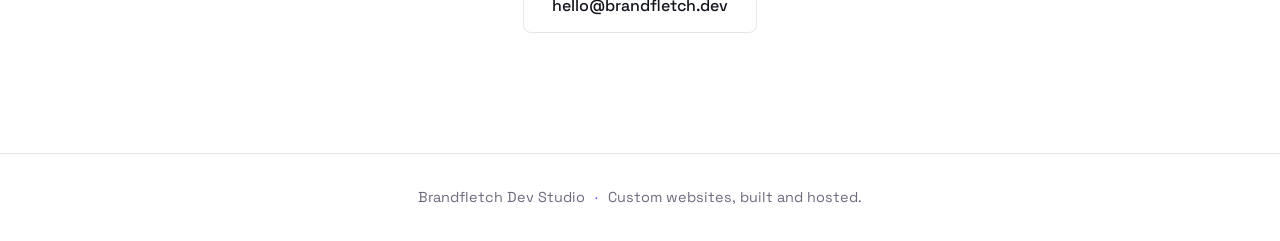
==== commit dc2f2a44: "Switch public site to light mode by default, restructure hosting tiers on Hostinger blueprint Theme:" ====
--- a/index.html
+++ b/index.html
@@ -1,5 +1,5 @@
 <!DOCTYPE html>
-<html lang="en" data-theme="dark">
+<html lang="en" data-theme="light">
 <head>
     <meta charset="UTF-8">
     <meta name="viewport" content="width=device-width, initial-scale=1.0">
--- a/css/style.css
+++ b/css/style.css
@@ -11,21 +11,33 @@
 }
 
 :root {
+    --bg: #ffffff;
+    --bg-elev: #f6f6f9;
+    --bg-card: #ffffff;
+    --border: #e5e5ec;
+    --text: #14141c;
+    --text-muted: #6b6b7d;
+    --accent: #7c5cff;
+    --accent-glow: rgba(124, 92, 255, 0.10);
+    --accent-hover: #6a45f5;
+    --radius: 14px;
+    --radius-sm: 8px;
+    --max-w: 1100px;
+    --font-display: 'Space Grotesk', sans-serif;
+    --font-mono: 'JetBrains Mono', monospace;
+    --ease: cubic-bezier(0.22, 1, 0.36, 1);
+}
+
+/* Dark theme override — opt in via data-theme="dark" on <html> */
+[data-theme="dark"] {
     --bg: #0a0a0f;
     --bg-elev: #131320;
     --bg-card: #16161f;
     --border: #252533;
     --text: #e8e8f0;
     --text-muted: #8888a0;
-    --accent: #7c5cff;
     --accent-glow: rgba(124, 92, 255, 0.15);
     --accent-hover: #9479ff;
-    --radius: 14px;
-    --radius-sm: 8px;
-    --max-w: 1100px;
-    --font-display: 'Space Grotesk', sans-serif;
-    --font-mono: 'JetBrains Mono', monospace;
-    --ease: cubic-bezier(0.22, 1, 0.36, 1);
 }
 
 html {
@@ -64,11 +76,15 @@
 }
 
 #nav.scrolled {
-    background: rgba(10, 10, 15, 0.85);
+    background: rgba(255, 255, 255, 0.85);
     backdrop-filter: blur(14px);
     -webkit-backdrop-filter: blur(14px);
     border-bottom-color: var(--border);
     padding: 12px 32px;
+}
+
+[data-theme="dark"] #nav.scrolled {
+    background: rgba(10, 10, 15, 0.85);
 }
 
 .nav-logo {
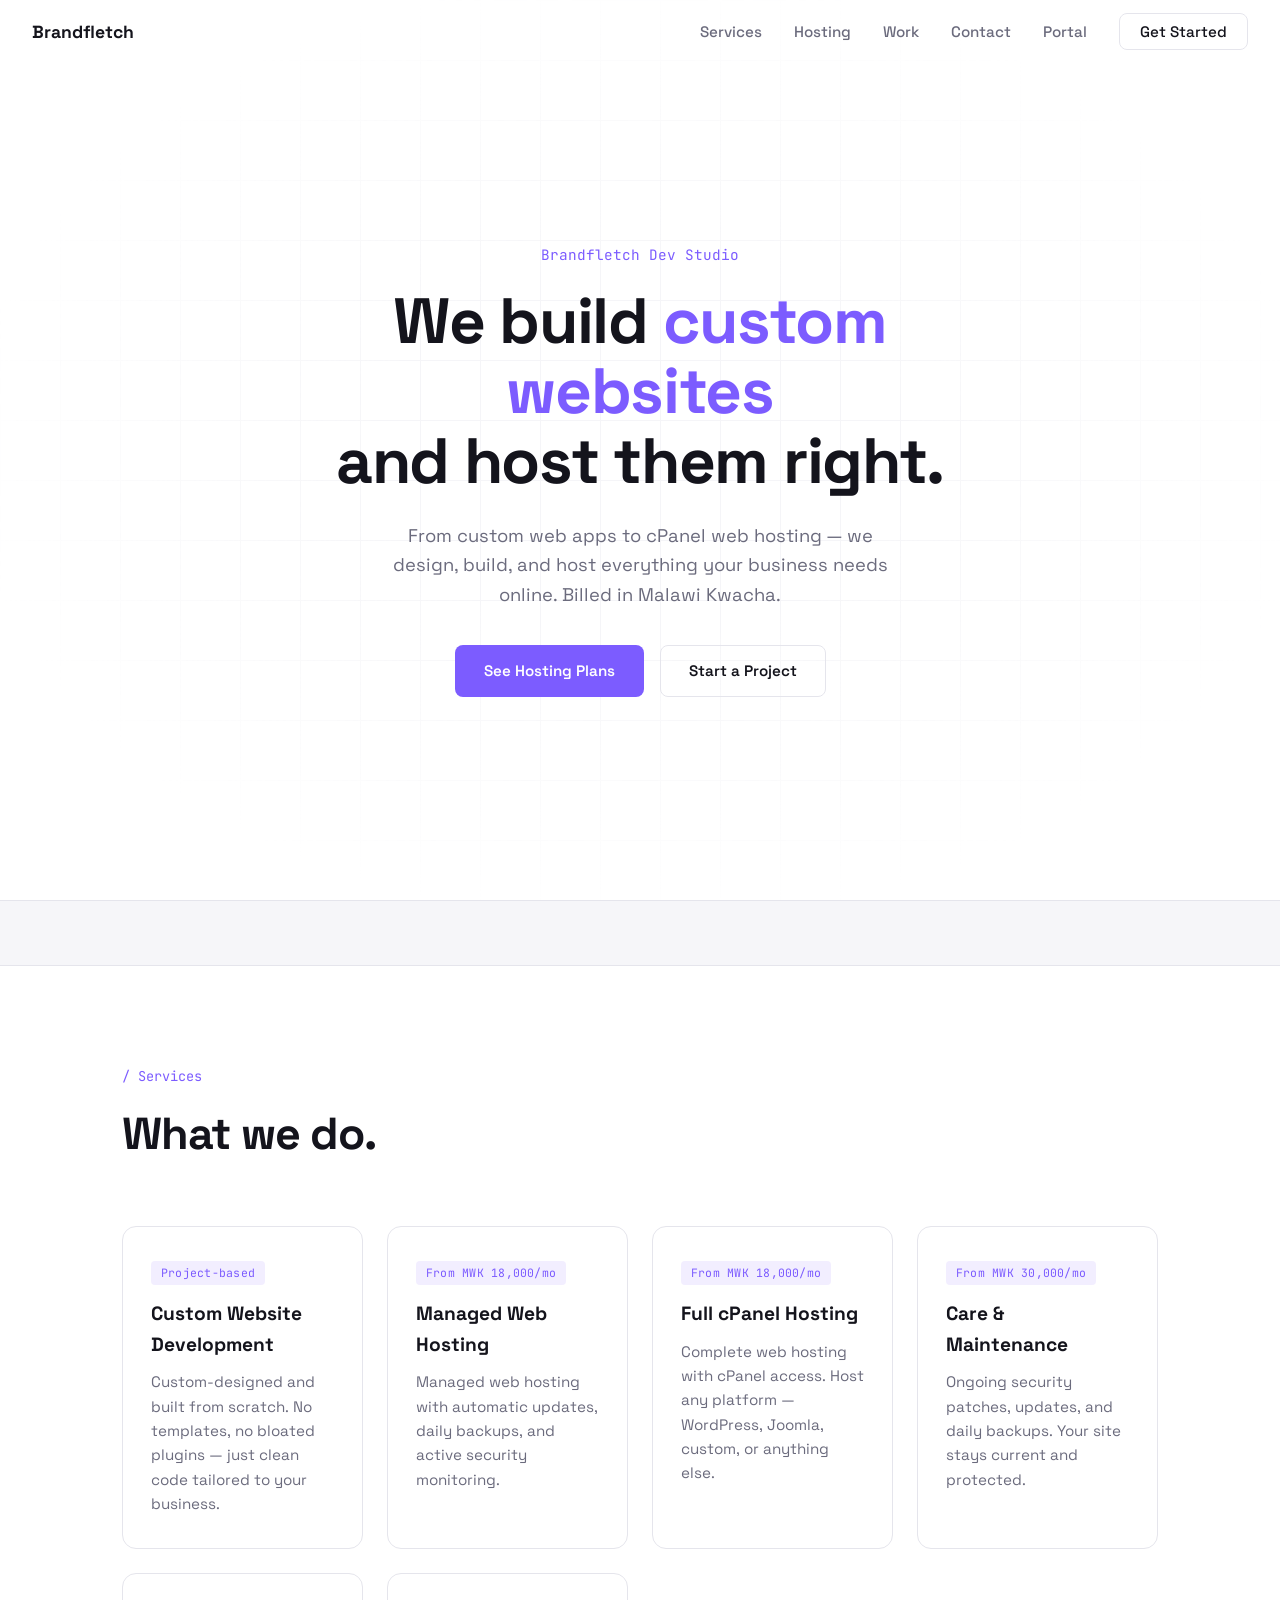
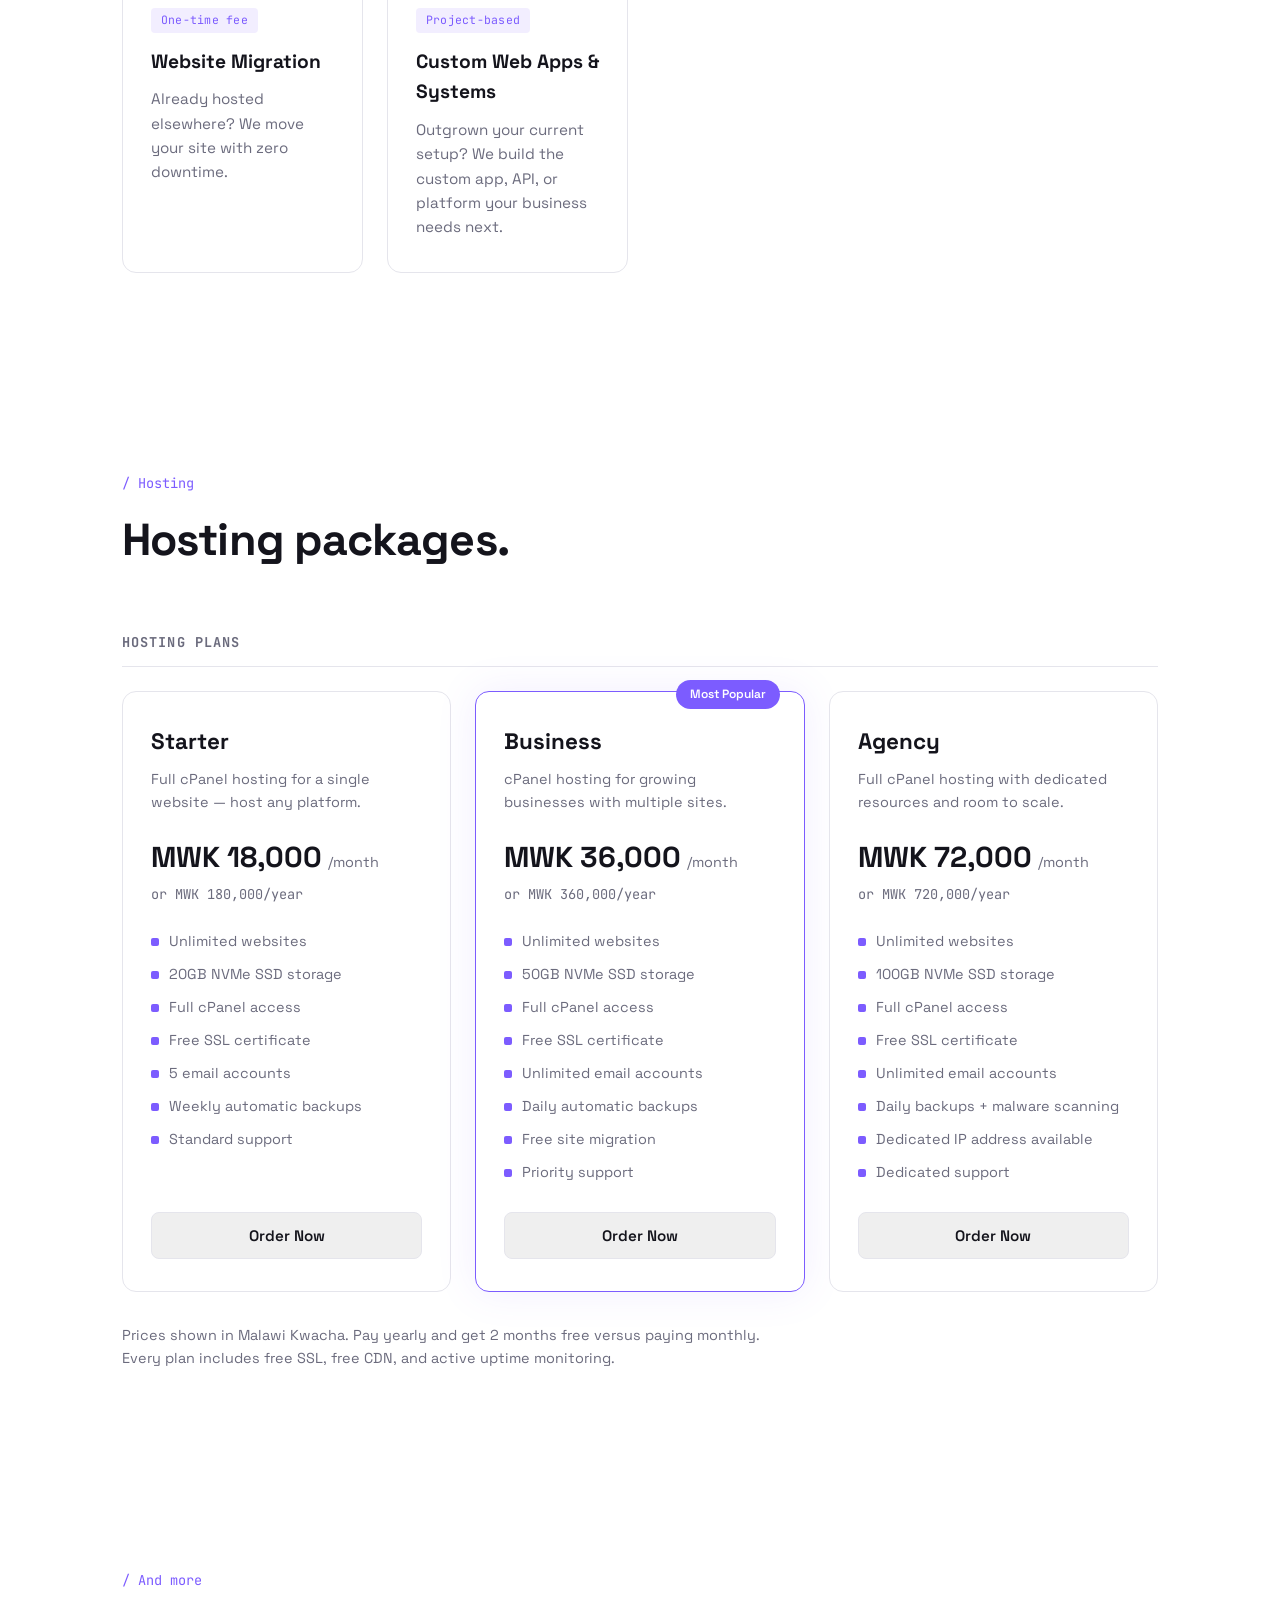
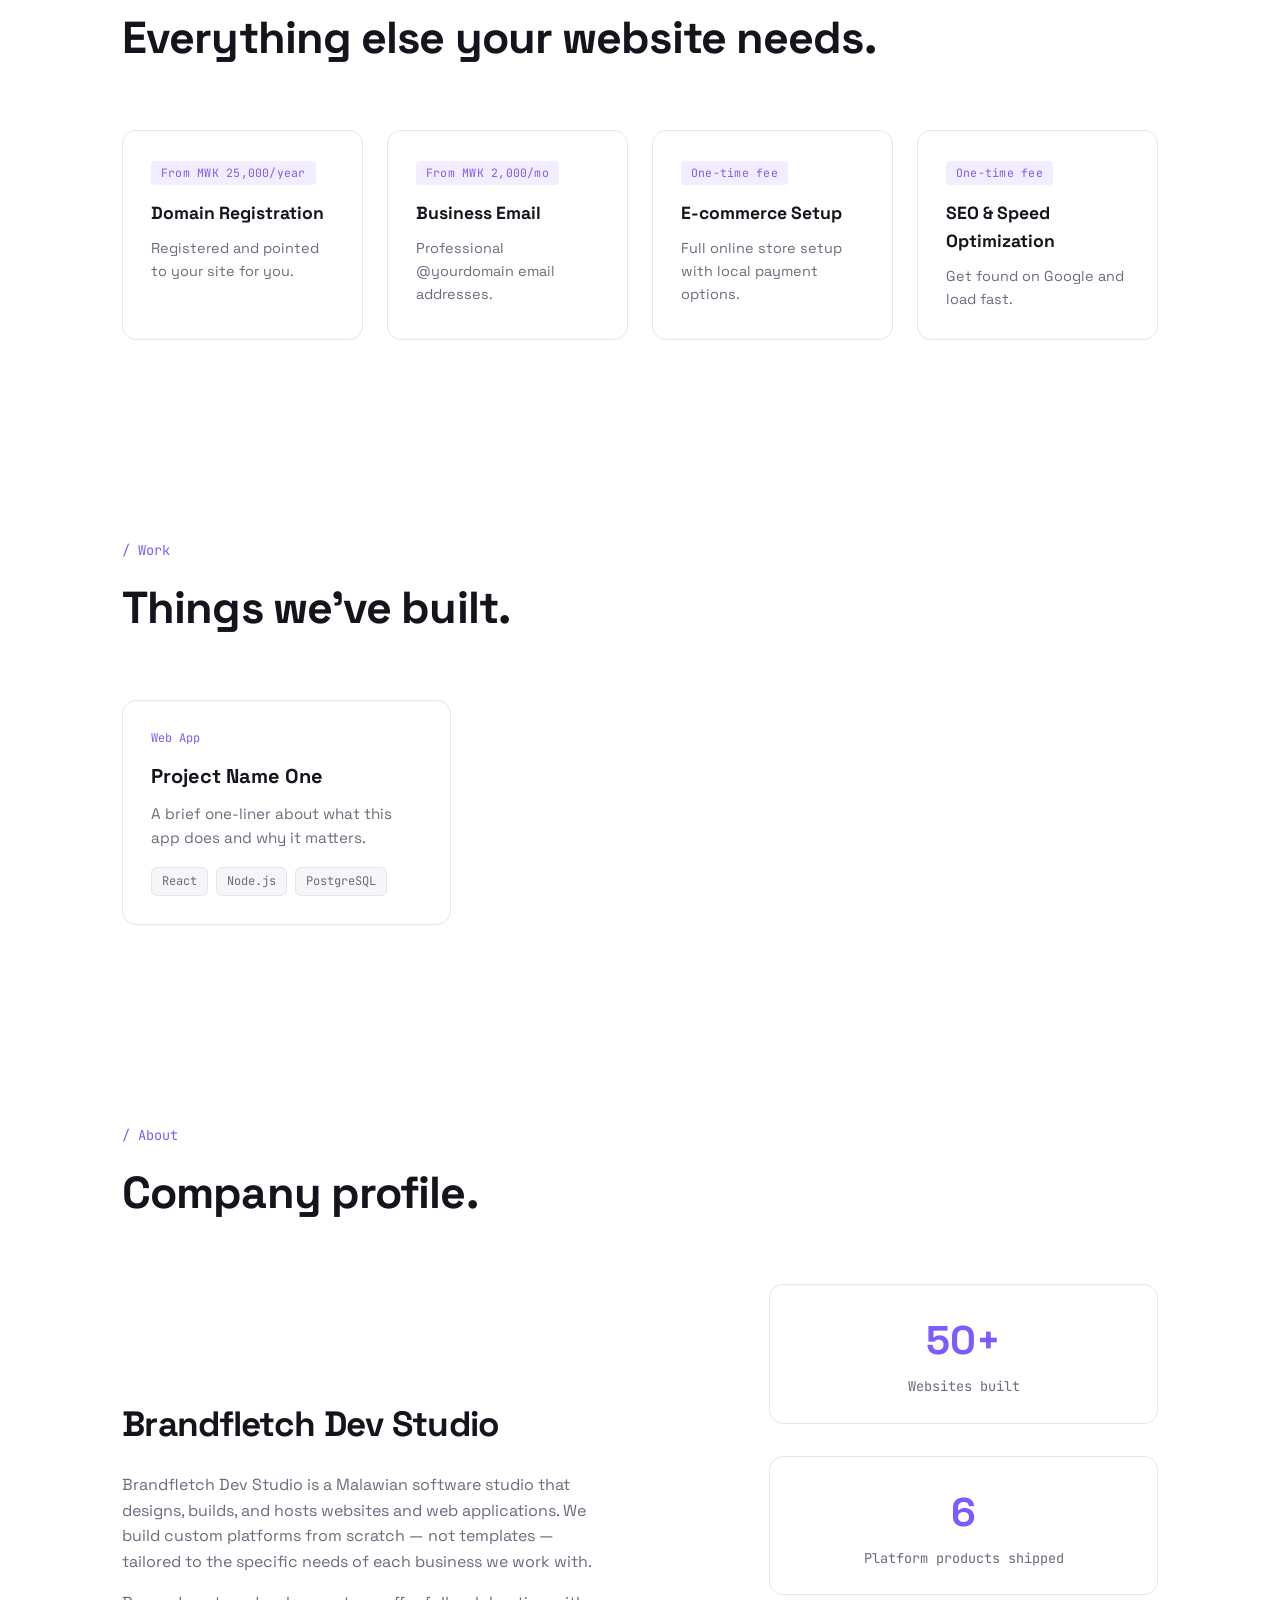
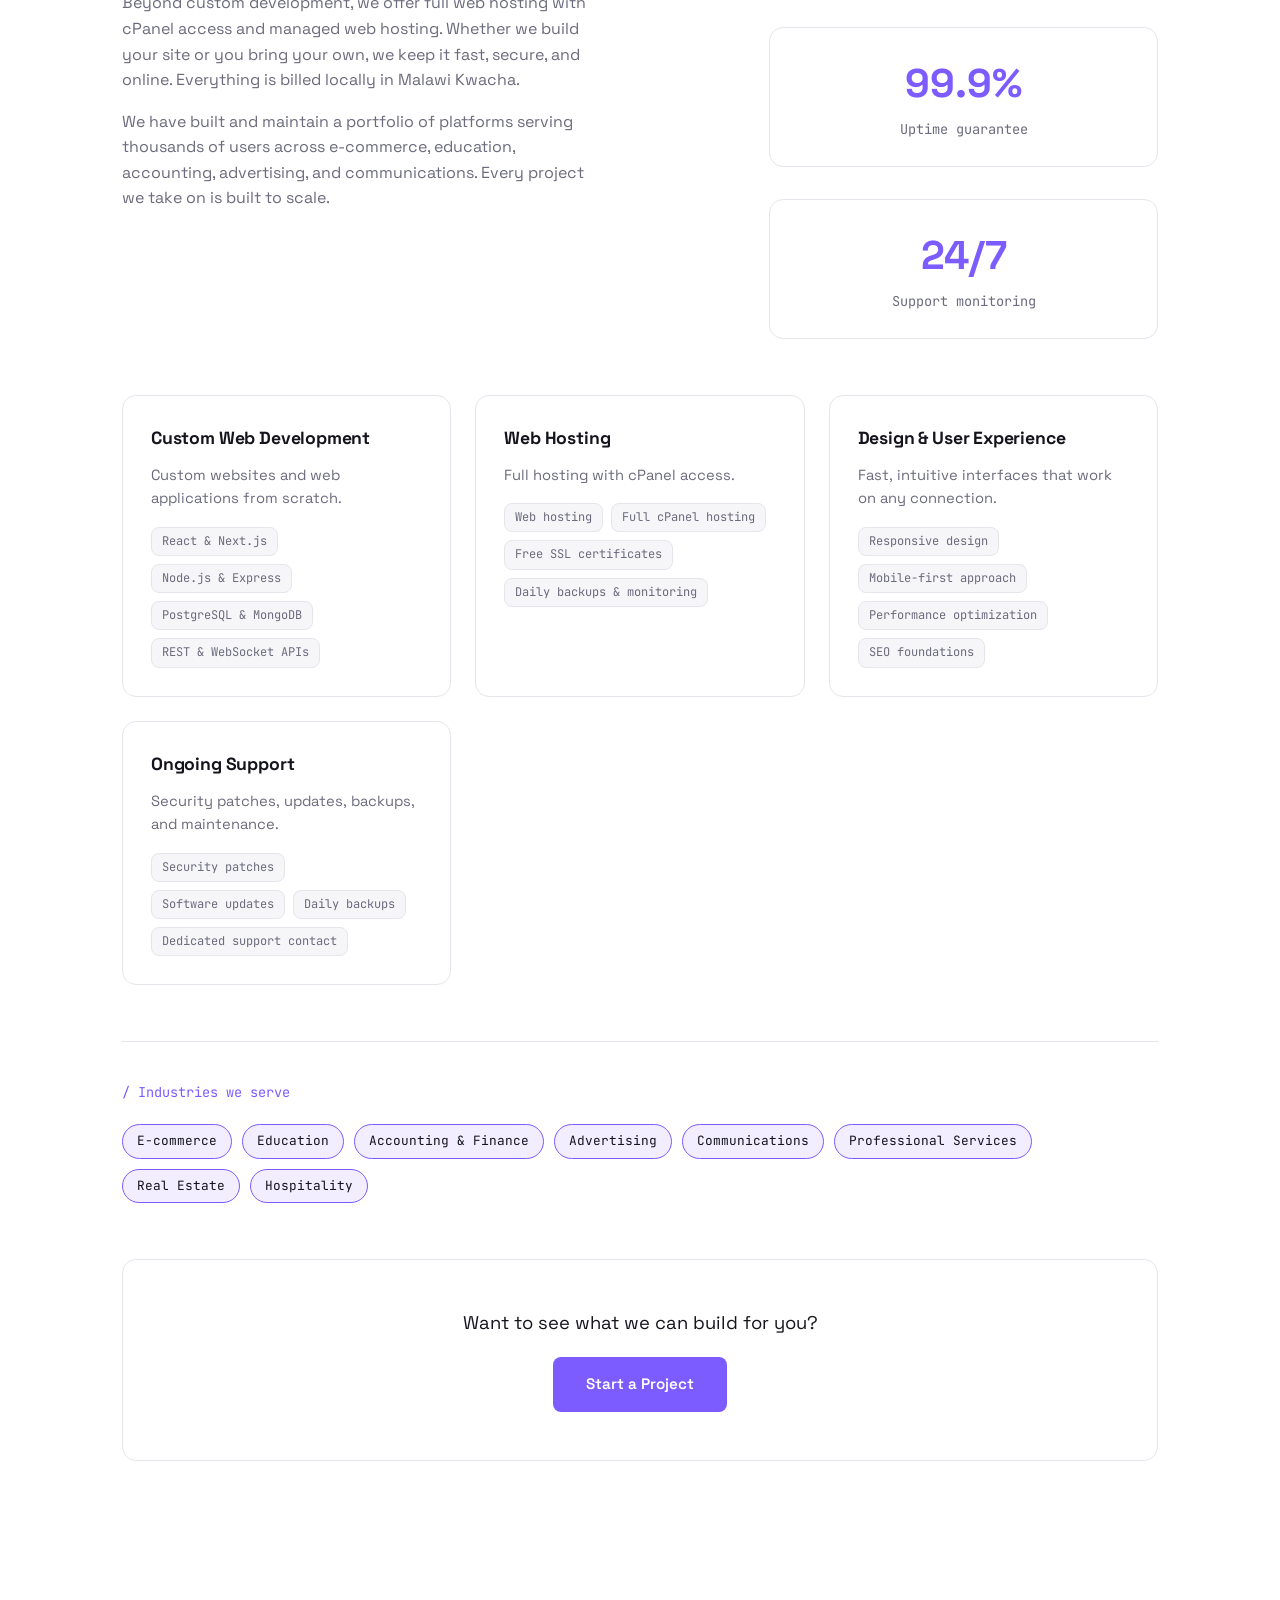
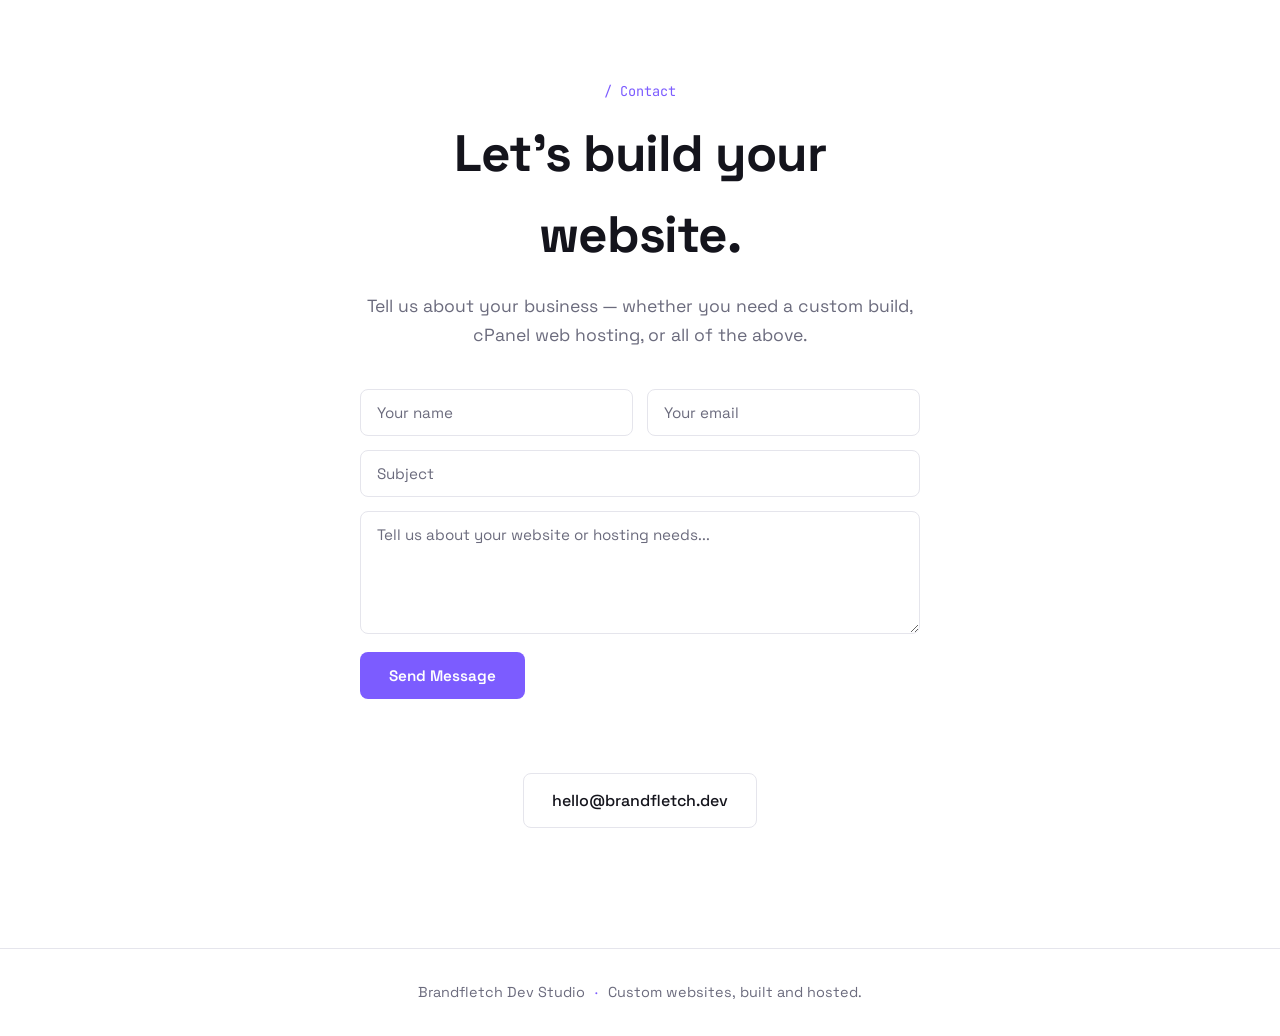
==== commit 908ac600: "Remove WordPress hosting section, make all cPanel tiers unlimited websites - Removed the WordPress h" ====
--- a/index.html
+++ b/index.html
@@ -3,8 +3,8 @@
 <head>
     <meta charset="UTF-8">
     <meta name="viewport" content="width=device-width, initial-scale=1.0">
-    <meta name="description" content="Brandfletch Dev Studio builds custom websites and web apps, plus WordPress and cPanel hosting — billed in Malawi Kwacha.">
-    <meta name="keywords" content="custom website Malawi, web hosting Malawi, WordPress hosting MWK, cPanel hosting MWK, web development Malawi, website design Malawi, Brandfletch">
+    <meta name="description" content="Brandfletch Dev Studio builds custom websites and web apps, plus cPanel web hosting — billed in Malawi Kwacha.">
+    <meta name="keywords" content="custom website Malawi, web hosting Malawi, web hosting MWK, cPanel hosting MWK, web development Malawi, website design Malawi, Brandfletch">
     <meta name="author" content="Brandfletch Dev Studio">
     <meta name="robots" content="index, follow">
     <meta name="theme-color" content="#0a0a0f">
@@ -12,7 +12,7 @@
     <!-- Open Graph -->
     <meta property="og:type" content="website">
     <meta property="og:title" content="Brandfletch Dev Studio — Custom Websites, Built and Hosted.">
-    <meta property="og:description" content="Custom websites, web apps, WordPress and cPanel hosting — built and hosted in Malawi Kwacha.">
+    <meta property="og:description" content="Custom websites, web apps, cPanel web hosting — built and hosted in Malawi Kwacha.">
     <meta property="og:url" content="https://brandfletch-studio.vercel.app/">
     <meta property="og:site_name" content="Brandfletch Dev Studio">
     <meta property="og:image" content="https://brandfletch-studio.vercel.app/assets/og-image.png">
@@ -20,7 +20,7 @@
     <!-- Twitter Cards -->
     <meta name="twitter:card" content="summary_large_image">
     <meta name="twitter:title" content="Brandfletch Dev Studio">
-    <meta name="twitter:description" content="Custom websites, web apps, WordPress and cPanel hosting — built and hosted in Malawi Kwacha.">
+    <meta name="twitter:description" content="Custom websites, web apps, cPanel web hosting — built and hosted in Malawi Kwacha.">
     <meta name="twitter:image" content="https://brandfletch-studio.vercel.app/assets/og-image.png">
 
     <!-- Canonical -->
@@ -33,7 +33,7 @@
       "@type": "Organization",
       "name": "Brandfletch Dev Studio",
       "url": "https://brandfletch-studio.vercel.app/",
-      "description": "We build custom websites and web applications, plus offer WordPress and cPanel hosting — billed in Malawi Kwacha.",
+      "description": "We build custom websites and web applications, plus offer cPanel web hosting — billed in Malawi Kwacha.",
       "sameAs": [
       ]
     }
@@ -73,7 +73,7 @@
         <div class="hero-content">
             <p class="hero-tag" id="heroTag">Brandfletch Dev Studio</p>
             <h1 id="heroHeading">We build <span class="accent">custom websites</span><br>and host them right.</h1>
-            <p class="hero-sub" id="heroSub">From custom web apps to WordPress and cPanel hosting — we design, build, and host everything your business needs online. Billed in Malawi Kwacha.</p>
+            <p class="hero-sub" id="heroSub">From custom web apps to cPanel web hosting — we design, build, and host everything your business needs online. Billed in Malawi Kwacha.</p>
             <div class="hero-actions">
                 <a href="#hosting" class="btn btn-primary" id="heroCtaPrimary">See Hosting Plans</a>
                 <a href="#contact" class="btn btn-ghost" id="heroCtaSecondary">Start a Project</a>
@@ -86,13 +86,13 @@
     <div class="marquee" aria-hidden="true">
         <div class="marquee-track">
             <span>Custom Development</span><span>&middot;</span>
-            <span>WordPress Hosting</span><span>&middot;</span>
+            <span>Web Hosting</span><span>&middot;</span>
             <span>cPanel Hosting</span><span>&middot;</span>
             <span>Migrations</span><span>&middot;</span>
             <span>Maintenance</span><span>&middot;</span>
             <span>Support</span><span>&middot;</span>
             <span>Custom Development</span><span>&middot;</span>
-            <span>WordPress Hosting</span><span>&middot;</span>
+            <span>Web Hosting</span><span>&middot;</span>
             <span>cPanel Hosting</span><span>&middot;</span>
             <span>Migrations</span><span>&middot;</span>
             <span>Maintenance</span><span>&middot;</span>
@@ -118,11 +118,7 @@
             <h2>Hosting packages.</h2>
         </div>
         <div class="hosting-group">
-            <h3 class="hosting-group-title">WordPress Hosting</h3>
-            <div class="pricing-grid" id="wpPricingGrid"></div>
-        </div>
-        <div class="hosting-group">
-            <h3 class="hosting-group-title">cPanel Hosting</h3>
+            <h3 class="hosting-group-title">Hosting Plans</h3>
             <div class="pricing-grid" id="cpanelPricingGrid"></div>
         </div>
         <p class="hosting-note" id="hostingNote"></p>
@@ -160,7 +156,7 @@
             <div class="about-text">
                 <h3 id="aboutHeading">Brandfletch Dev Studio</h3>
                 <p id="aboutP1">Brandfletch Dev Studio is a Malawian software studio that designs, builds, and hosts websites and web applications. We build custom platforms from scratch — not templates — tailored to the specific needs of each business we work with.</p>
-                <p id="aboutP2">Beyond custom development, we offer full web hosting with cPanel access and managed WordPress hosting. Whether we build your site or you bring your own, we keep it fast, secure, and online. Everything is billed locally in Malawi Kwacha.</p>
+                <p id="aboutP2">Beyond custom development, we offer full web hosting with cPanel access and managed web hosting. Whether we build your site or you bring your own, we keep it fast, secure, and online. Everything is billed locally in Malawi Kwacha.</p>
                 <p id="aboutP3">We have built and maintain a portfolio of platforms serving thousands of users across e-commerce, education, accounting, advertising, and communications. Every project we take on is built to scale — starting with a clean codebase and growing into whatever the business needs next.</p>
             </div>
             <div class="about-stats" id="aboutStats">
@@ -194,7 +190,7 @@
         <div class="contact-wrap">
             <p class="section-label">/ Contact</p>
             <h2 id="contactHeading">Let's build your website.</h2>
-            <p class="contact-sub" id="contactSub">Tell us about your business — whether you need a custom build, WordPress hosting, cPanel hosting, or all of the above.</p>
+            <p class="contact-sub" id="contactSub">Tell us about your business — whether you need a custom build, cPanel web hosting, or all of the above.</p>
             <form id="contactForm" class="contact-form">
                 <div class="form-row">
                     <input type="text" name="name" placeholder="Your name" required autocomplete="name">
